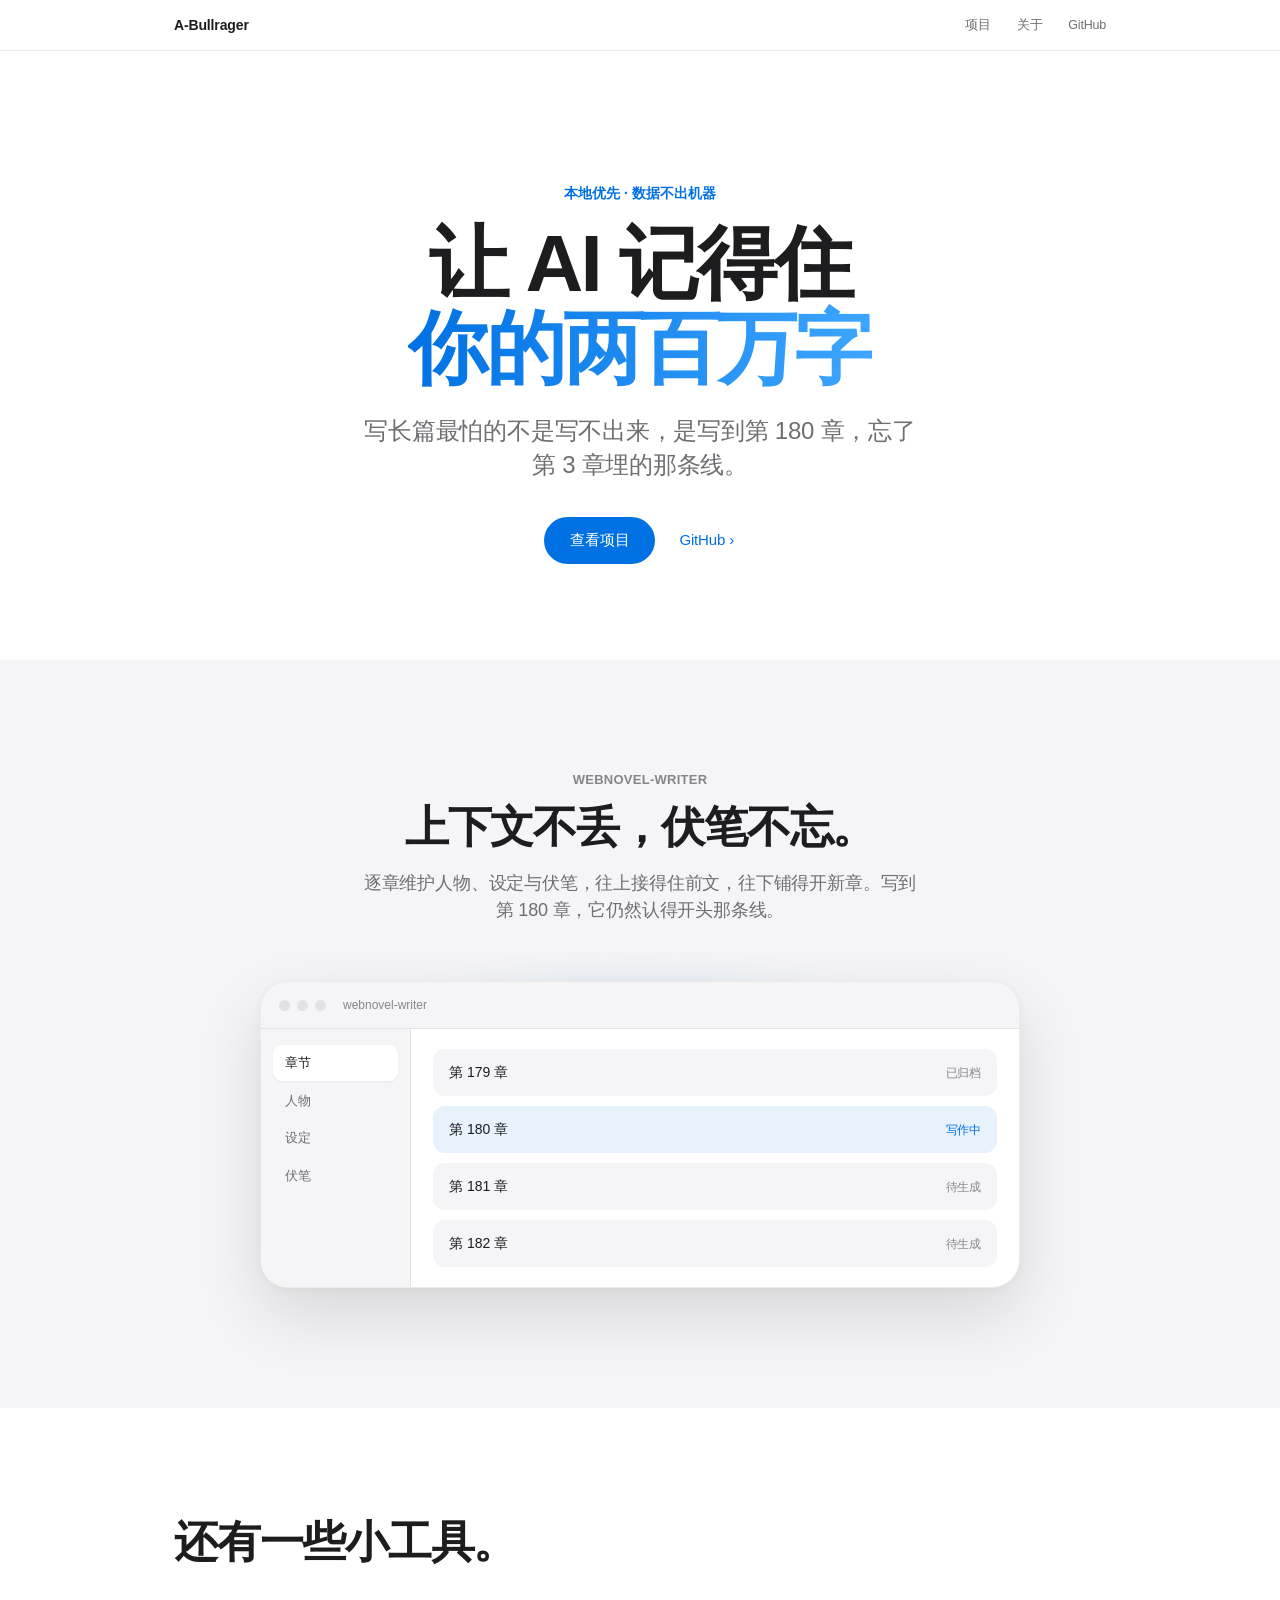
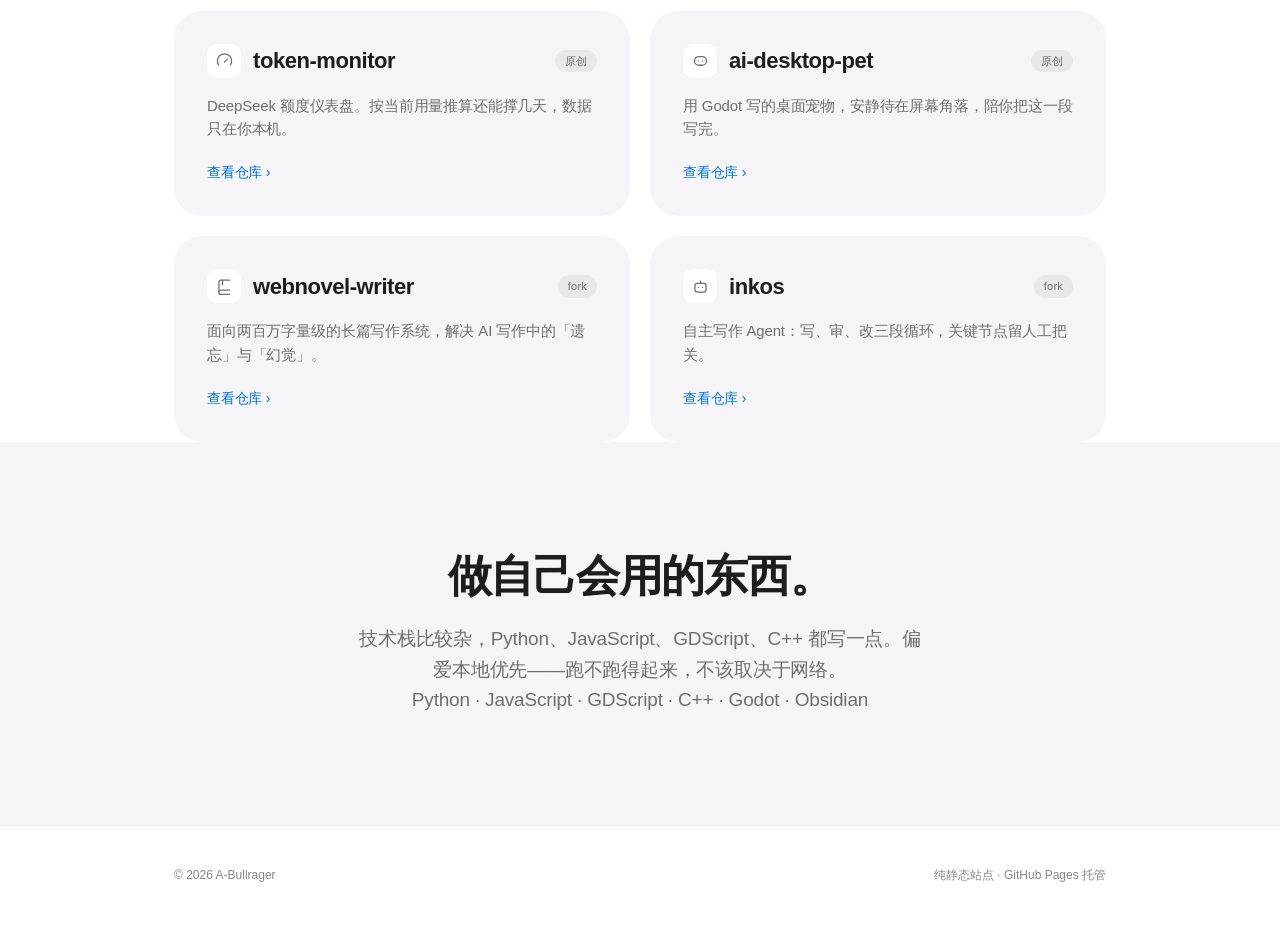
==== index.html @ d109ed98 "feat: og image, custom 404, sitemap, robots, structured data" ====
<!doctype html>
<html lang="zh-CN">
<head>
<meta charset="utf-8">
<meta name="viewport" content="width=device-width, initial-scale=1">
<title>A-Bullrager</title>
<meta name="description" content="A-Bullrager — 本地优先的 AI 写作工具与桌面小工具。">
<link rel="canonical" href="https://a-bullrager.github.io/">
<meta property="og:type" content="website">
<meta property="og:site_name" content="A-Bullrager">
<meta property="og:locale" content="zh_CN">
<meta property="og:url" content="https://a-bullrager.github.io/">
<meta property="og:title" content="A-Bullrager">
<meta property="og:description" content="本地优先的 AI 写作工具与桌面小工具。">
<meta property="og:image" content="https://a-bullrager.github.io/og.png">
<meta property="og:image:width" content="1200">
<meta property="og:image:height" content="630">
<meta property="og:image:alt" content="A-Bullrager — 让 AI 记得住你的两百万字">
<meta name="twitter:card" content="summary_large_image">
<meta name="twitter:title" content="A-Bullrager">
<meta name="twitter:description" content="本地优先的 AI 写作工具与桌面小工具。">
<meta name="twitter:image" content="https://a-bullrager.github.io/og.png">
<meta name="theme-color" content="#ffffff" media="(prefers-color-scheme: light)">
<meta name="theme-color" content="#000000" media="(prefers-color-scheme: dark)">
<link rel="icon" href="data:image/svg+xml,%3Csvg xmlns='http://www.w3.org/2000/svg' viewBox='0 0 32 32'%3E%3Crect width='32' height='32' rx='8' fill='%231d1d1f'/%3E%3Ctext x='16' y='22' font-family='-apple-system,Helvetica,sans-serif' font-size='15' font-weight='600' fill='%23fff' text-anchor='middle'%3EA%3C/text%3E%3C/svg%3E">
<script type="application/ld+json">
{
  "@context": "https://schema.org",
  "@type": "Person",
  "name": "A-Bullrager",
  "url": "https://a-bullrager.github.io/",
  "description": "本地优先的 AI 写作工具与桌面小工具开发者。",
  "sameAs": ["https://github.com/A-Bullrager"],
  "knowsAbout": ["AI 写作工具", "长篇网文创作", "桌面应用", "Godot"]
}
</script>
<script>document.documentElement.classList.add('js')</script>
<style>
:root{
  color-scheme: light;
  --bg:#ffffff;
  --bg-alt:#f5f5f7;
  --surface:#ffffff;
  --surface-2:#f5f5f7;
  --text:#1d1d1f;
  --muted:#6e6e73;
  --muted-2:#86868b;
  --line:rgba(0,0,0,.08);
  --accent:#0071e3;
  --accent-soft:#e8f2fd;
  --grad:linear-gradient(94deg,#0071e3 0%,#3ea6ff 100%);
  --shadow:0 28px 70px rgba(0,0,0,.12),0 2px 8px rgba(0,0,0,.04);
  --r-lg:28px;
  --r-md:18px;
  --ease:cubic-bezier(.22,.61,.36,1);
  --font:-apple-system,BlinkMacSystemFont,"SF Pro Display","SF Pro Text","Segoe UI","PingFang SC","Microsoft YaHei",sans-serif;
}
@media (prefers-color-scheme: dark){
  :root{
    color-scheme: dark;
    --bg:#000000;
    --bg-alt:#0b0b0d;
    --surface:#1d1d1f;
    --surface-2:#151517;
    --text:#f5f5f7;
    --muted:#a1a1a6;
    --muted-2:#86868b;
    --line:rgba(255,255,255,.12);
    --accent:#2997ff;
    --accent-soft:#0b2540;
    --grad:linear-gradient(94deg,#2997ff 0%,#6ee7ff 100%);
    --shadow:0 28px 70px rgba(0,0,0,.6),0 2px 8px rgba(0,0,0,.4);
  }
}
*{box-sizing:border-box}
html{-webkit-text-size-adjust:100%;scroll-behavior:smooth}
body{
  margin:0;
  background:var(--bg);
  color:var(--text);
  font-family:var(--font);
  font-size:17px;
  line-height:1.5;
  letter-spacing:-.012em;
  -webkit-font-smoothing:antialiased;
}
a{color:inherit;text-decoration:none}
::selection{background:var(--accent);color:#fff}
.wrap{max-width:980px;margin:0 auto;padding:0 24px}

/* nav */
.nav{
  position:sticky;top:0;z-index:100;
  background:color-mix(in srgb,var(--bg) 78%,transparent);
  backdrop-filter:saturate(180%) blur(20px);
  -webkit-backdrop-filter:saturate(180%) blur(20px);
  border-bottom:1px solid var(--line);
}
.nav-inner{
  max-width:980px;margin:0 auto;padding:0 24px;
  height:50px;display:flex;align-items:center;justify-content:space-between;gap:16px;
}
.logo{font-size:14px;font-weight:600;letter-spacing:-.01em}
.nav-links{display:flex;gap:26px;font-size:12.5px;color:var(--muted)}
.nav-links a{transition:color .2s var(--ease)}
.nav-links a:hover{color:var(--text)}

/* hero */
.hero{text-align:center;padding-block:132px 96px}
.eyebrow{
  margin:0 0 18px;font-size:14px;font-weight:600;color:var(--accent);
  letter-spacing:0;
}
h1{
  margin:0 auto 22px;max-width:14em;
  font-size:clamp(42px,7vw,80px);
  line-height:1.06;font-weight:600;letter-spacing:-.035em;
  text-wrap:balance;
}
.grad{
  background:var(--grad);
  -webkit-background-clip:text;background-clip:text;color:transparent;
}
.sub{
  margin:0 auto 34px;max-width:24em;
  font-size:clamp(18px,2.2vw,24px);line-height:1.45;
  color:var(--muted);font-weight:400;letter-spacing:-.01em;text-wrap:pretty;
}
.cta{display:flex;justify-content:center;align-items:center;gap:22px;flex-wrap:wrap}
.btn{
  display:inline-flex;align-items:center;gap:6px;
  padding:12px 26px;border-radius:980px;
  font-size:15px;font-weight:500;letter-spacing:-.01em;
  transition:transform .2s var(--ease),background .2s var(--ease),opacity .2s var(--ease);
}
.btn-primary{background:var(--accent);color:#fff}
.btn-primary:hover{opacity:.88;transform:translateY(-1px)}
.btn-link{color:var(--accent);padding:12px 2px}
.btn-link:hover{text-decoration:underline;text-underline-offset:4px}

/* feature */
.feature{background:var(--bg-alt);padding:110px 0 120px}
.feature-head{text-align:center;max-width:640px;margin:0 auto 56px}
.tagline{
  margin:0 0 14px;font-size:13px;font-weight:600;letter-spacing:.02em;color:var(--muted-2);
}
h2{
  margin:0 0 18px;font-size:clamp(30px,3.8vw,44px);
  line-height:1.1;font-weight:600;letter-spacing:-.028em;text-wrap:balance;
}
.feature-head p.body{margin:0;font-size:18px;line-height:1.55;color:var(--muted);letter-spacing:-.01em}

.mock-wrap{position:relative;max-width:760px;margin:0 auto}
.mock-wrap::before{
  content:"";position:absolute;inset:-8% -10% -14%;
  background:radial-gradient(60% 60% at 50% 40%,rgba(0,113,227,.18),transparent 70%);
  filter:blur(6px);pointer-events:none;
}
.mock{
  position:relative;
  background:var(--surface);
  border:1px solid var(--line);
  border-radius:var(--r-lg);
  box-shadow:var(--shadow);
  overflow:hidden;
}
.mock-top{
  display:flex;align-items:center;gap:7px;
  padding:14px 18px;border-bottom:1px solid var(--line);
  background:var(--surface-2);
}
.mock-top i{width:11px;height:11px;border-radius:50%;background:var(--line);display:block}
.mock-title{margin-left:10px;font-size:12px;font-weight:500;color:var(--muted-2);letter-spacing:0}
.mock-main{display:grid;grid-template-columns:150px 1fr;min-height:240px}
.mock-side{
  display:flex;flex-direction:column;gap:2px;
  padding:16px 12px;border-right:1px solid var(--line);
  background:var(--surface-2);
}
.si{
  padding:8px 12px;border-radius:9px;
  font-size:13px;color:var(--muted);
}
.si.on{background:var(--bg);color:var(--text);font-weight:500;box-shadow:0 1px 2px rgba(0,0,0,.06)}
.mock-panel{padding:20px 22px;display:flex;flex-direction:column;gap:10px}
.mi{
  display:flex;align-items:center;justify-content:space-between;gap:12px;
  padding:13px 16px;border-radius:12px;background:var(--surface-2);
  font-size:14px;
}
.mi.now{background:var(--accent-soft)}
.ch{font-weight:500;letter-spacing:0}
.st{font-size:12px;color:var(--muted-2)}
.mi.now .st{color:var(--accent);font-weight:500}

/* projects */
.projects{padding-block:110px 0}
.section-head{margin:0 0 44px;max-width:600px}
.grid{display:grid;grid-template-columns:1fr 1fr;gap:20px}
.card{
  display:flex;flex-direction:column;
  padding:32px;border-radius:var(--r-lg);
  background:var(--bg-alt);border:1px solid transparent;
  transition:transform .3s var(--ease),box-shadow .3s var(--ease);
}
.card:hover{transform:translateY(-6px);box-shadow:var(--shadow)}
.card-top{display:flex;align-items:center;gap:12px;margin-bottom:16px}
.card .icon{
  width:34px;height:34px;flex:none;border-radius:10px;
  display:grid;place-items:center;
  background:var(--bg);color:var(--muted);
  transition:color .25s var(--ease);
}
.card:hover .icon{color:var(--accent)}
.card .icon svg{width:19px;height:19px;display:block}
.card h3{margin:0;font-size:22px;font-weight:600;letter-spacing:-.02em}
.pill{
  margin-left:auto;
  padding:3px 10px;border-radius:980px;
  font-size:11px;font-weight:500;letter-spacing:.02em;
  color:var(--muted);background:color-mix(in srgb,var(--text) 6%,transparent);
}
.card p{margin:0 0 22px;font-size:15px;line-height:1.55;color:var(--muted);letter-spacing:-.01em}
.card .more{margin-top:auto;font-size:14px;font-weight:500;color:var(--accent)}
.card:hover .more{text-decoration:underline;text-underline-offset:4px}

/* about */
.about{background:var(--bg-alt);padding:110px 0}
.about-inner{max-width:660px;margin:0 auto;text-align:center}
.about h2{margin-bottom:24px}
.about p{margin:0 auto;max-width:30em;font-size:19px;line-height:1.6;color:var(--muted);letter-spacing:-.01em}
.stack{
  margin:32px 0 0;font-size:13px;color:var(--muted-2);letter-spacing:.02em;
}

/* footer */
footer{padding:40px 0 56px;border-top:1px solid var(--line);background:var(--bg)}
.foot{
  display:flex;align-items:center;justify-content:space-between;gap:16px;
  font-size:12px;color:var(--muted-2);letter-spacing:0;
}
.foot a:hover{color:var(--text)}

/* reveal */
.js .reveal{opacity:0;transform:translateY(26px);transition:opacity .8s var(--ease),transform .8s var(--ease)}
.js .reveal.in{opacity:1;transform:none}

@media (max-width:720px){
  body{font-size:16px}
  .hero{padding-block:88px 64px}
  .feature{padding:80px 0}
  .projects{padding-block:80px 0}
  .about{padding:80px 0}
  .grid{grid-template-columns:1fr}
  .card{padding:26px}
  .mock-main{grid-template-columns:1fr}
  .mock-side{flex-direction:row;overflow-x:auto;border-right:none;border-bottom:1px solid var(--line);padding:10px}
  .si{white-space:nowrap}
  .foot{flex-direction:column;align-items:flex-start;gap:6px}
}
@media (prefers-reduced-motion: reduce){
  html{scroll-behavior:auto}
  .js .reveal{opacity:1;transform:none;transition:none}
  .card,.btn{transition:none}
  .card:hover{transform:none}
}
</style>
</head>
<body>

<nav class="nav">
  <div class="nav-inner">
    <a class="logo" href="/">A-Bullrager</a>
    <div class="nav-links">
      <a href="#work">项目</a>
      <a href="#about">关于</a>
      <a href="https://github.com/A-Bullrager" target="_blank" rel="noopener">GitHub</a>
    </div>
  </div>
</nav>

<main>

  <section class="hero wrap">
    <p class="eyebrow">本地优先 · 数据不出机器</p>
    <h1>让 AI 记得住<br><span class="grad">你的两百万字</span></h1>
    <p class="sub">写长篇最怕的不是写不出来，是写到第&nbsp;180&nbsp;章，忘了第&nbsp;3&nbsp;章埋的那条线。</p>
    <div class="cta">
      <a class="btn btn-primary" href="#work">查看项目</a>
      <a class="btn btn-link" href="https://github.com/A-Bullrager" target="_blank" rel="noopener">GitHub ›</a>
    </div>
  </section>

  <section class="feature">
    <div class="wrap">
      <div class="feature-head reveal">
        <p class="tagline">WEBNOVEL-WRITER</p>
        <h2>上下文不丢，伏笔不忘。</h2>
        <p class="body">逐章维护人物、设定与伏笔，往上接得住前文，往下铺得开新章。写到第&nbsp;180&nbsp;章，它仍然认得开头那条线。</p>
      </div>

      <div class="mock-wrap reveal">
        <div class="mock">
          <div class="mock-top">
            <i></i><i></i><i></i>
            <span class="mock-title">webnovel-writer</span>
          </div>
          <div class="mock-main">
            <div class="mock-side">
              <span class="si on">章节</span>
              <span class="si">人物</span>
              <span class="si">设定</span>
              <span class="si">伏笔</span>
            </div>
            <div class="mock-panel">
              <div class="mi"><span class="ch">第 179 章</span><span class="st">已归档</span></div>
              <div class="mi now"><span class="ch">第 180 章</span><span class="st">写作中</span></div>
              <div class="mi"><span class="ch">第 181 章</span><span class="st">待生成</span></div>
              <div class="mi"><span class="ch">第 182 章</span><span class="st">待生成</span></div>
            </div>
          </div>
        </div>
      </div>
    </div>
  </section>

  <section class="projects wrap" id="work">
    <div class="section-head reveal">
      <h2>还有一些小工具。</h2>
    </div>
    <div class="grid">

      <a class="card reveal" href="https://github.com/A-Bullrager/token-monitor" target="_blank" rel="noopener">
        <div class="card-top">
          <span class="icon"><svg viewBox="0 0 24 24" fill="none" stroke="currentColor" stroke-width="1.6" stroke-linecap="round" stroke-linejoin="round"><path d="M4.5 17.5a9 9 0 1 1 15 0"/><path d="M12 14l3.6-3.8"/></svg></span>
          <h3>token-monitor</h3>
          <span class="pill">原创</span>
        </div>
        <p>DeepSeek 额度仪表盘。按当前用量推算还能撑几天，数据只在你本机。</p>
        <span class="more">查看仓库 ›</span>
      </a>

      <a class="card reveal" href="https://github.com/A-Bullrager/ai-desktop-pet" target="_blank" rel="noopener">
        <div class="card-top">
          <span class="icon"><svg viewBox="0 0 24 24" fill="none" stroke="currentColor" stroke-width="1.6" stroke-linecap="round" stroke-linejoin="round"><rect x="4.5" y="7" width="15" height="11" rx="5.5"/><path d="M9.5 12.5h.01M14.5 12.5h.01"/></svg></span>
          <h3>ai-desktop-pet</h3>
          <span class="pill">原创</span>
        </div>
        <p>用 Godot 写的桌面宠物，安静待在屏幕角落，陪你把这一段写完。</p>
        <span class="more">查看仓库 ›</span>
      </a>

      <a class="card reveal" href="https://github.com/A-Bullrager/webnovel-writer" target="_blank" rel="noopener">
        <div class="card-top">
          <span class="icon"><svg viewBox="0 0 24 24" fill="none" stroke="currentColor" stroke-width="1.6" stroke-linecap="round" stroke-linejoin="round"><path d="M18.5 4H7.5A2.5 2.5 0 0 0 5 6.5v13A2.5 2.5 0 0 0 7.5 22h11"/><path d="M5 19a2.5 2.5 0 0 1 2.5-2.5h11"/><path d="M9.5 4v6"/></svg></span>
          <h3>webnovel-writer</h3>
          <span class="pill">fork</span>
        </div>
        <p>面向两百万字量级的长篇写作系统，解决 AI 写作中的「遗忘」与「幻觉」。</p>
        <span class="more">查看仓库 ›</span>
      </a>

      <a class="card reveal" href="https://github.com/A-Bullrager/inkos" target="_blank" rel="noopener">
        <div class="card-top">
          <span class="icon"><svg viewBox="0 0 24 24" fill="none" stroke="currentColor" stroke-width="1.6" stroke-linecap="round" stroke-linejoin="round"><rect x="5" y="8" width="14" height="11" rx="3"/><path d="M12 8V5"/><path d="M9.5 13h.01M14.5 13h.01"/></svg></span>
          <h3>inkos</h3>
          <span class="pill">fork</span>
        </div>
        <p>自主写作 Agent：写、审、改三段循环，关键节点留人工把关。</p>
        <span class="more">查看仓库 ›</span>
      </a>

    </div>
  </section>

  <section class="about" id="about">
    <div class="wrap about-inner reveal">
      <h2>做自己会用的东西。</h2>
      <p>技术栈比较杂，Python、JavaScript、GDScript、C++ 都写一点。偏爱本地优先——跑不跑得起来，不该取决于网络。</p>
      <p class="stack">Python · JavaScript · GDScript · C++ · Godot · Obsidian</p>
    </div>
  </section>

</main>

<footer>
  <div class="wrap foot">
    <span>© 2026 A-Bullrager</span>
    <span>纯静态站点 · GitHub Pages 托管</span>
  </div>
</footer>

<script>
(function(){
  var els = document.querySelectorAll('.reveal');
  if(!('IntersectionObserver' in window)){ els.forEach(function(el){ el.classList.add('in'); }); return; }
  var io = new IntersectionObserver(function(entries){
    entries.forEach(function(e){
      if(e.isIntersecting){ e.target.classList.add('in'); io.unobserve(e.target); }
    });
  },{rootMargin:'0px 0px -12% 0px',threshold:0.12});
  els.forEach(function(el){ io.observe(el); });
})();
</script>

</body>
</html>
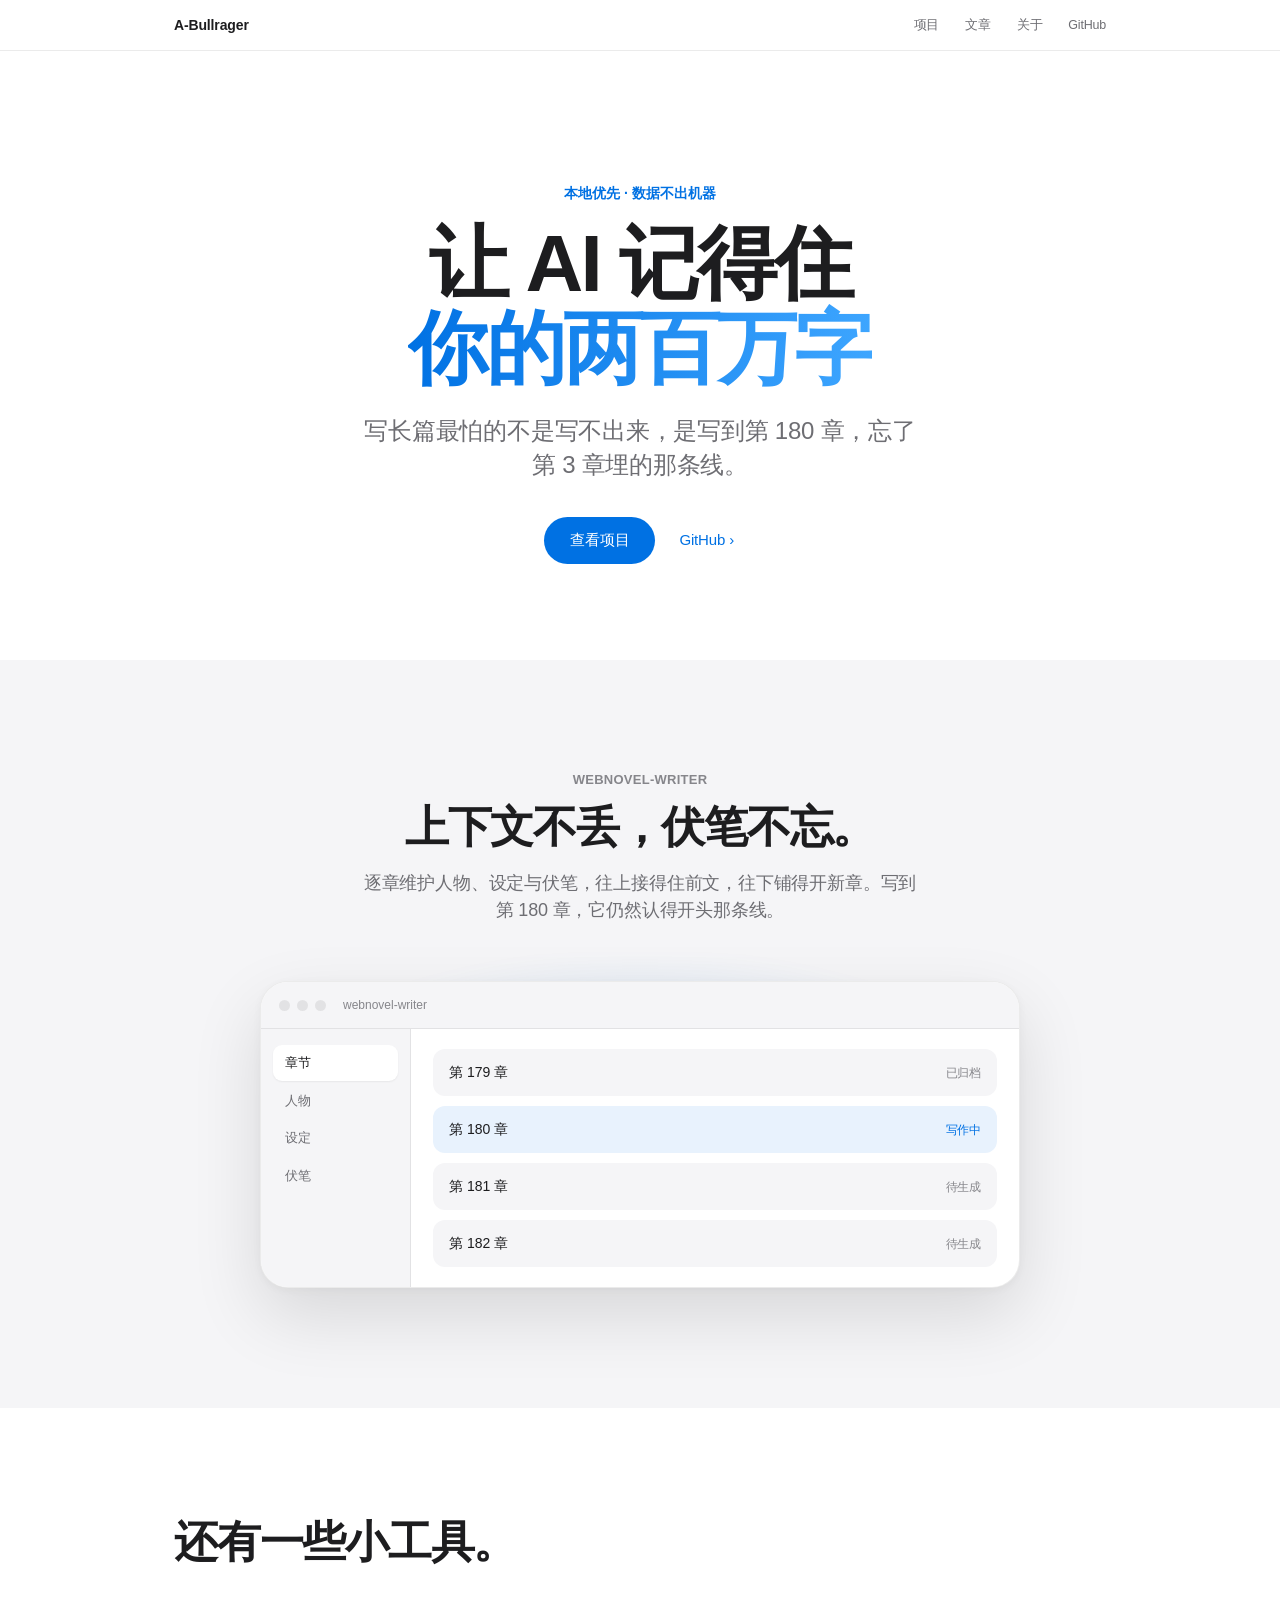
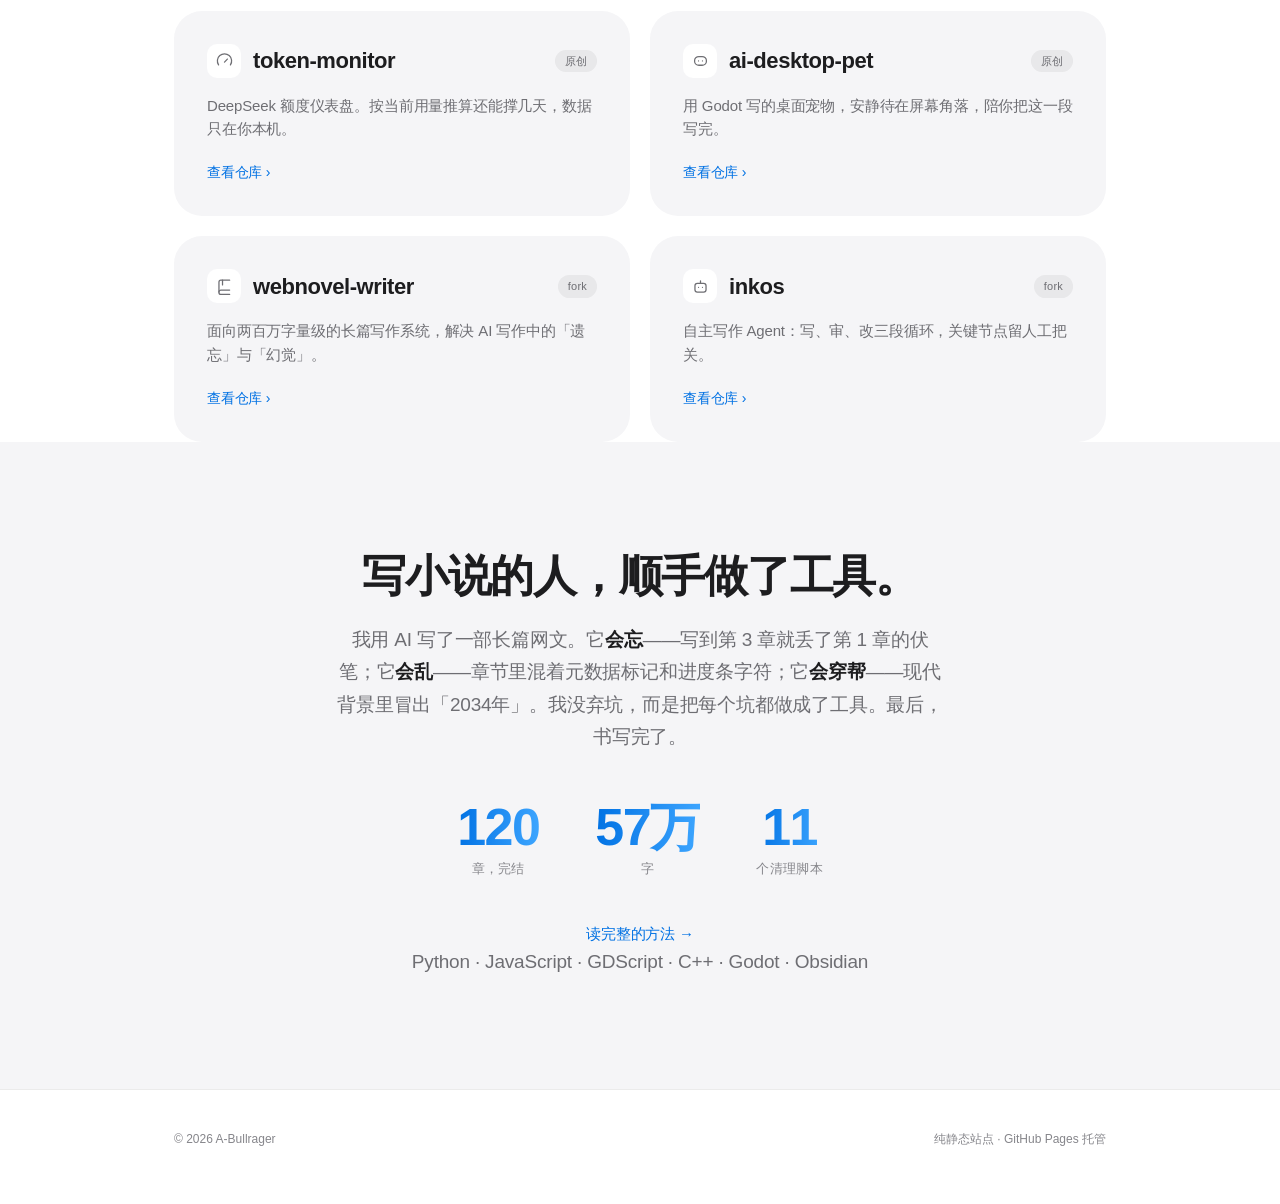
==== commit 52fd45b2: "feat: rewrite about with real numbers, add 120-chapter method article" ====
--- a/index.html
+++ b/index.html
@@ -228,7 +228,23 @@
 .about{background:var(--bg-alt);padding:110px 0}
 .about-inner{max-width:660px;margin:0 auto;text-align:center}
 .about h2{margin-bottom:24px}
-.about p{margin:0 auto;max-width:30em;font-size:19px;line-height:1.6;color:var(--muted);letter-spacing:-.01em}
+.about p{margin:0 auto;max-width:32em;font-size:19px;line-height:1.7;color:var(--muted);letter-spacing:-.01em}
+.about p strong{color:var(--text);font-weight:600}
+.stats{
+  display:flex;justify-content:center;gap:56px;flex-wrap:wrap;
+  margin:48px 0 0;
+}
+.stat{display:flex;flex-direction:column;gap:6px}
+.stat b{
+  font-size:clamp(36px,4.6vw,52px);font-weight:600;line-height:1;letter-spacing:-.03em;
+  background:var(--grad);-webkit-background-clip:text;background-clip:text;color:transparent;
+}
+.stat span{font-size:13px;color:var(--muted-2);letter-spacing:.02em}
+.about-link{
+  display:inline-block;margin-top:44px;
+  font-size:15px;font-weight:500;color:var(--accent);
+}
+.about-link:hover{text-decoration:underline;text-underline-offset:4px}
 .stack{
   margin:32px 0 0;font-size:13px;color:var(--muted-2);letter-spacing:.02em;
 }
@@ -273,6 +289,7 @@
     <a class="logo" href="/">A-Bullrager</a>
     <div class="nav-links">
       <a href="#work">项目</a>
+      <a href="writing/ai-novel-120-chapters.html">文章</a>
       <a href="#about">关于</a>
       <a href="https://github.com/A-Bullrager" target="_blank" rel="noopener">GitHub</a>
     </div>
@@ -375,8 +392,14 @@
 
   <section class="about" id="about">
     <div class="wrap about-inner reveal">
-      <h2>做自己会用的东西。</h2>
-      <p>技术栈比较杂，Python、JavaScript、GDScript、C++ 都写一点。偏爱本地优先——跑不跑得起来，不该取决于网络。</p>
+      <h2>写小说的人，顺手做了工具。</h2>
+      <p>我用 AI 写了一部长篇网文。它<strong>会忘</strong>——写到第 3 章就丢了第 1 章的伏笔；它<strong>会乱</strong>——章节里混着元数据标记和进度条字符；它<strong>会穿帮</strong>——现代背景里冒出「2034年」。我没弃坑，而是把每个坑都做成了工具。最后，书写完了。</p>
+      <div class="stats">
+        <div class="stat"><b>120</b><span>章，完结</span></div>
+        <div class="stat"><b>57万</b><span>字</span></div>
+        <div class="stat"><b>11</b><span>个清理脚本</span></div>
+      </div>
+      <a class="about-link" href="writing/ai-novel-120-chapters.html">读完整的方法 →</a>
       <p class="stack">Python · JavaScript · GDScript · C++ · Godot · Obsidian</p>
     </div>
   </section>
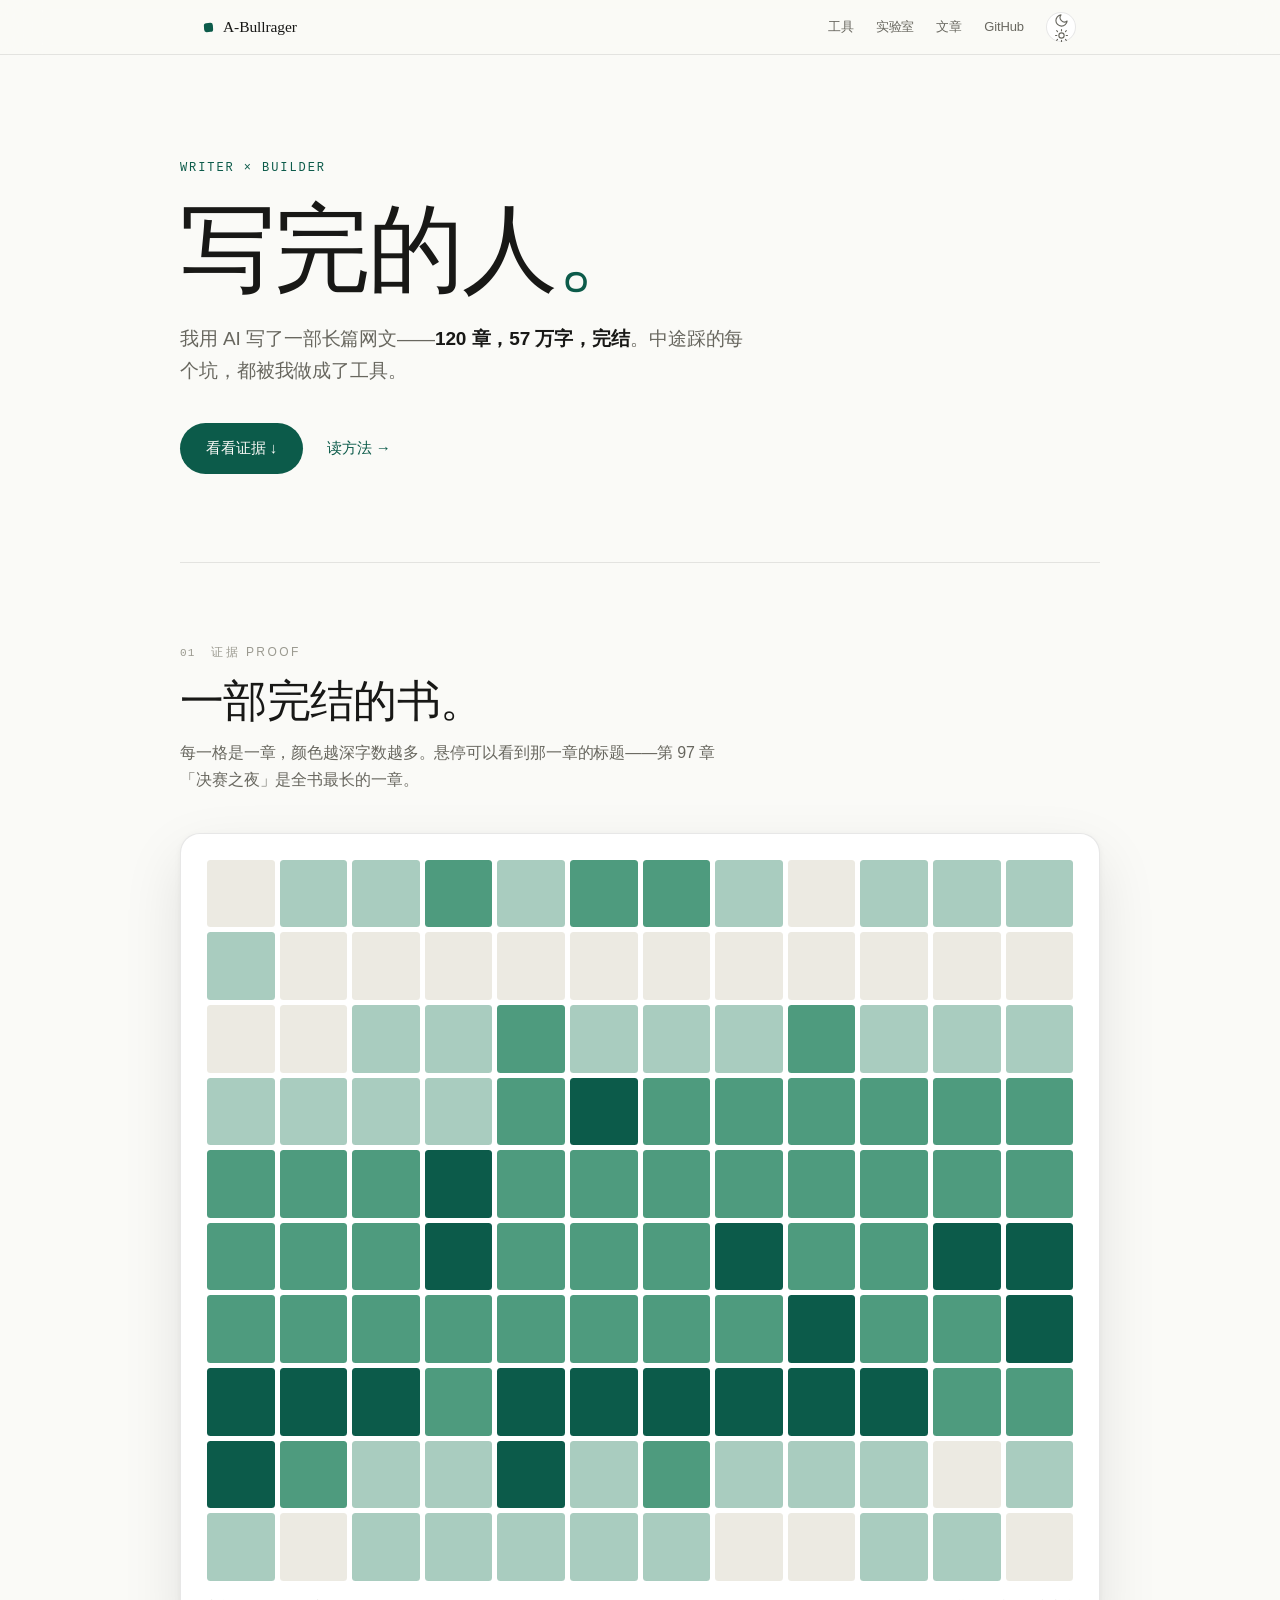
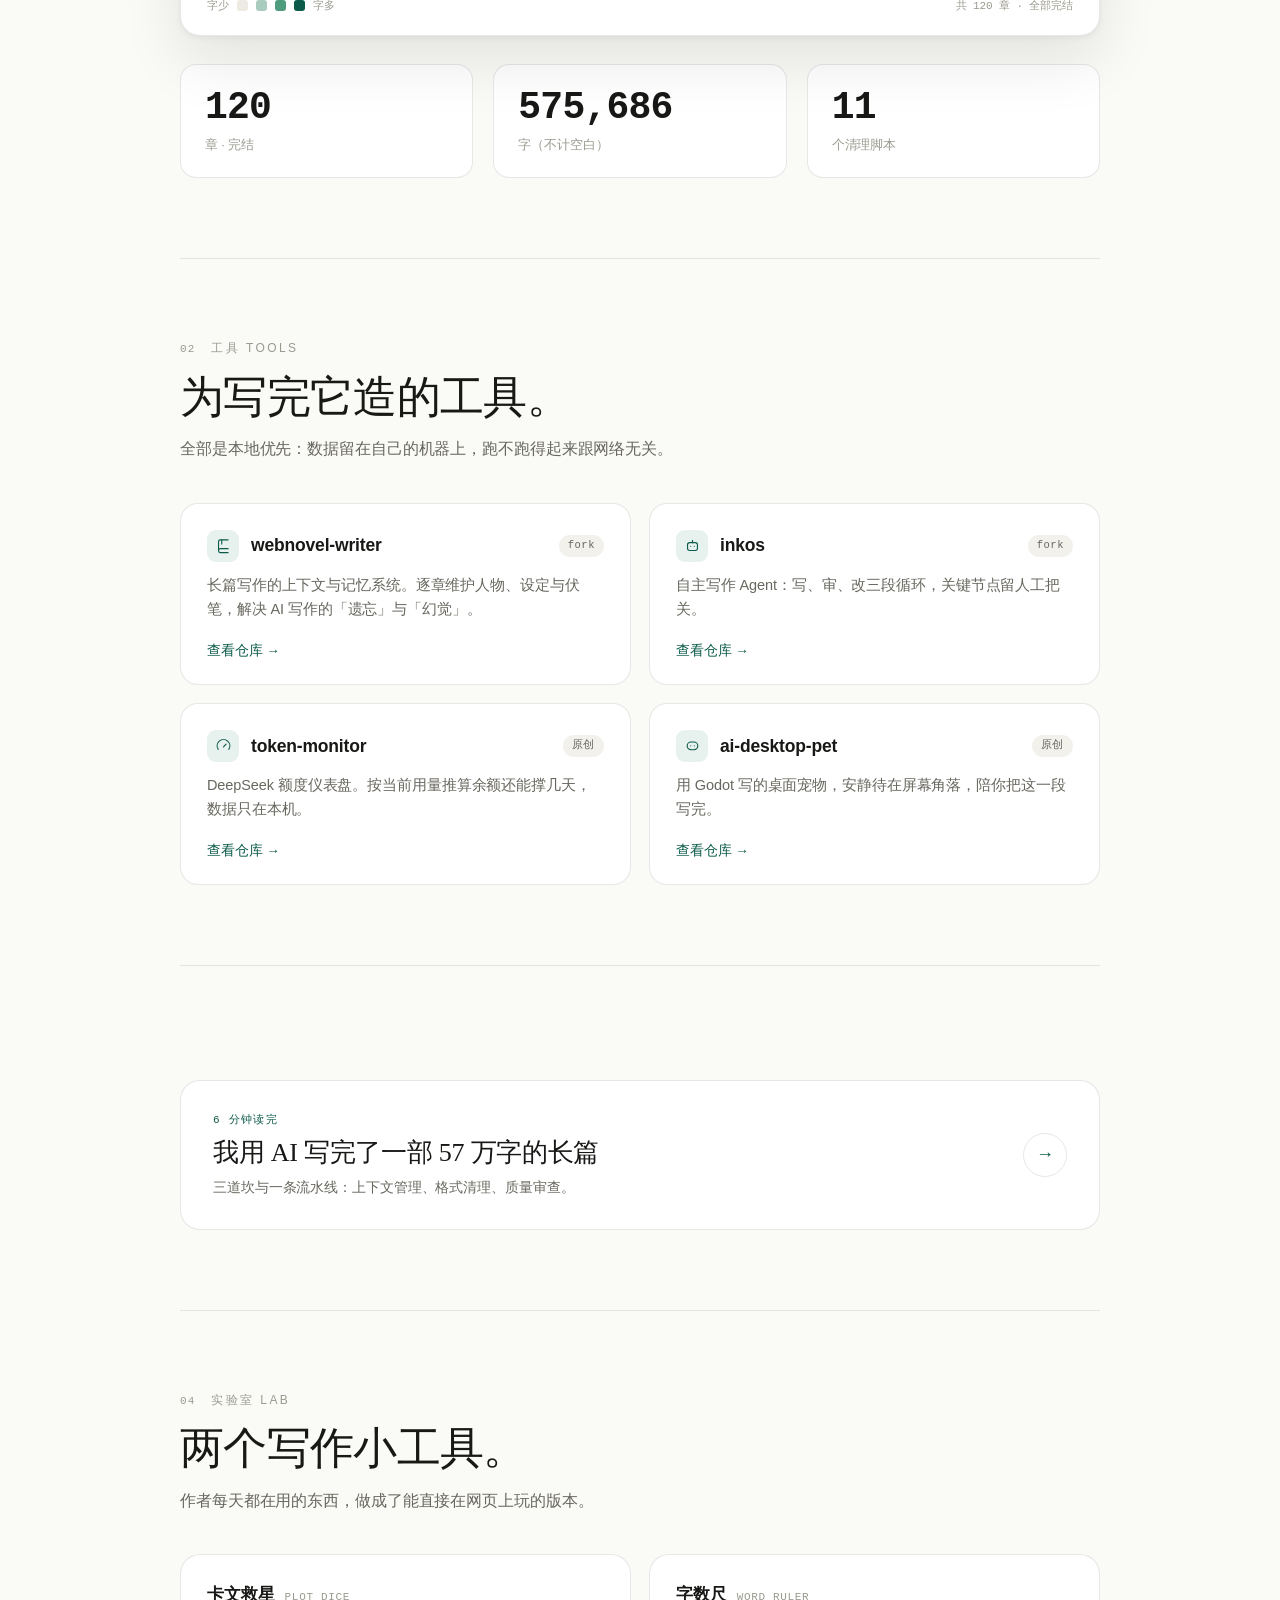
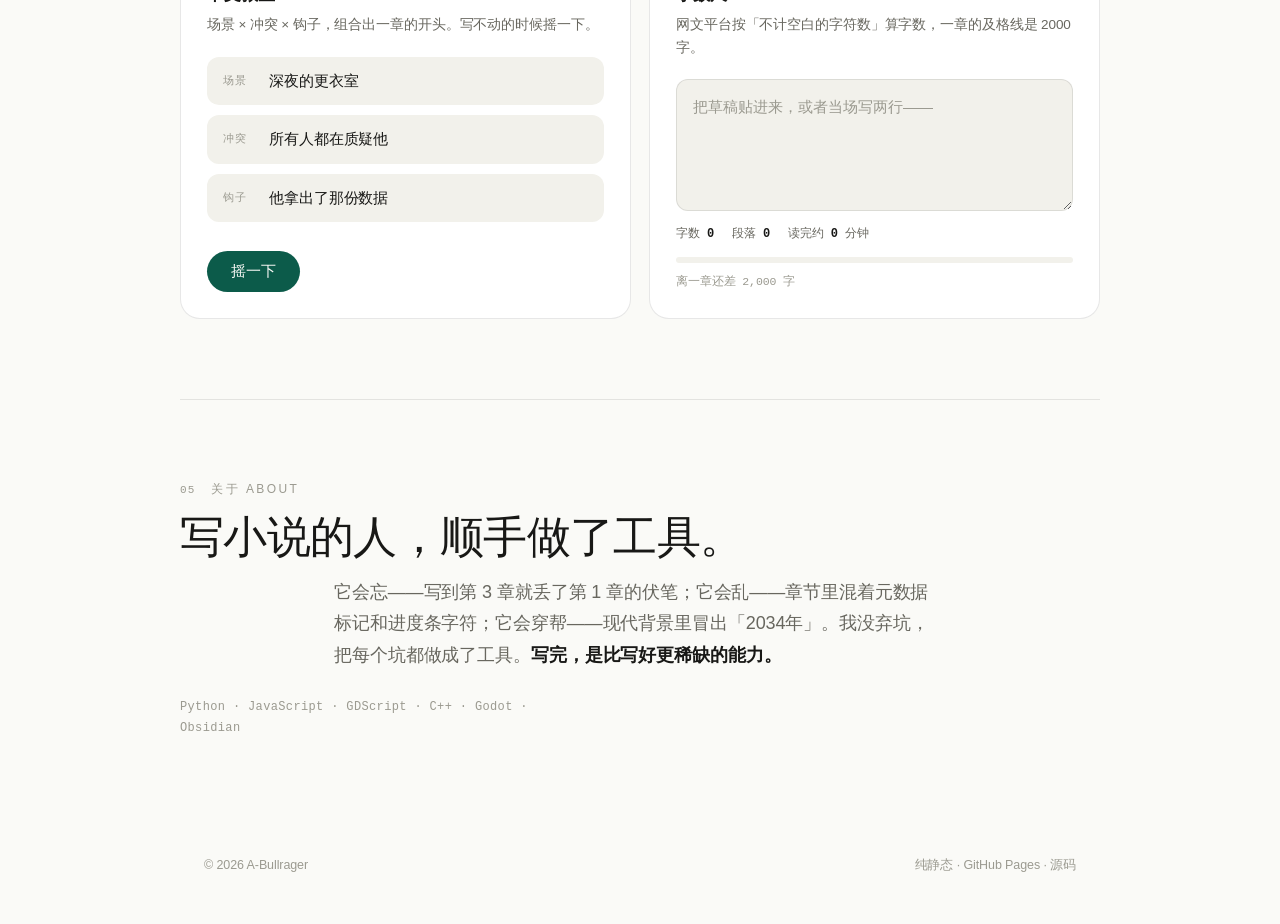
==== commit 72e05932: "redesign: ink-green theme, chapter heatmap, plot dice, word ruler, theme toggle" ====
--- a/index.html
+++ b/index.html
@@ -3,282 +3,354 @@
 <head>
 <meta charset="utf-8">
 <meta name="viewport" content="width=device-width, initial-scale=1">
-<title>A-Bullrager</title>
-<meta name="description" content="A-Bullrager — 本地优先的 AI 写作工具与桌面小工具。">
+<title>A-Bullrager — 写完的人</title>
+<meta name="description" content="我用 AI 写了一部 120 章、57 万字的长篇，写到了完结。中途踩的每个坑，都被做成了工具。">
 <link rel="canonical" href="https://a-bullrager.github.io/">
 <meta property="og:type" content="website">
 <meta property="og:site_name" content="A-Bullrager">
 <meta property="og:locale" content="zh_CN">
 <meta property="og:url" content="https://a-bullrager.github.io/">
-<meta property="og:title" content="A-Bullrager">
-<meta property="og:description" content="本地优先的 AI 写作工具与桌面小工具。">
+<meta property="og:title" content="A-Bullrager — 写完的人">
+<meta property="og:description" content="120 章完结的长篇，和为了写完它而造的工具。">
 <meta property="og:image" content="https://a-bullrager.github.io/og.png">
 <meta property="og:image:width" content="1200">
 <meta property="og:image:height" content="630">
-<meta property="og:image:alt" content="A-Bullrager — 让 AI 记得住你的两百万字">
 <meta name="twitter:card" content="summary_large_image">
-<meta name="twitter:title" content="A-Bullrager">
-<meta name="twitter:description" content="本地优先的 AI 写作工具与桌面小工具。">
+<meta name="twitter:title" content="A-Bullrager — 写完的人">
+<meta name="twitter:description" content="120 章完结的长篇，和为了写完它而造的工具。">
 <meta name="twitter:image" content="https://a-bullrager.github.io/og.png">
-<meta name="theme-color" content="#ffffff" media="(prefers-color-scheme: light)">
-<meta name="theme-color" content="#000000" media="(prefers-color-scheme: dark)">
-<link rel="icon" href="data:image/svg+xml,%3Csvg xmlns='http://www.w3.org/2000/svg' viewBox='0 0 32 32'%3E%3Crect width='32' height='32' rx='8' fill='%231d1d1f'/%3E%3Ctext x='16' y='22' font-family='-apple-system,Helvetica,sans-serif' font-size='15' font-weight='600' fill='%23fff' text-anchor='middle'%3EA%3C/text%3E%3C/svg%3E">
+<meta name="theme-color" content="#FAFAF7" media="(prefers-color-scheme: light)">
+<meta name="theme-color" content="#0F100E" media="(prefers-color-scheme: dark)">
+<link rel="icon" href="data:image/svg+xml,%3Csvg xmlns='http://www.w3.org/2000/svg' viewBox='0 0 32 32'%3E%3Crect width='32' height='32' rx='7' fill='%230C5B4A'/%3E%3Ctext x='16' y='22' font-family='Georgia,serif' font-size='15' fill='%23FAFAF7' text-anchor='middle'%3EA%3C/text%3E%3C/svg%3E">
+<script>
+(function(){
+  var t = null;
+  try { t = localStorage.getItem('theme'); } catch(e){}
+  if (t !== 'light' && t !== 'dark') {
+    t = (window.matchMedia && window.matchMedia('(prefers-color-scheme: dark)').matches) ? 'dark' : 'light';
+  }
+  document.documentElement.setAttribute('data-theme', t);
+  document.documentElement.classList.add('js');
+})();
+</script>
 <script type="application/ld+json">
 {
   "@context": "https://schema.org",
   "@type": "Person",
   "name": "A-Bullrager",
   "url": "https://a-bullrager.github.io/",
-  "description": "本地优先的 AI 写作工具与桌面小工具开发者。",
-  "sameAs": ["https://github.com/A-Bullrager"],
-  "knowsAbout": ["AI 写作工具", "长篇网文创作", "桌面应用", "Godot"]
+  "description": "写完了一部 120 章长篇网文，并把过程中的坑做成了工具。",
+  "sameAs": ["https://github.com/A-Bullrager"]
 }
 </script>
-<script>document.documentElement.classList.add('js')</script>
 <style>
 :root{
-  color-scheme: light;
-  --bg:#ffffff;
-  --bg-alt:#f5f5f7;
-  --surface:#ffffff;
-  --surface-2:#f5f5f7;
-  --text:#1d1d1f;
-  --muted:#6e6e73;
-  --muted-2:#86868b;
-  --line:rgba(0,0,0,.08);
-  --accent:#0071e3;
-  --accent-soft:#e8f2fd;
-  --grad:linear-gradient(94deg,#0071e3 0%,#3ea6ff 100%);
-  --shadow:0 28px 70px rgba(0,0,0,.12),0 2px 8px rgba(0,0,0,.04);
-  --r-lg:28px;
-  --r-md:18px;
+  --bg:#FAFAF7;
+  --surface:#FFFFFF;
+  --surface-2:#F2F1EB;
+  --text:#181816;
+  --muted:#68675F;
+  --muted-2:#9B9A90;
+  --line:rgba(24,24,22,.1);
+  --accent:#0C5B4A;
+  --accent-soft:#E7F1ED;
+  --accent-ink:#0C5B4A;
+  --on-accent:#FAFAF7;
+  --hm-0:#ECEAE2;
+  --hm-1:#A9CCBF;
+  --hm-2:#4E9B7E;
+  --hm-3:#0C5B4A;
+  --shadow:0 24px 60px rgba(24,24,22,.1),0 2px 6px rgba(24,24,22,.05);
+  --serif:Georgia,"Songti SC","Noto Serif SC",SimSun,serif;
+  --sans:-apple-system,BlinkMacSystemFont,"SF Pro Text","Segoe UI","PingFang SC","Microsoft YaHei",sans-serif;
+  --mono:ui-monospace,SFMono-Regular,Menlo,Consolas,"Liberation Mono",monospace;
   --ease:cubic-bezier(.22,.61,.36,1);
-  --font:-apple-system,BlinkMacSystemFont,"SF Pro Display","SF Pro Text","Segoe UI","PingFang SC","Microsoft YaHei",sans-serif;
-}
-@media (prefers-color-scheme: dark){
-  :root{
-    color-scheme: dark;
-    --bg:#000000;
-    --bg-alt:#0b0b0d;
-    --surface:#1d1d1f;
-    --surface-2:#151517;
-    --text:#f5f5f7;
-    --muted:#a1a1a6;
-    --muted-2:#86868b;
-    --line:rgba(255,255,255,.12);
-    --accent:#2997ff;
-    --accent-soft:#0b2540;
-    --grad:linear-gradient(94deg,#2997ff 0%,#6ee7ff 100%);
-    --shadow:0 28px 70px rgba(0,0,0,.6),0 2px 8px rgba(0,0,0,.4);
-  }
+}
+[data-theme="dark"]{
+  --bg:#0F100E;
+  --surface:#191B18;
+  --surface-2:#141613;
+  --text:#EBECE6;
+  --muted:#9C9E95;
+  --muted-2:#6E7068;
+  --line:rgba(235,236,230,.11);
+  --accent:#45D49A;
+  --accent-soft:#122B21;
+  --accent-ink:#45D49A;
+  --on-accent:#0C241B;
+  --hm-0:#22241F;
+  --hm-1:#1C4A3C;
+  --hm-2:#2E8F6C;
+  --hm-3:#45D49A;
+  --shadow:0 24px 60px rgba(0,0,0,.5),0 2px 6px rgba(0,0,0,.35);
 }
 *{box-sizing:border-box}
 html{-webkit-text-size-adjust:100%;scroll-behavior:smooth}
 body{
-  margin:0;
-  background:var(--bg);
-  color:var(--text);
-  font-family:var(--font);
-  font-size:17px;
-  line-height:1.5;
-  letter-spacing:-.012em;
-  -webkit-font-smoothing:antialiased;
+  margin:0;background:var(--bg);color:var(--text);
+  font-family:var(--sans);font-size:16.5px;line-height:1.65;
+  letter-spacing:-.006em;-webkit-font-smoothing:antialiased;
+  transition:background .3s var(--ease),color .3s var(--ease);
 }
 a{color:inherit;text-decoration:none}
-::selection{background:var(--accent);color:#fff}
-.wrap{max-width:980px;margin:0 auto;padding:0 24px}
-
-/* nav */
+::selection{background:var(--accent);color:var(--on-accent)}
+.wrap{max-width:920px;margin:0 auto;padding:0 24px}
+
+/* ===== nav ===== */
 .nav{
   position:sticky;top:0;z-index:100;
-  background:color-mix(in srgb,var(--bg) 78%,transparent);
+  background:color-mix(in srgb,var(--bg) 80%,transparent);
   backdrop-filter:saturate(180%) blur(20px);
   -webkit-backdrop-filter:saturate(180%) blur(20px);
   border-bottom:1px solid var(--line);
 }
 .nav-inner{
-  max-width:980px;margin:0 auto;padding:0 24px;
-  height:50px;display:flex;align-items:center;justify-content:space-between;gap:16px;
-}
-.logo{font-size:14px;font-weight:600;letter-spacing:-.01em}
-.nav-links{display:flex;gap:26px;font-size:12.5px;color:var(--muted)}
-.nav-links a{transition:color .2s var(--ease)}
+  max-width:920px;margin:0 auto;padding:0 24px;height:54px;
+  display:flex;align-items:center;justify-content:space-between;gap:16px;
+}
+.logo{display:flex;align-items:center;gap:10px;font-family:var(--serif);font-size:15.5px}
+.logo i{width:9px;height:9px;border-radius:2.5px;background:var(--accent);display:block;transform:rotate(-4deg)}
+.nav-links{display:flex;align-items:center;gap:22px;font-size:13px;color:var(--muted)}
+.nav-links a{transition:color .18s var(--ease)}
 .nav-links a:hover{color:var(--text)}
-
-/* hero */
-.hero{text-align:center;padding-block:132px 96px}
-.eyebrow{
-  margin:0 0 18px;font-size:14px;font-weight:600;color:var(--accent);
-  letter-spacing:0;
+.theme-btn{
+  width:30px;height:30px;border-radius:50%;border:1px solid var(--line);
+  background:var(--surface);color:var(--muted);cursor:pointer;
+  display:grid;place-items:center;padding:0;
+  transition:color .18s var(--ease),border-color .18s var(--ease),transform .4s var(--ease);
+}
+.theme-btn:hover{color:var(--accent);border-color:var(--accent)}
+.theme-btn:active{transform:rotate(40deg)}
+.theme-btn svg{width:15px;height:15px;display:block}
+.icon-sun{display:none}
+[data-theme="dark"] .icon-sun{display:block}
+[data-theme="dark"] .icon-moon{display:none}
+
+/* ===== hero ===== */
+.hero{padding:104px 0 88px;border-bottom:1px solid var(--line)}
+.kicker{
+  margin:0 0 22px;font-family:var(--mono);font-size:12px;font-weight:500;
+  letter-spacing:.16em;color:var(--accent-ink);
 }
 h1{
-  margin:0 auto 22px;max-width:14em;
-  font-size:clamp(42px,7vw,80px);
-  line-height:1.06;font-weight:600;letter-spacing:-.035em;
-  text-wrap:balance;
-}
-.grad{
-  background:var(--grad);
-  -webkit-background-clip:text;background-clip:text;color:transparent;
-}
-.sub{
-  margin:0 auto 34px;max-width:24em;
-  font-size:clamp(18px,2.2vw,24px);line-height:1.45;
-  color:var(--muted);font-weight:400;letter-spacing:-.01em;text-wrap:pretty;
-}
-.cta{display:flex;justify-content:center;align-items:center;gap:22px;flex-wrap:wrap}
+  margin:0 0 24px;font-family:var(--serif);font-weight:400;
+  font-size:clamp(52px,10vw,96px);line-height:1.02;letter-spacing:-.02em;
+}
+h1 .dot{color:var(--accent)}
+.lede{margin:0 0 36px;max-width:30em;font-size:19px;line-height:1.7;color:var(--muted)}
+.lede strong{color:var(--text);font-weight:600}
+.cta{display:flex;gap:22px;align-items:center;flex-wrap:wrap}
 .btn{
   display:inline-flex;align-items:center;gap:6px;
-  padding:12px 26px;border-radius:980px;
-  font-size:15px;font-weight:500;letter-spacing:-.01em;
-  transition:transform .2s var(--ease),background .2s var(--ease),opacity .2s var(--ease);
-}
-.btn-primary{background:var(--accent);color:#fff}
-.btn-primary:hover{opacity:.88;transform:translateY(-1px)}
-.btn-link{color:var(--accent);padding:12px 2px}
+  padding:13px 26px;border-radius:980px;
+  font-size:15px;font-weight:500;
+  transition:transform .2s var(--ease),opacity .2s var(--ease),background .2s var(--ease);
+}
+.btn-primary{background:var(--accent);color:var(--on-accent)}
+.btn-primary:hover{opacity:.87;transform:translateY(-1px)}
+.btn-link{color:var(--accent-ink);padding:13px 2px}
 .btn-link:hover{text-decoration:underline;text-underline-offset:4px}
 
-/* feature */
-.feature{background:var(--bg-alt);padding:110px 0 120px}
-.feature-head{text-align:center;max-width:640px;margin:0 auto 56px}
-.tagline{
-  margin:0 0 14px;font-size:13px;font-weight:600;letter-spacing:.02em;color:var(--muted-2);
-}
+/* ===== sections ===== */
+.section{padding:80px 0;border-bottom:1px solid var(--line)}
+.sec-head{display:flex;align-items:baseline;gap:16px;margin-bottom:14px}
+.sec-num{font-family:var(--mono);font-size:11px;letter-spacing:.1em;color:var(--muted-2)}
+.sec-tag{font-size:12px;letter-spacing:.2em;color:var(--muted-2)}
 h2{
-  margin:0 0 18px;font-size:clamp(30px,3.8vw,44px);
-  line-height:1.1;font-weight:600;letter-spacing:-.028em;text-wrap:balance;
-}
-.feature-head p.body{margin:0;font-size:18px;line-height:1.55;color:var(--muted);letter-spacing:-.01em}
-
-.mock-wrap{position:relative;max-width:760px;margin:0 auto}
-.mock-wrap::before{
-  content:"";position:absolute;inset:-8% -10% -14%;
-  background:radial-gradient(60% 60% at 50% 40%,rgba(0,113,227,.18),transparent 70%);
-  filter:blur(6px);pointer-events:none;
-}
-.mock{
+  margin:0 0 14px;font-family:var(--serif);font-weight:400;
+  font-size:clamp(30px,4.6vw,44px);line-height:1.12;letter-spacing:-.015em;
+}
+.sec-sub{margin:0 0 40px;max-width:34em;font-size:16px;color:var(--muted)}
+
+/* ===== proof / heatmap ===== */
+.hm-shell{
   position:relative;
-  background:var(--surface);
-  border:1px solid var(--line);
-  border-radius:var(--r-lg);
-  box-shadow:var(--shadow);
-  overflow:hidden;
-}
-.mock-top{
-  display:flex;align-items:center;gap:7px;
-  padding:14px 18px;border-bottom:1px solid var(--line);
-  background:var(--surface-2);
-}
-.mock-top i{width:11px;height:11px;border-radius:50%;background:var(--line);display:block}
-.mock-title{margin-left:10px;font-size:12px;font-weight:500;color:var(--muted-2);letter-spacing:0}
-.mock-main{display:grid;grid-template-columns:150px 1fr;min-height:240px}
-.mock-side{
-  display:flex;flex-direction:column;gap:2px;
-  padding:16px 12px;border-right:1px solid var(--line);
-  background:var(--surface-2);
-}
-.si{
-  padding:8px 12px;border-radius:9px;
-  font-size:13px;color:var(--muted);
-}
-.si.on{background:var(--bg);color:var(--text);font-weight:500;box-shadow:0 1px 2px rgba(0,0,0,.06)}
-.mock-panel{padding:20px 22px;display:flex;flex-direction:column;gap:10px}
-.mi{
-  display:flex;align-items:center;justify-content:space-between;gap:12px;
-  padding:13px 16px;border-radius:12px;background:var(--surface-2);
-  font-size:14px;
-}
-.mi.now{background:var(--accent-soft)}
-.ch{font-weight:500;letter-spacing:0}
-.st{font-size:12px;color:var(--muted-2)}
-.mi.now .st{color:var(--accent);font-weight:500}
-
-/* projects */
-.projects{padding-block:110px 0}
-.section-head{margin:0 0 44px;max-width:600px}
-.grid{display:grid;grid-template-columns:1fr 1fr;gap:20px}
+  background:var(--surface);border:1px solid var(--line);border-radius:20px;
+  padding:26px 26px 20px;box-shadow:var(--shadow);
+}
+.hm-grid{display:grid;grid-template-columns:repeat(12,1fr);gap:5px}
+.hm-cell{
+  aspect-ratio:1;border-radius:3.5px;border:0;padding:0;cursor:pointer;
+  background:var(--hm-0);transition:transform .12s var(--ease),outline-color .12s var(--ease);
+  outline:1.5px solid transparent;outline-offset:1px;
+}
+.hm-cell:hover,.hm-cell:focus-visible{transform:scale(1.25);outline-color:var(--accent)}
+.hm-cell.lv1{background:var(--hm-1)}
+.hm-cell.lv2{background:var(--hm-2)}
+.hm-cell.lv3{background:var(--hm-3)}
+.hm-legend{
+  display:flex;align-items:center;gap:8px;margin-top:16px;
+  font-family:var(--mono);font-size:11px;color:var(--muted-2);
+}
+.hm-legend .sw{width:11px;height:11px;border-radius:3px;display:block}
+.hm-legend .gap{flex:1}
+.hm-tip{
+  position:absolute;z-index:20;pointer-events:none;
+  background:var(--text);color:var(--bg);
+  font-family:var(--mono);font-size:11.5px;line-height:1.5;
+  padding:7px 11px;border-radius:8px;white-space:nowrap;
+  opacity:0;transform:translate(-50%,6px);
+  transition:opacity .15s var(--ease),transform .15s var(--ease);
+}
+.hm-tip.show{opacity:1;transform:translate(-50%,0)}
+.hm-tip b{font-weight:600}
+.hm-tip .w{color:var(--muted-2);opacity:.85}
+[data-theme="dark"] .hm-tip .w{color:#0F100E;opacity:.7}
+.hm-fallback{margin:8px 0 0;font-size:14px;color:var(--muted)}
+
+.numbers{
+  display:grid;grid-template-columns:repeat(3,1fr);gap:20px;
+  margin-top:28px;
+}
+.num{
+  background:var(--surface);border:1px solid var(--line);border-radius:16px;
+  padding:22px 24px;
+}
+.num b{
+  display:block;font-family:var(--mono);font-weight:600;
+  font-size:clamp(28px,3.6vw,38px);line-height:1.1;letter-spacing:-.02em;
+  font-variant-numeric:tabular-nums;
+}
+.num span{display:block;margin-top:6px;font-size:12.5px;color:var(--muted-2)}
+
+/* ===== projects ===== */
+.pgrid{display:grid;grid-template-columns:1fr 1fr;gap:18px}
 .card{
   display:flex;flex-direction:column;
-  padding:32px;border-radius:var(--r-lg);
-  background:var(--bg-alt);border:1px solid transparent;
-  transition:transform .3s var(--ease),box-shadow .3s var(--ease);
-}
-.card:hover{transform:translateY(-6px);box-shadow:var(--shadow)}
-.card-top{display:flex;align-items:center;gap:12px;margin-bottom:16px}
+  padding:26px 26px 22px;border-radius:18px;
+  background:var(--surface);border:1px solid var(--line);
+  transition:transform .25s var(--ease),box-shadow .25s var(--ease),border-color .25s var(--ease);
+}
+.card:hover{transform:translateY(-4px);box-shadow:var(--shadow);border-color:color-mix(in srgb,var(--accent) 40%,var(--line))}
+.card-top{display:flex;align-items:center;gap:12px;margin-bottom:12px}
 .card .icon{
-  width:34px;height:34px;flex:none;border-radius:10px;
+  width:32px;height:32px;flex:none;border-radius:9px;
   display:grid;place-items:center;
-  background:var(--bg);color:var(--muted);
-  transition:color .25s var(--ease);
-}
-.card:hover .icon{color:var(--accent)}
-.card .icon svg{width:19px;height:19px;display:block}
-.card h3{margin:0;font-size:22px;font-weight:600;letter-spacing:-.02em}
+  background:var(--accent-soft);color:var(--accent-ink);
+}
+.card .icon svg{width:17px;height:17px;display:block}
+.card h3{margin:0;font-size:17.5px;font-weight:600;letter-spacing:-.01em}
 .pill{
-  margin-left:auto;
-  padding:3px 10px;border-radius:980px;
-  font-size:11px;font-weight:500;letter-spacing:.02em;
-  color:var(--muted);background:color-mix(in srgb,var(--text) 6%,transparent);
-}
-.card p{margin:0 0 22px;font-size:15px;line-height:1.55;color:var(--muted);letter-spacing:-.01em}
-.card .more{margin-top:auto;font-size:14px;font-weight:500;color:var(--accent)}
+  margin-left:auto;padding:2px 9px;border-radius:980px;
+  font-family:var(--mono);font-size:10.5px;letter-spacing:.05em;
+  color:var(--muted);background:var(--surface-2);
+}
+.card p{margin:0 0 18px;font-size:14.5px;line-height:1.65;color:var(--muted)}
+.card .more{margin-top:auto;font-size:13.5px;font-weight:500;color:var(--accent-ink)}
 .card:hover .more{text-decoration:underline;text-underline-offset:4px}
 
-/* about */
-.about{background:var(--bg-alt);padding:110px 0}
-.about-inner{max-width:660px;margin:0 auto;text-align:center}
-.about h2{margin-bottom:24px}
-.about p{margin:0 auto;max-width:32em;font-size:19px;line-height:1.7;color:var(--muted);letter-spacing:-.01em}
+/* ===== method banner ===== */
+.method{
+  display:flex;align-items:center;gap:24px;
+  padding:30px 32px;border-radius:20px;
+  background:var(--surface);border:1px solid var(--line);
+  transition:transform .25s var(--ease),box-shadow .25s var(--ease);
+}
+.method:hover{transform:translateY(-3px);box-shadow:var(--shadow)}
+.method .txt{flex:1;min-width:0}
+.method .k{font-family:var(--mono);font-size:11px;letter-spacing:.12em;color:var(--accent-ink);margin-bottom:8px}
+.method .t{font-family:var(--serif);font-size:clamp(20px,3vw,26px);line-height:1.25;letter-spacing:-.01em}
+.method .d{margin-top:6px;font-size:14px;color:var(--muted)}
+.method .arr{
+  flex:none;width:44px;height:44px;border-radius:50%;
+  border:1px solid var(--line);display:grid;place-items:center;
+  color:var(--accent-ink);font-size:18px;
+  transition:background .2s var(--ease),color .2s var(--ease),transform .25s var(--ease);
+}
+.method:hover .arr{background:var(--accent);color:var(--on-accent);transform:translateX(4px)}
+
+/* ===== lab ===== */
+.lab-grid{display:grid;grid-template-columns:1fr 1fr;gap:18px;align-items:stretch}
+.lab-card{
+  background:var(--surface);border:1px solid var(--line);border-radius:20px;
+  padding:26px;display:flex;flex-direction:column;
+}
+.lab-title{display:flex;align-items:baseline;gap:10px;margin:0 0 6px;font-size:16.5px;font-weight:600}
+.lab-title .en{font-family:var(--mono);font-size:11px;font-weight:400;color:var(--muted-2);letter-spacing:.06em}
+.lab-desc{margin:0 0 20px;font-size:13.5px;color:var(--muted)}
+
+/* dice */
+.dice-rows{display:flex;flex-direction:column;gap:10px;margin-bottom:20px}
+.dice-row{
+  display:flex;align-items:center;gap:12px;
+  padding:13px 16px;border-radius:12px;background:var(--surface-2);
+  min-height:48px;
+}
+.dice-row .lab{
+  flex:none;width:34px;font-family:var(--mono);font-size:11px;color:var(--muted-2);letter-spacing:.05em;
+}
+.dice-row .val{font-size:15px;line-height:1.5;transition:opacity .1s}
+.dice-row.spin .val{opacity:.45}
+.dice-btn{
+  margin-top:auto;align-self:flex-start;
+  padding:11px 24px;border-radius:980px;border:0;cursor:pointer;
+  background:var(--accent);color:var(--on-accent);
+  font-size:14.5px;font-weight:500;font-family:var(--sans);
+  transition:opacity .2s var(--ease),transform .2s var(--ease);
+}
+.dice-btn:hover{opacity:.87;transform:translateY(-1px)}
+.dice-btn:disabled{opacity:.5;cursor:default;transform:none}
+
+/* counter */
+.wc-area{
+  width:100%;min-height:132px;resize:vertical;
+  padding:14px 16px;border-radius:12px;
+  border:1px solid var(--line);background:var(--surface-2);
+  font-family:var(--sans);font-size:15px;line-height:1.7;color:var(--text);
+  outline:none;transition:border-color .18s var(--ease);
+}
+.wc-area:focus{border-color:var(--accent)}
+.wc-area::placeholder{color:var(--muted-2)}
+.wc-stats{
+  display:flex;gap:18px;flex-wrap:wrap;margin:14px 0 12px;
+  font-family:var(--mono);font-size:12px;color:var(--muted);
+  font-variant-numeric:tabular-nums;
+}
+.wc-stats b{color:var(--text);font-weight:600}
+.wc-bar{height:6px;border-radius:3px;background:var(--surface-2);overflow:hidden}
+.wc-bar i{
+  display:block;height:100%;width:0;border-radius:3px;
+  background:var(--accent);transition:width .3s var(--ease);
+}
+.wc-note{margin-top:10px;font-family:var(--mono);font-size:11.5px;color:var(--muted-2)}
+.wc-note.ok{color:var(--accent-ink);font-weight:600}
+
+/* ===== about ===== */
+.about p{margin:0 auto;max-width:34em;font-size:18px;line-height:1.75;color:var(--muted)}
 .about p strong{color:var(--text);font-weight:600}
-.stats{
-  display:flex;justify-content:center;gap:56px;flex-wrap:wrap;
-  margin:48px 0 0;
-}
-.stat{display:flex;flex-direction:column;gap:6px}
-.stat b{
-  font-size:clamp(36px,4.6vw,52px);font-weight:600;line-height:1;letter-spacing:-.03em;
-  background:var(--grad);-webkit-background-clip:text;background-clip:text;color:transparent;
-}
-.stat span{font-size:13px;color:var(--muted-2);letter-spacing:.02em}
-.about-link{
-  display:inline-block;margin-top:44px;
-  font-size:15px;font-weight:500;color:var(--accent);
-}
-.about-link:hover{text-decoration:underline;text-underline-offset:4px}
-.stack{
-  margin:32px 0 0;font-size:13px;color:var(--muted-2);letter-spacing:.02em;
-}
-
-/* footer */
-footer{padding:40px 0 56px;border-top:1px solid var(--line);background:var(--bg)}
+.about .stack{margin:26px 0 0;font-family:var(--mono);font-size:12px;color:var(--muted-2);letter-spacing:.03em}
+
+/* ===== footer ===== */
+footer{padding:36px 0 48px}
 .foot{
   display:flex;align-items:center;justify-content:space-between;gap:16px;
-  font-size:12px;color:var(--muted-2);letter-spacing:0;
-}
+  font-size:12.5px;color:var(--muted-2);
+}
+.foot a{color:var(--muted-2)}
 .foot a:hover{color:var(--text)}
 
-/* reveal */
-.js .reveal{opacity:0;transform:translateY(26px);transition:opacity .8s var(--ease),transform .8s var(--ease)}
+/* ===== reveal ===== */
+.js .reveal{opacity:0;transform:translateY(24px);transition:opacity .7s var(--ease),transform .7s var(--ease)}
 .js .reveal.in{opacity:1;transform:none}
 
 @media (max-width:720px){
-  body{font-size:16px}
-  .hero{padding-block:88px 64px}
-  .feature{padding:80px 0}
-  .projects{padding-block:80px 0}
-  .about{padding:80px 0}
-  .grid{grid-template-columns:1fr}
-  .card{padding:26px}
-  .mock-main{grid-template-columns:1fr}
-  .mock-side{flex-direction:row;overflow-x:auto;border-right:none;border-bottom:1px solid var(--line);padding:10px}
-  .si{white-space:nowrap}
+  .hero{padding:72px 0 60px}
+  .section{padding:60px 0}
+  .pgrid,.lab-grid{grid-template-columns:1fr}
+  .numbers{grid-template-columns:repeat(3,1fr);gap:10px}
+  .num{padding:16px 14px}
+  .hm-shell{padding:16px 14px 14px}
+  .hm-grid{gap:3.5px}
+  .hm-cell{border-radius:2.5px}
+  .method{padding:24px 22px}
+  .nav-links{gap:15px;font-size:12.5px}
+  .nav-links .nav-gh{display:none}
   .foot{flex-direction:column;align-items:flex-start;gap:6px}
 }
 @media (prefers-reduced-motion: reduce){
   html{scroll-behavior:auto}
   .js .reveal{opacity:1;transform:none;transition:none}
-  .card,.btn{transition:none}
-  .card:hover{transform:none}
+  .card,.method,.btn,.hm-cell{transition:none}
 }
 </style>
 </head>
@@ -286,12 +358,16 @@
 
 <nav class="nav">
   <div class="nav-inner">
-    <a class="logo" href="/">A-Bullrager</a>
+    <a class="logo" href="/"><i></i>A-Bullrager</a>
     <div class="nav-links">
-      <a href="#work">项目</a>
+      <a href="#work">工具</a>
+      <a href="#lab">实验室</a>
       <a href="writing/ai-novel-120-chapters.html">文章</a>
-      <a href="#about">关于</a>
-      <a href="https://github.com/A-Bullrager" target="_blank" rel="noopener">GitHub</a>
+      <a class="nav-gh" href="https://github.com/A-Bullrager" target="_blank" rel="noopener">GitHub</a>
+      <button class="theme-btn" id="themeBtn" aria-label="切换深浅色主题">
+        <svg class="icon-moon" viewBox="0 0 24 24" fill="none" stroke="currentColor" stroke-width="1.8" stroke-linecap="round" stroke-linejoin="round"><path d="M21 12.8A9 9 0 1 1 11.2 3a7 7 0 0 0 9.8 9.8z"/></svg>
+        <svg class="icon-sun" viewBox="0 0 24 24" fill="none" stroke="currentColor" stroke-width="1.8" stroke-linecap="round" stroke-linejoin="round"><circle cx="12" cy="12" r="4.2"/><path d="M12 2.5v2M12 19.5v2M4.3 4.3l1.4 1.4M18.3 18.3l1.4 1.4M2.5 12h2M19.5 12h2M4.3 19.7l1.4-1.4M18.3 5.7l1.4-1.4"/></svg>
+      </button>
     </div>
   </div>
 </nav>
@@ -299,53 +375,70 @@
 <main>
 
   <section class="hero wrap">
-    <p class="eyebrow">本地优先 · 数据不出机器</p>
-    <h1>让 AI 记得住<br><span class="grad">你的两百万字</span></h1>
-    <p class="sub">写长篇最怕的不是写不出来，是写到第&nbsp;180&nbsp;章，忘了第&nbsp;3&nbsp;章埋的那条线。</p>
+    <p class="kicker">WRITER × BUILDER</p>
+    <h1>写完的人<span class="dot">。</span></h1>
+    <p class="lede">我用 AI 写了一部长篇网文——<strong>120 章，57 万字，完结</strong>。中途踩的每个坑，都被我做成了工具。</p>
     <div class="cta">
-      <a class="btn btn-primary" href="#work">查看项目</a>
-      <a class="btn btn-link" href="https://github.com/A-Bullrager" target="_blank" rel="noopener">GitHub ›</a>
+      <a class="btn btn-primary" href="#proof">看看证据 ↓</a>
+      <a class="btn btn-link" href="writing/ai-novel-120-chapters.html">读方法 →</a>
     </div>
   </section>
 
-  <section class="feature">
-    <div class="wrap">
-      <div class="feature-head reveal">
-        <p class="tagline">WEBNOVEL-WRITER</p>
-        <h2>上下文不丢，伏笔不忘。</h2>
-        <p class="body">逐章维护人物、设定与伏笔，往上接得住前文，往下铺得开新章。写到第&nbsp;180&nbsp;章，它仍然认得开头那条线。</p>
+  <section class="section wrap" id="proof">
+    <div class="reveal">
+      <div class="sec-head"><span class="sec-num">01</span><span class="sec-tag">证据 PROOF</span></div>
+      <h2>一部完结的书。</h2>
+      <p class="sec-sub">每一格是一章，颜色越深字数越多。悬停可以看到那一章的标题——第 97 章「决赛之夜」是全书最长的一章。</p>
+    </div>
+    <div class="hm-shell reveal">
+      <div class="hm-grid" id="hmGrid" role="img" aria-label="120 章章节热力图，每格代表一章，颜色深浅对应该章字数"></div>
+      <div class="hm-tip" id="hmTip"></div>
+      <div class="hm-legend">
+        <span>字少</span>
+        <i class="sw" style="background:var(--hm-0)"></i>
+        <i class="sw" style="background:var(--hm-1)"></i>
+        <i class="sw" style="background:var(--hm-2)"></i>
+        <i class="sw" style="background:var(--hm-3)"></i>
+        <span>字多</span>
+        <span class="gap"></span>
+        <span>共 120 章 · 全部完结</span>
       </div>
-
-      <div class="mock-wrap reveal">
-        <div class="mock">
-          <div class="mock-top">
-            <i></i><i></i><i></i>
-            <span class="mock-title">webnovel-writer</span>
-          </div>
-          <div class="mock-main">
-            <div class="mock-side">
-              <span class="si on">章节</span>
-              <span class="si">人物</span>
-              <span class="si">设定</span>
-              <span class="si">伏笔</span>
-            </div>
-            <div class="mock-panel">
-              <div class="mi"><span class="ch">第 179 章</span><span class="st">已归档</span></div>
-              <div class="mi now"><span class="ch">第 180 章</span><span class="st">写作中</span></div>
-              <div class="mi"><span class="ch">第 181 章</span><span class="st">待生成</span></div>
-              <div class="mi"><span class="ch">第 182 章</span><span class="st">待生成</span></div>
-            </div>
-          </div>
+      <noscript><p class="hm-fallback">120 章 · 575,686 字 · 完结（启用 JavaScript 可查看逐章热力图）</p></noscript>
+    </div>
+    <div class="numbers reveal">
+      <div class="num"><b data-count="120">0</b><span>章 · 完结</span></div>
+      <div class="num"><b data-count="575686">0</b><span>字（不计空白）</span></div>
+      <div class="num"><b data-count="11">0</b><span>个清理脚本</span></div>
+    </div>
+  </section>
+
+  <section class="section wrap" id="work">
+    <div class="reveal">
+      <div class="sec-head"><span class="sec-num">02</span><span class="sec-tag">工具 TOOLS</span></div>
+      <h2>为写完它造的工具。</h2>
+      <p class="sec-sub">全部是本地优先：数据留在自己的机器上，跑不跑得起来跟网络无关。</p>
+    </div>
+    <div class="pgrid">
+
+      <a class="card reveal" href="https://github.com/A-Bullrager/webnovel-writer" target="_blank" rel="noopener">
+        <div class="card-top">
+          <span class="icon"><svg viewBox="0 0 24 24" fill="none" stroke="currentColor" stroke-width="1.6" stroke-linecap="round" stroke-linejoin="round"><path d="M18.5 4H7.5A2.5 2.5 0 0 0 5 6.5v13A2.5 2.5 0 0 0 7.5 22h11"/><path d="M5 19a2.5 2.5 0 0 1 2.5-2.5h11"/><path d="M9.5 4v6"/></svg></span>
+          <h3>webnovel-writer</h3>
+          <span class="pill">fork</span>
         </div>
-      </div>
-    </div>
-  </section>
-
-  <section class="projects wrap" id="work">
-    <div class="section-head reveal">
-      <h2>还有一些小工具。</h2>
-    </div>
-    <div class="grid">
+        <p>长篇写作的上下文与记忆系统。逐章维护人物、设定与伏笔，解决 AI 写作的「遗忘」与「幻觉」。</p>
+        <span class="more">查看仓库 →</span>
+      </a>
+
+      <a class="card reveal" href="https://github.com/A-Bullrager/inkos" target="_blank" rel="noopener">
+        <div class="card-top">
+          <span class="icon"><svg viewBox="0 0 24 24" fill="none" stroke="currentColor" stroke-width="1.6" stroke-linecap="round" stroke-linejoin="round"><rect x="5" y="8" width="14" height="11" rx="3"/><path d="M12 8V5"/><path d="M9.5 13h.01M14.5 13h.01"/></svg></span>
+          <h3>inkos</h3>
+          <span class="pill">fork</span>
+        </div>
+        <p>自主写作 Agent：写、审、改三段循环，关键节点留人工把关。</p>
+        <span class="more">查看仓库 →</span>
+      </a>
 
       <a class="card reveal" href="https://github.com/A-Bullrager/token-monitor" target="_blank" rel="noopener">
         <div class="card-top">
@@ -353,8 +446,8 @@
           <h3>token-monitor</h3>
           <span class="pill">原创</span>
         </div>
-        <p>DeepSeek 额度仪表盘。按当前用量推算还能撑几天，数据只在你本机。</p>
-        <span class="more">查看仓库 ›</span>
+        <p>DeepSeek 额度仪表盘。按当前用量推算余额还能撑几天，数据只在本机。</p>
+        <span class="more">查看仓库 →</span>
       </a>
 
       <a class="card reveal" href="https://github.com/A-Bullrager/ai-desktop-pet" target="_blank" rel="noopener">
@@ -364,42 +457,66 @@
           <span class="pill">原创</span>
         </div>
         <p>用 Godot 写的桌面宠物，安静待在屏幕角落，陪你把这一段写完。</p>
-        <span class="more">查看仓库 ›</span>
+        <span class="more">查看仓库 →</span>
       </a>
 
-      <a class="card reveal" href="https://github.com/A-Bullrager/webnovel-writer" target="_blank" rel="noopener">
-        <div class="card-top">
-          <span class="icon"><svg viewBox="0 0 24 24" fill="none" stroke="currentColor" stroke-width="1.6" stroke-linecap="round" stroke-linejoin="round"><path d="M18.5 4H7.5A2.5 2.5 0 0 0 5 6.5v13A2.5 2.5 0 0 0 7.5 22h11"/><path d="M5 19a2.5 2.5 0 0 1 2.5-2.5h11"/><path d="M9.5 4v6"/></svg></span>
-          <h3>webnovel-writer</h3>
-          <span class="pill">fork</span>
+    </div>
+  </section>
+
+  <section class="section wrap" id="method">
+    <div class="reveal">
+      <div class="sec-head"><span class="sec-num">03</span><span class="sec-tag">方法 METHOD</span></div>
+    </div>
+    <a class="method reveal" href="writing/ai-novel-120-chapters.html">
+      <div class="txt">
+        <div class="k">6 分钟读完</div>
+        <div class="t">我用 AI 写完了一部 57 万字的长篇</div>
+        <div class="d">三道坎与一条流水线：上下文管理、格式清理、质量审查。</div>
+      </div>
+      <span class="arr">→</span>
+    </a>
+  </section>
+
+  <section class="section wrap" id="lab">
+    <div class="reveal">
+      <div class="sec-head"><span class="sec-num">04</span><span class="sec-tag">实验室 LAB</span></div>
+      <h2>两个写作小工具。</h2>
+      <p class="sec-sub">作者每天都在用的东西，做成了能直接在网页上玩的版本。</p>
+    </div>
+    <div class="lab-grid">
+
+      <div class="lab-card reveal">
+        <p class="lab-title">卡文救星 <span class="en">PLOT DICE</span></p>
+        <p class="lab-desc">场景 × 冲突 × 钩子，组合出一章的开头。写不动的时候摇一下。</p>
+        <div class="dice-rows">
+          <div class="dice-row" data-row="0"><span class="lab">场景</span><span class="val" id="dv0">深夜的更衣室</span></div>
+          <div class="dice-row" data-row="1"><span class="lab">冲突</span><span class="val" id="dv1">所有人都在质疑他</span></div>
+          <div class="dice-row" data-row="2"><span class="lab">钩子</span><span class="val" id="dv2">他拿出了那份数据</span></div>
         </div>
-        <p>面向两百万字量级的长篇写作系统，解决 AI 写作中的「遗忘」与「幻觉」。</p>
-        <span class="more">查看仓库 ›</span>
-      </a>
-
-      <a class="card reveal" href="https://github.com/A-Bullrager/inkos" target="_blank" rel="noopener">
-        <div class="card-top">
-          <span class="icon"><svg viewBox="0 0 24 24" fill="none" stroke="currentColor" stroke-width="1.6" stroke-linecap="round" stroke-linejoin="round"><rect x="5" y="8" width="14" height="11" rx="3"/><path d="M12 8V5"/><path d="M9.5 13h.01M14.5 13h.01"/></svg></span>
-          <h3>inkos</h3>
-          <span class="pill">fork</span>
+        <button class="dice-btn" id="diceBtn">摇一下</button>
+      </div>
+
+      <div class="lab-card reveal">
+        <p class="lab-title">字数尺 <span class="en">WORD RULER</span></p>
+        <p class="lab-desc">网文平台按「不计空白的字符数」算字数，一章的及格线是 2000 字。</p>
+        <textarea class="wc-area" id="wcArea" placeholder="把草稿贴进来，或者当场写两行——" spellcheck="false"></textarea>
+        <div class="wc-stats">
+          <span>字数 <b id="wcChars">0</b></span>
+          <span>段落 <b id="wcParas">0</b></span>
+          <span>读完约 <b id="wcMin">0</b> 分钟</span>
         </div>
-        <p>自主写作 Agent：写、审、改三段循环，关键节点留人工把关。</p>
-        <span class="more">查看仓库 ›</span>
-      </a>
+        <div class="wc-bar"><i id="wcFill"></i></div>
+        <div class="wc-note" id="wcNote">离一章还差 2000 字</div>
+      </div>
 
     </div>
   </section>
 
-  <section class="about" id="about">
-    <div class="wrap about-inner reveal">
+  <section class="section wrap about" id="about" style="border-bottom:0">
+    <div class="reveal">
+      <div class="sec-head"><span class="sec-num">05</span><span class="sec-tag">关于 ABOUT</span></div>
       <h2>写小说的人，顺手做了工具。</h2>
-      <p>我用 AI 写了一部长篇网文。它<strong>会忘</strong>——写到第 3 章就丢了第 1 章的伏笔；它<strong>会乱</strong>——章节里混着元数据标记和进度条字符；它<strong>会穿帮</strong>——现代背景里冒出「2034年」。我没弃坑，而是把每个坑都做成了工具。最后，书写完了。</p>
-      <div class="stats">
-        <div class="stat"><b>120</b><span>章，完结</span></div>
-        <div class="stat"><b>57万</b><span>字</span></div>
-        <div class="stat"><b>11</b><span>个清理脚本</span></div>
-      </div>
-      <a class="about-link" href="writing/ai-novel-120-chapters.html">读完整的方法 →</a>
+      <p>它会忘——写到第 3 章就丢了第 1 章的伏笔；它会乱——章节里混着元数据标记和进度条字符；它会穿帮——现代背景里冒出「2034年」。我没弃坑，把每个坑都做成了工具。<strong>写完，是比写好更稀缺的能力。</strong></p>
       <p class="stack">Python · JavaScript · GDScript · C++ · Godot · Obsidian</p>
     </div>
   </section>
@@ -409,19 +526,147 @@
 <footer>
   <div class="wrap foot">
     <span>© 2026 A-Bullrager</span>
-    <span>纯静态站点 · GitHub Pages 托管</span>
+    <span>纯静态 · GitHub Pages · <a href="https://github.com/A-Bullrager/A-Bullrager.github.io" target="_blank" rel="noopener">源码</a></span>
   </div>
 </footer>
 
 <script>
+/* ---------- chapter heatmap data ---------- */
+const CHAPTERS=[{n:1,t:"旧梦已逝",w:2079},{n:2,t:"这一次我不逃了",w:3279},{n:3,t:"风之子降临",w:4345},{n:4,t:"你也可以叫我林",w:4784},{n:5,t:"必须的代价",w:3803},{n:6,t:"那个中国小子是谁",w:5003},{n:7,t:"一线队的机会",w:4573},{n:8,t:"首秀",w:3307},{n:9,t:"90分钟的奇迹",w:2355},{n:10,t:"签约",w:3537},{n:11,t:"更衣室的新人",w:2579},{n:12,t:"琐事的日常",w:3054},{n:13,t:"替补席的等待",w:2715},{n:14,t:"15分钟",w:2342},{n:15,t:"第一个助攻",w:1962},{n:16,t:"媒体的质疑",w:1927},{n:17,t:"被低估的心",w:1659},{n:18,t:"第一份合同",w:1958},{n:19,t:"首发",w:2207},{n:20,t:"伤病",w:1592},{n:21,t:"回归",w:772},{n:22,t:"第二份合同",w:2328},{n:23,t:"圣诞礼物",w:1439},{n:24,t:"国家队的召唤",w:2418},{n:25,t:"为国而战",w:2400},{n:26,t:"新的起点",w:1561},{n:27,t:"欧战之梦",w:4320},{n:28,t:"双线作战",w:3457},{n:29,t:"I belong here",w:4729},{n:30,t:"第一阶段结束",w:4049},{n:31,t:"主力位置",w:4210},{n:32,t:"助攻帽子戏法",w:4073},{n:33,t:"Arthur的挑衅",w:4701},{n:34,t:"盘带大师体验卡",w:3891},{n:35,t:"连过三人",w:3755},{n:36,t:"执行人上门",w:3622},{n:37,t:"合同条款",w:3805},{n:38,t:"挑战赛",w:3709},{n:39,t:"完胜",w:3837},{n:40,t:"第一波转会传闻",w:3493},{n:41,t:"一周双赛",w:5408},{n:42,t:"决赛前受伤",w:7344},{n:43,t:"必须用进球回应",w:5377},{n:44,t:"逆风",w:5349},{n:45,t:"帽子戏法",w:5870},{n:46,t:"全场最佳",w:6065},{n:47,t:"各大联赛的头条",w:5618},{n:48,t:"中国媒体的狂喜",w:5172},{n:49,t:"奶奶的电话",w:5696},{n:50,t:"新技能解锁",w:6242},{n:51,t:"术后康复",w:6406},{n:52,t:"回归训练",w:7051},{n:53,t:"欧冠抽签",w:5345},{n:54,t:"欧冠首秀",w:5538},{n:55,t:"双线作战",w:5481},{n:56,t:"国家队的召唤",w:6183},{n:57,t:"两个世界",w:5810},{n:58,t:"欧冠出线",w:6359},{n:59,t:"冬窗",w:5381},{n:60,t:"留守",w:5195},{n:61,t:"梅阿查之夜",w:5467},{n:62,t:"逆转",w:6457},{n:63,t:"八强对手",w:5864},{n:64,t:"世预赛危机",w:7277},{n:65,t:"回国救火",w:5527},{n:66,t:"八强首回合",w:6336},{n:67,t:"内心挣扎",w:5930},{n:68,t:"次回合",w:6636},{n:69,t:"四强对手",w:5386},{n:70,t:"宿敌重逢",w:6011},{n:71,t:"四强次回合",w:8934},{n:72,t:"宿敌和解",w:7027},{n:73,t:"欧冠决赛",w:6284},{n:74,t:"世界之巅",w:5712},{n:75,t:"世预赛决战",w:5768},{n:76,t:"世界杯门票",w:5463},{n:77,t:"奶奶的愿望",w:4709},{n:78,t:"皇马的召唤",w:5774},{n:79,t:"告别布莱顿",w:6220},{n:80,t:"伯纳乌亮相",w:5850},{n:81,t:"世界杯归来",w:6747},{n:82,t:"新的7号",w:5660},{n:83,t:"西甲开局",w:5863},{n:84,t:"国家德比",w:6693},{n:85,t:"欧冠首战",w:7168},{n:86,t:"伤病危机",w:7014},{n:87,t:"国家德比救赎",w:10016},{n:88,t:"年末颁奖典礼",w:6210},{n:89,t:"世界杯倒计时",w:7151},{n:90,t:"国家队集训",w:9398},{n:91,t:"世界杯首战",w:7259},{n:92,t:"生死战",w:6518},{n:93,t:"历史出线",w:7071},{n:94,t:"十六强战",w:11356},{n:95,t:"八强突破",w:5310},{n:96,t:"半决赛",w:5374},{n:97,t:"决赛之夜",w:13749},{n:98,t:"世界之巅",w:5095},{n:99,t:"回归皇马",w:3859},{n:100,t:"新的征程",w:4070},{n:101,t:"世界杯归来",w:8667},{n:102,t:"队长之路",w:3897},{n:103,t:"国家德比",w:4610},{n:104,t:"再战巴黎",w:3871},{n:105,t:"曼彻斯特之夜",w:3756},{n:106,t:"米兰之夜",w:2679},{n:107,t:"金球时刻",w:2063},{n:108,t:"欧冠征程",w:3289},{n:109,t:"欧冠决赛",w:3398},{n:110,t:"皇马传奇",w:2420},{n:111,t:"世界杯征程",w:3303},{n:112,t:"世界杯小组赛",w:3206},{n:113,t:"淘汰赛之路",w:3631},{n:114,t:"世界杯决赛",w:3401},{n:115,t:"球王加冕",w:2785},{n:116,t:"亚洲之王",w:2038},{n:117,t:"皇马传奇",w:1996},{n:118,t:"世界杯三连冠",w:2995},{n:119,t:"退役仪式",w:2600},{n:120,t:"永恒（大结局）",w:2286}];
+
+(function(){
+  var grid = document.getElementById('hmGrid');
+  var tip = document.getElementById('hmTip');
+  var shell = grid.parentElement;
+  function level(w){ return w < 2500 ? 0 : w < 4500 ? 1 : w < 6500 ? 2 : 3; }
+  CHAPTERS.forEach(function(c){
+    var b = document.createElement('button');
+    b.type = 'button';
+    b.className = 'hm-cell lv' + level(c.w);
+    b.setAttribute('aria-label', '第 ' + c.n + ' 章 ' + c.t + '，约 ' + c.w + ' 字');
+    b.addEventListener('mouseenter', function(){ show(b, c); });
+    b.addEventListener('focus', function(){ show(b, c); });
+    b.addEventListener('mouseleave', hide);
+    b.addEventListener('blur', hide);
+    grid.appendChild(b);
+  });
+  function show(el, c){
+    tip.innerHTML = '<b>第 ' + c.n + ' 章 · ' + c.t + '</b> <span class="w">' + c.w.toLocaleString() + ' 字</span>';
+    var sr = shell.getBoundingClientRect();
+    var r = el.getBoundingClientRect();
+    var x = r.left - sr.left + r.width / 2;
+    var y = r.top - sr.top - 8;
+    tip.style.left = Math.max(70, Math.min(sr.width - 70, x)) + 'px';
+    tip.style.top = '0px';
+    tip.style.transform = 'translate(-50%,0)';
+    tip.classList.add('show');
+    requestAnimationFrame(function(){
+      var tr = tip.getBoundingClientRect();
+      tip.style.top = (y - tr.height) + 'px';
+    });
+  }
+  function hide(){ tip.classList.remove('show'); }
+})();
+
+/* ---------- number count-up ---------- */
+(function(){
+  var els = document.querySelectorAll('[data-count]');
+  var reduce = window.matchMedia && window.matchMedia('(prefers-reduced-motion: reduce)').matches;
+  function fill(el){ el.textContent = (+el.dataset.count).toLocaleString(); }
+  if (reduce || !('IntersectionObserver' in window)) { els.forEach(fill); return; }
+  var io = new IntersectionObserver(function(entries){
+    entries.forEach(function(e){
+      if (!e.isIntersecting) return;
+      io.unobserve(e.target);
+      var el = e.target, target = +el.dataset.count, t0 = performance.now(), dur = 900;
+      (function tick(t){
+        var p = Math.min(1, (t - t0) / dur);
+        var eased = 1 - Math.pow(1 - p, 3);
+        el.textContent = Math.round(target * eased).toLocaleString();
+        if (p < 1) requestAnimationFrame(tick);
+      })(t0);
+    });
+  }, {threshold: .4});
+  els.forEach(function(el){ io.observe(el); });
+})();
+
+/* ---------- plot dice ---------- */
+(function(){
+  var POOLS = [
+    ["深夜的更衣室","颁奖礼后台","出租屋的台灯下","发布会现场","医院走廊","训练场边线","雨夜的天台","决赛前的大巴上","直播间弹幕前","签约室门外","凌晨的机场","老房子的厨房"],
+    ["所有人都在质疑他","信任的人隐瞒了真相","合同里埋着陷阱","宿敌当众点名挑衅","伤病报告被泄露","首发名单上没有他","一段录音被曝光","十年前的旧账被翻出来","天价报价单摆在桌上","恩师公开发声反对","比赛只剩 15 分钟","他必须二选一"],
+    ["他拿出了那份数据","电话响了，是国家队","镜头正好切到他","他笑了——等的就是这一刻","门开了，来人出乎意料","他撕掉了那张纸","全场突然安静","手机亮了，一条陌生短信","他转身走向球场","这一次他不打算解释","答案在第 94 分钟","他把机会让给了宿敌的弟子"]
+  ];
+  var btn = document.getElementById('diceBtn');
+  var rows = [0,1,2].map(function(i){ return document.getElementById('dv' + i); });
+  function pick(arr, except){ var v; do { v = arr[Math.floor(Math.random() * arr.length)]; } while (arr.length > 1 && v === except); return v; }
+  btn.addEventListener('click', function(){
+    btn.disabled = true;
+    rows.forEach(function(el){ el.parentElement.classList.add('spin'); });
+    rows.forEach(function(el, i){
+      var pool = POOLS[i], ticks = 7 + i * 2, step = 0;
+      (function spin(){
+        el.textContent = pool[Math.floor(Math.random() * pool.length)];
+        step++;
+        if (step < ticks) setTimeout(spin, 45 + step * 22);
+        else {
+          el.textContent = pick(pool, el.textContent);
+          el.parentElement.classList.remove('spin');
+          if (i === 2) btn.disabled = false;
+        }
+      })();
+    });
+  });
+})();
+
+/* ---------- word ruler ---------- */
+(function(){
+  var area = document.getElementById('wcArea');
+  var charsEl = document.getElementById('wcChars');
+  var parasEl = document.getElementById('wcParas');
+  var minEl = document.getElementById('wcMin');
+  var fill = document.getElementById('wcFill');
+  var note = document.getElementById('wcNote');
+  var GOAL = 2000;
+  function update(){
+    var raw = area.value;
+    var chars = raw.replace(/\s/g, '').length;
+    var paras = raw.split(/\n+/).filter(function(s){ return s.trim().length > 0; }).length;
+    charsEl.textContent = chars.toLocaleString();
+    parasEl.textContent = paras;
+    minEl.textContent = chars ? Math.max(1, Math.round(chars / 400)) : 0;
+    fill.style.width = Math.min(100, chars / GOAL * 100) + '%';
+    if (chars >= GOAL) {
+      note.textContent = '够发一章了 ✓';
+      note.classList.add('ok');
+    } else {
+      note.textContent = '离一章还差 ' + (GOAL - chars).toLocaleString() + ' 字';
+      note.classList.remove('ok');
+    }
+  }
+  area.addEventListener('input', update);
+  update();
+})();
+
+/* ---------- theme toggle ---------- */
+(function(){
+  var btn = document.getElementById('themeBtn');
+  btn.addEventListener('click', function(){
+    var next = document.documentElement.getAttribute('data-theme') === 'dark' ? 'light' : 'dark';
+    document.documentElement.setAttribute('data-theme', next);
+    try { localStorage.setItem('theme', next); } catch(e){}
+  });
+})();
+
+/* ---------- reveal on scroll ---------- */
 (function(){
   var els = document.querySelectorAll('.reveal');
-  if(!('IntersectionObserver' in window)){ els.forEach(function(el){ el.classList.add('in'); }); return; }
+  if (!('IntersectionObserver' in window)) { els.forEach(function(el){ el.classList.add('in'); }); return; }
   var io = new IntersectionObserver(function(entries){
     entries.forEach(function(e){
-      if(e.isIntersecting){ e.target.classList.add('in'); io.unobserve(e.target); }
+      if (e.isIntersecting) { e.target.classList.add('in'); io.unobserve(e.target); }
     });
-  },{rootMargin:'0px 0px -12% 0px',threshold:0.12});
+  }, {rootMargin: '0px 0px -10% 0px', threshold: .1});
   els.forEach(function(el){ io.observe(el); });
 })();
 </script>
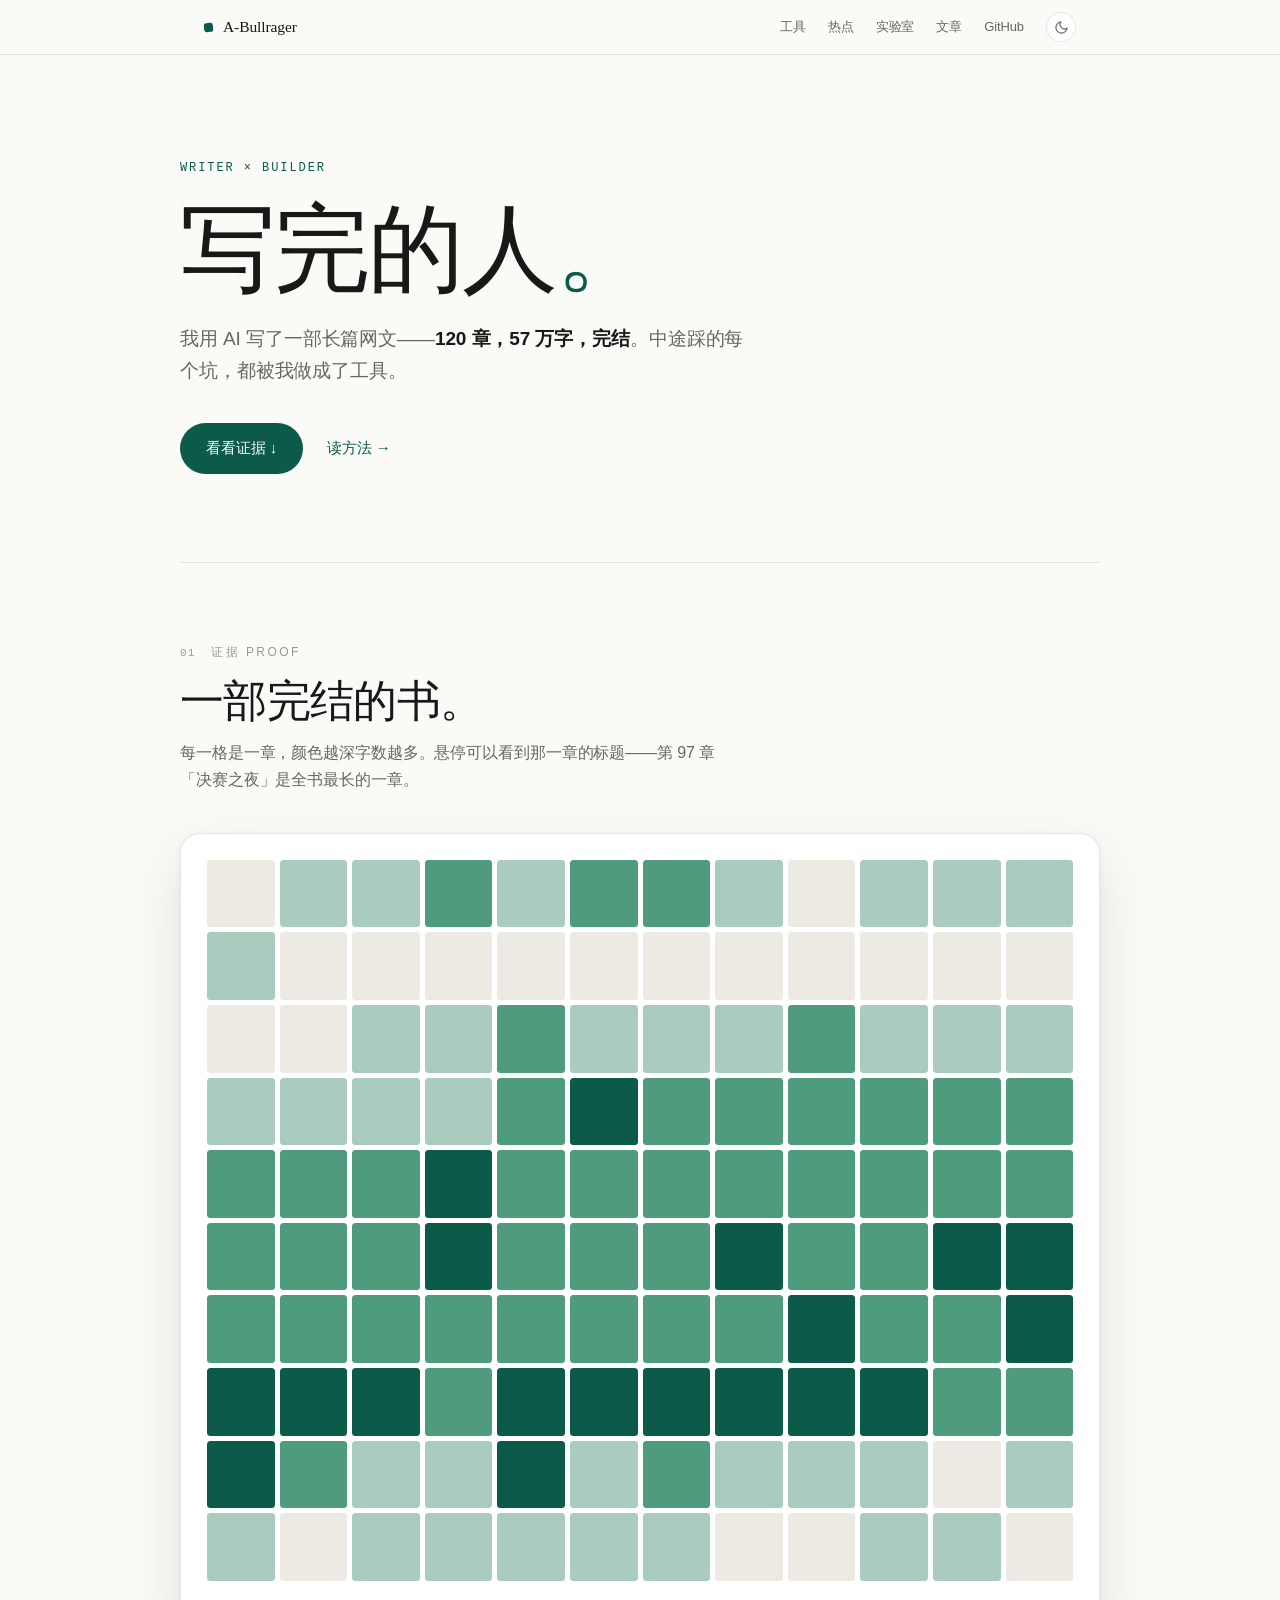
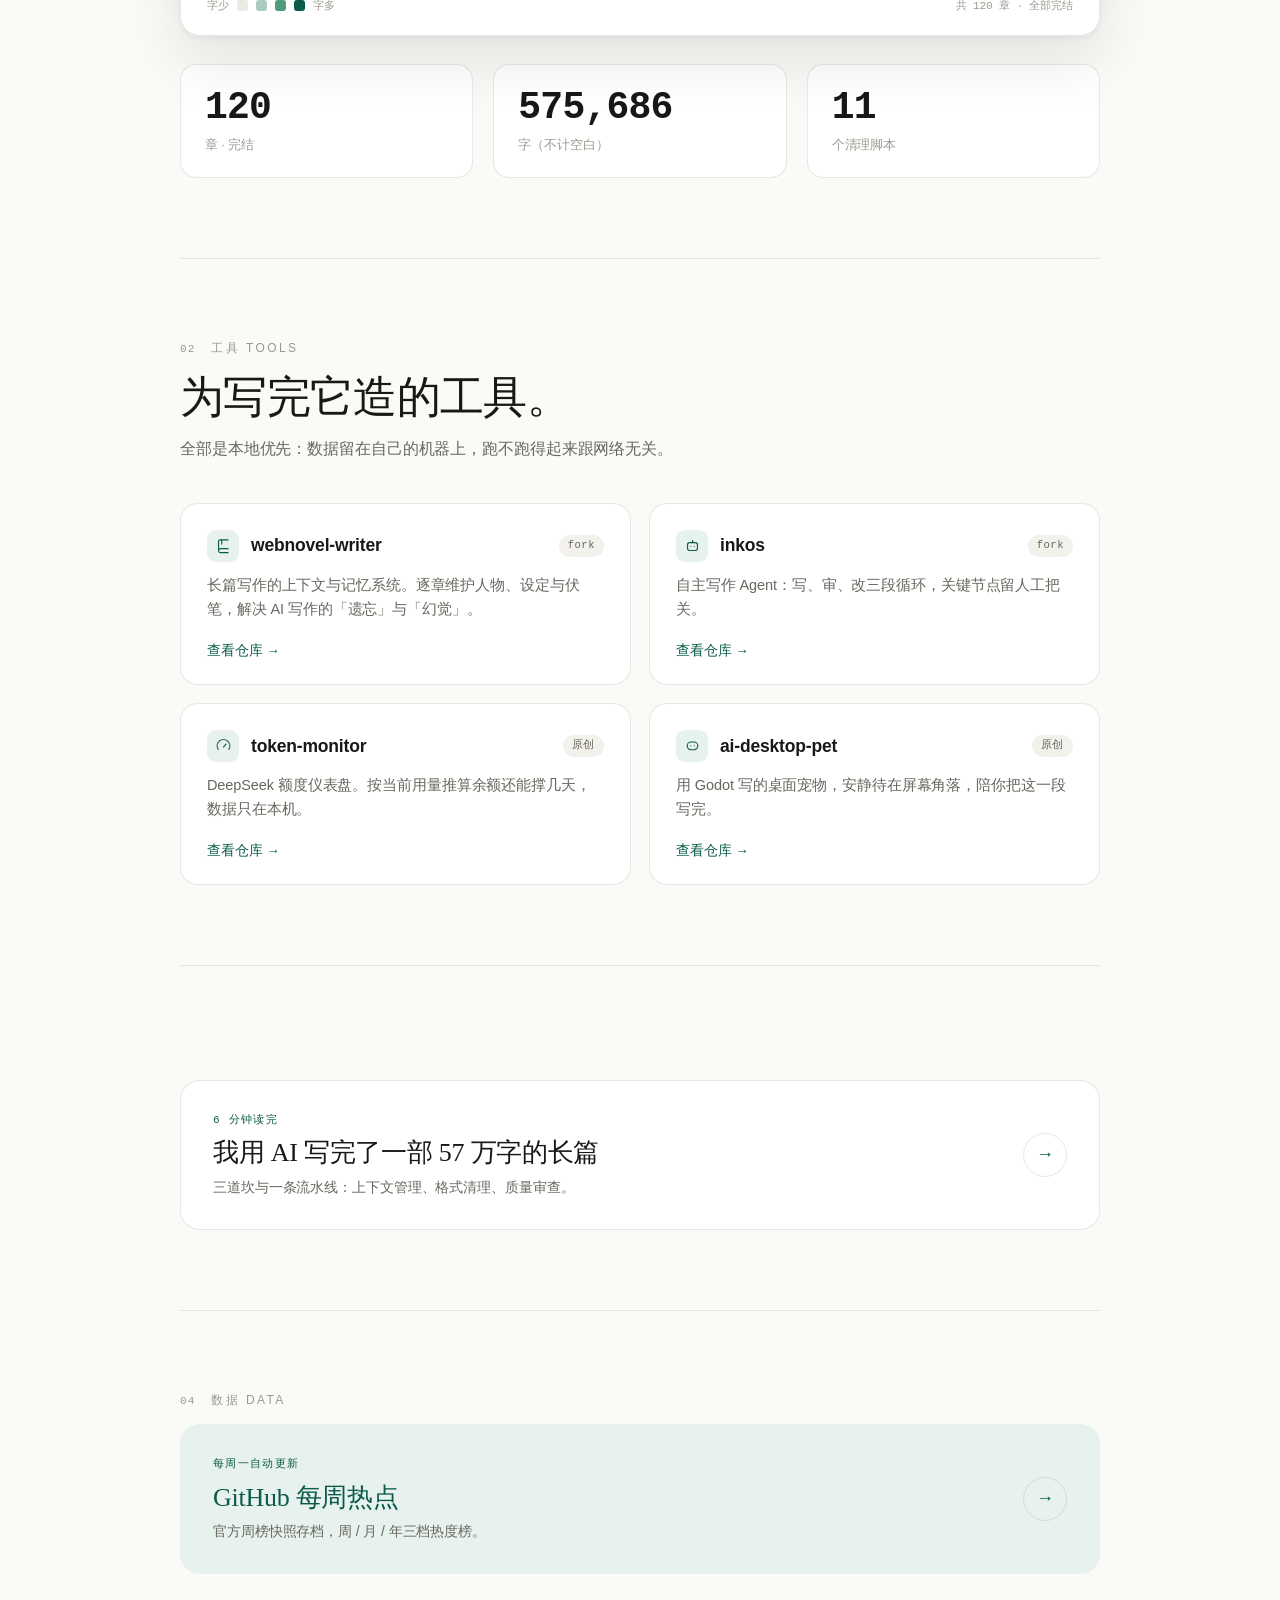
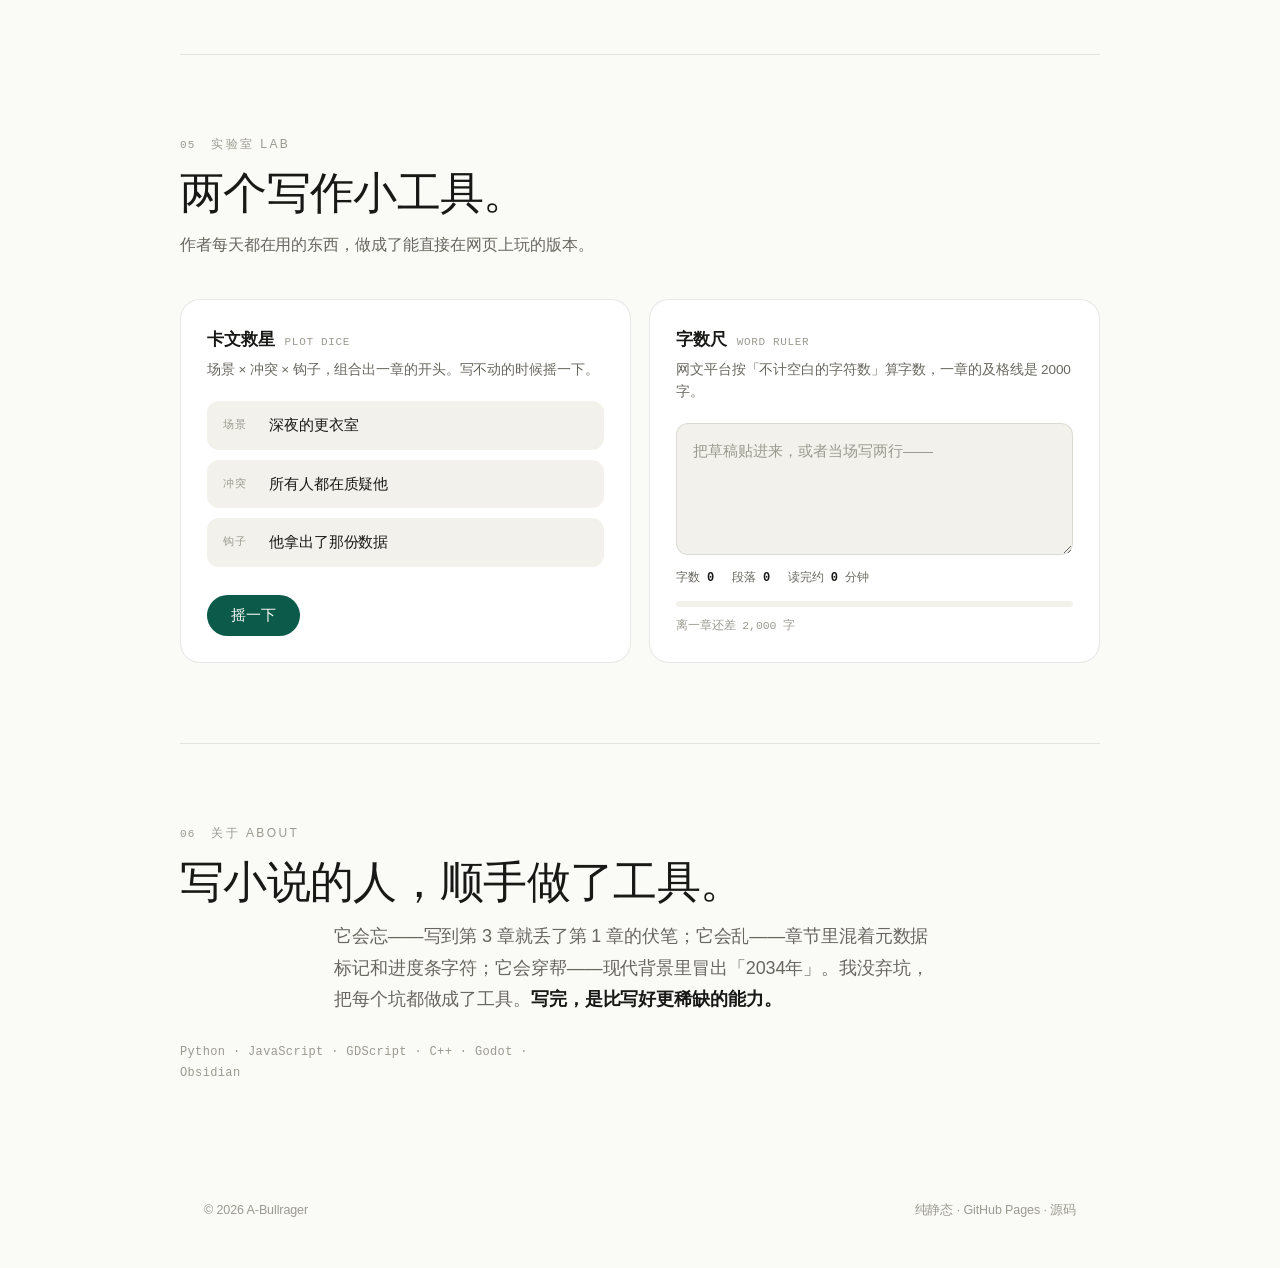
==== commit e8d7f53f: "feat: add GitHub trending page with weekly snapshot pipeline" ====
--- a/index.html
+++ b/index.html
@@ -122,9 +122,9 @@
 .theme-btn:hover{color:var(--accent);border-color:var(--accent)}
 .theme-btn:active{transform:rotate(40deg)}
 .theme-btn svg{width:15px;height:15px;display:block}
-.icon-sun{display:none}
-[data-theme="dark"] .icon-sun{display:block}
-[data-theme="dark"] .icon-moon{display:none}
+.theme-btn .icon-sun{display:none}
+[data-theme="dark"] .theme-btn .icon-sun{display:block}
+[data-theme="dark"] .theme-btn .icon-moon{display:none}
 
 /* ===== hero ===== */
 .hero{padding:104px 0 88px;border-bottom:1px solid var(--line)}
@@ -258,6 +258,8 @@
   transition:background .2s var(--ease),color .2s var(--ease),transform .25s var(--ease);
 }
 .method:hover .arr{background:var(--accent);color:var(--on-accent);transform:translateX(4px)}
+.method--alt{background:var(--accent-soft);border-color:transparent}
+.method--alt .t{color:var(--accent-ink)}
 
 /* ===== lab ===== */
 .lab-grid{display:grid;grid-template-columns:1fr 1fr;gap:18px;align-items:stretch}
@@ -361,6 +363,7 @@
     <a class="logo" href="/"><i></i>A-Bullrager</a>
     <div class="nav-links">
       <a href="#work">工具</a>
+      <a href="trending/">热点</a>
       <a href="#lab">实验室</a>
       <a href="writing/ai-novel-120-chapters.html">文章</a>
       <a class="nav-gh" href="https://github.com/A-Bullrager" target="_blank" rel="noopener">GitHub</a>
@@ -477,9 +480,23 @@
     </a>
   </section>
 
+  <section class="section wrap" id="data">
+    <div class="reveal">
+      <div class="sec-head"><span class="sec-num">04</span><span class="sec-tag">数据 DATA</span></div>
+    </div>
+    <a class="method method--alt reveal" href="trending/">
+      <div class="txt">
+        <div class="k">每周一自动更新</div>
+        <div class="t">GitHub 每周热点</div>
+        <div class="d">官方周榜快照存档，周 / 月 / 年三档热度榜。</div>
+      </div>
+      <span class="arr">→</span>
+    </a>
+  </section>
+
   <section class="section wrap" id="lab">
     <div class="reveal">
-      <div class="sec-head"><span class="sec-num">04</span><span class="sec-tag">实验室 LAB</span></div>
+      <div class="sec-head"><span class="sec-num">05</span><span class="sec-tag">实验室 LAB</span></div>
       <h2>两个写作小工具。</h2>
       <p class="sec-sub">作者每天都在用的东西，做成了能直接在网页上玩的版本。</p>
     </div>
@@ -514,7 +531,7 @@
 
   <section class="section wrap about" id="about" style="border-bottom:0">
     <div class="reveal">
-      <div class="sec-head"><span class="sec-num">05</span><span class="sec-tag">关于 ABOUT</span></div>
+      <div class="sec-head"><span class="sec-num">06</span><span class="sec-tag">关于 ABOUT</span></div>
       <h2>写小说的人，顺手做了工具。</h2>
       <p>它会忘——写到第 3 章就丢了第 1 章的伏笔；它会乱——章节里混着元数据标记和进度条字符；它会穿帮——现代背景里冒出「2034年」。我没弃坑，把每个坑都做成了工具。<strong>写完，是比写好更稀缺的能力。</strong></p>
       <p class="stack">Python · JavaScript · GDScript · C++ · Godot · Obsidian</p>
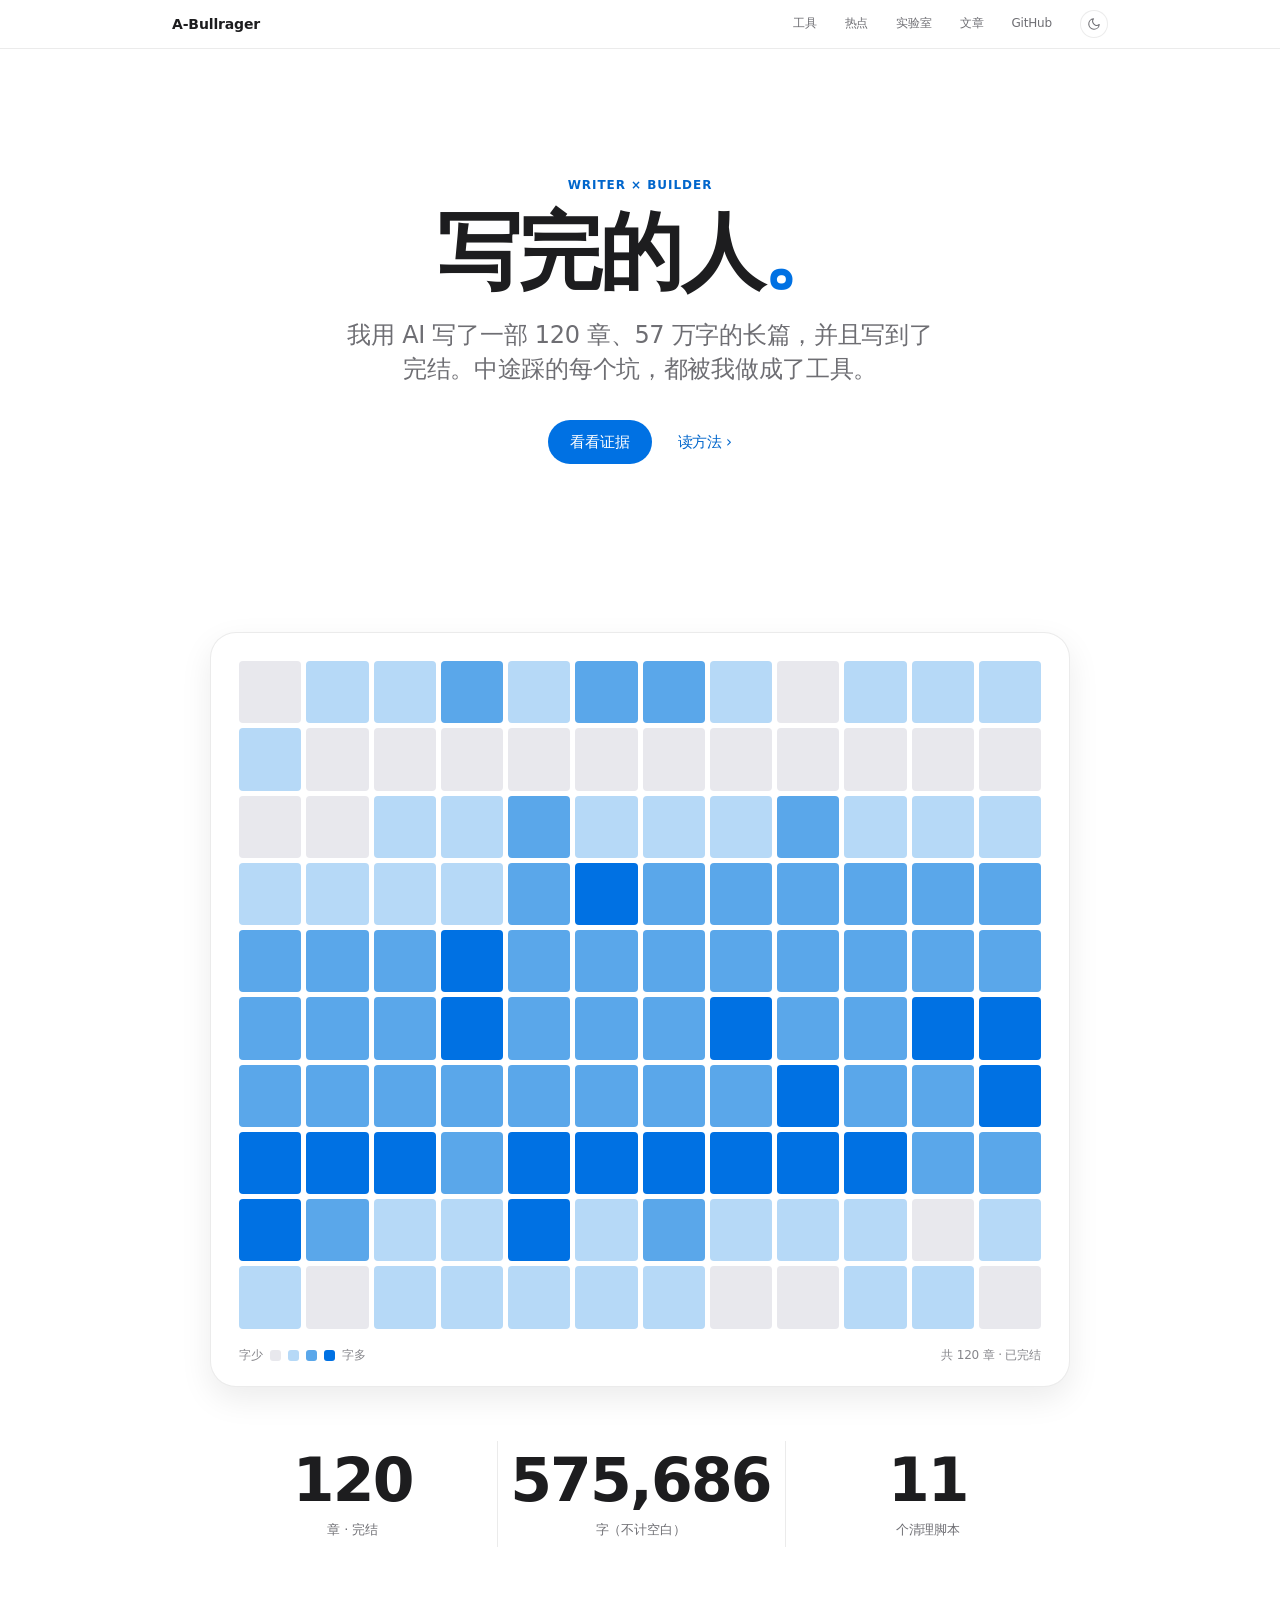
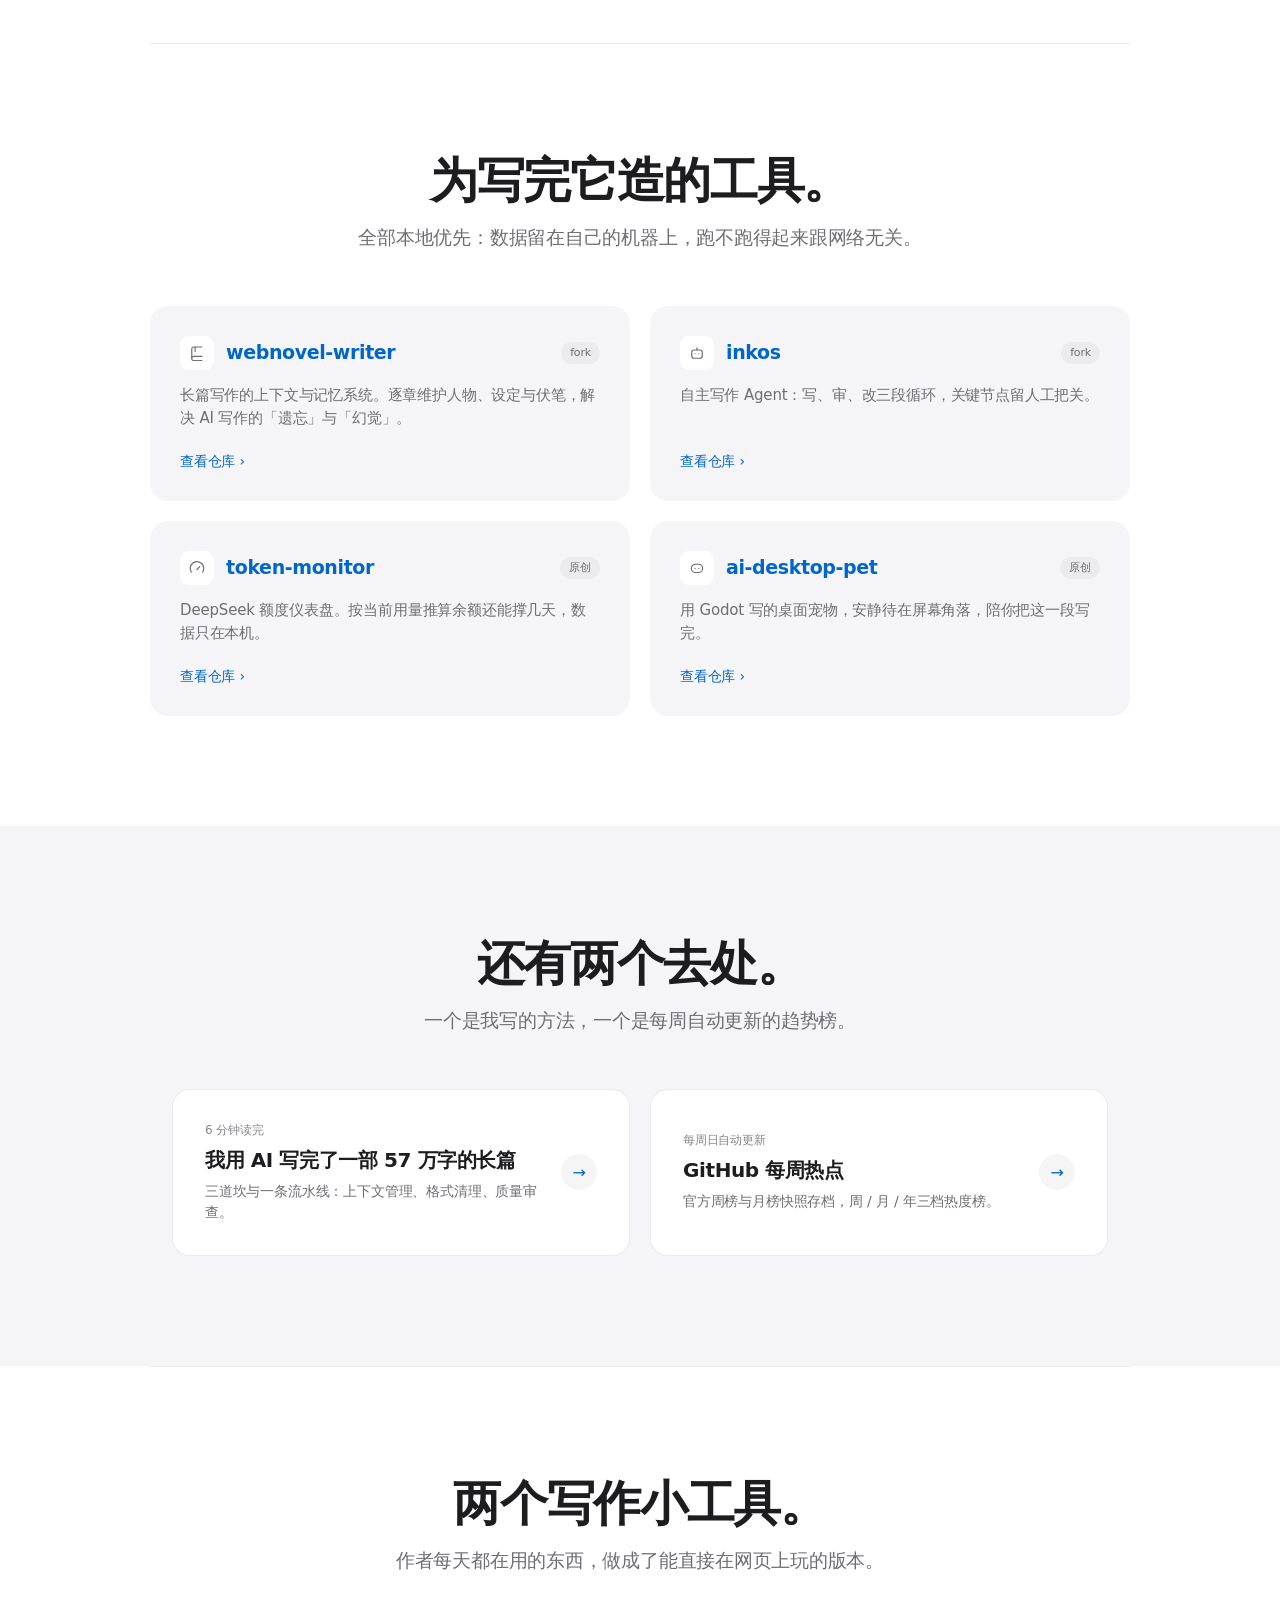
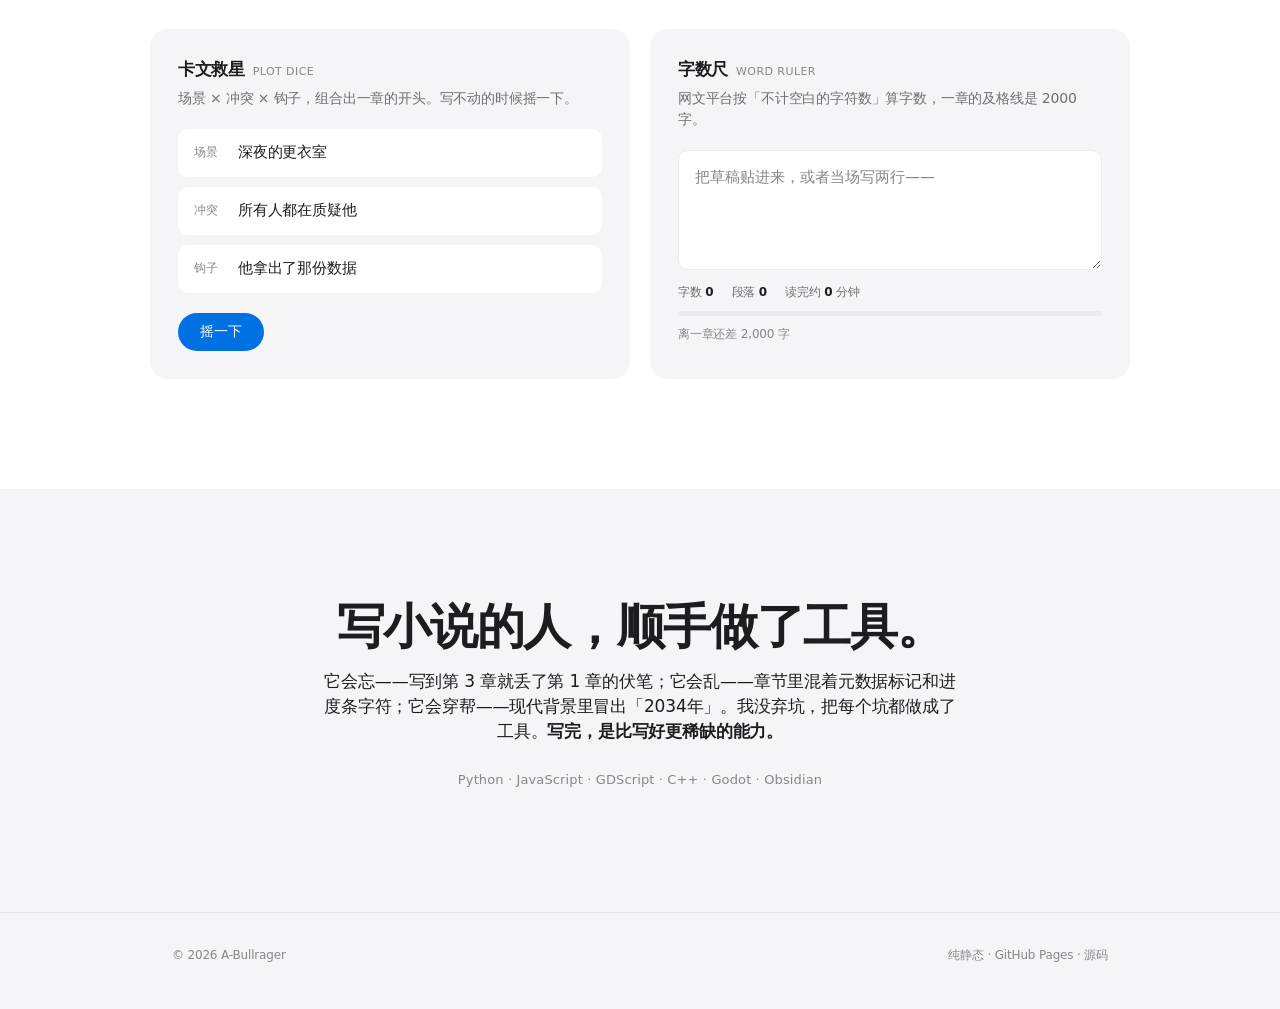
==== commit 58c1b64b: "design: rebuild all pages on a shared Apple-style design system" ====
--- a/index.html
+++ b/index.html
@@ -19,9 +19,9 @@
 <meta name="twitter:title" content="A-Bullrager — 写完的人">
 <meta name="twitter:description" content="120 章完结的长篇，和为了写完它而造的工具。">
 <meta name="twitter:image" content="https://a-bullrager.github.io/og.png">
-<meta name="theme-color" content="#FAFAF7" media="(prefers-color-scheme: light)">
-<meta name="theme-color" content="#0F100E" media="(prefers-color-scheme: dark)">
-<link rel="icon" href="data:image/svg+xml,%3Csvg xmlns='http://www.w3.org/2000/svg' viewBox='0 0 32 32'%3E%3Crect width='32' height='32' rx='7' fill='%230C5B4A'/%3E%3Ctext x='16' y='22' font-family='Georgia,serif' font-size='15' fill='%23FAFAF7' text-anchor='middle'%3EA%3C/text%3E%3C/svg%3E">
+<meta name="theme-color" content="#ffffff" media="(prefers-color-scheme: light)">
+<meta name="theme-color" content="#000000" media="(prefers-color-scheme: dark)">
+<link rel="icon" href="data:image/svg+xml,%3Csvg xmlns='http://www.w3.org/2000/svg' viewBox='0 0 32 32'%3E%3Crect width='32' height='32' rx='7' fill='%231d1d1f'/%3E%3Ctext x='16' y='22' font-family='-apple-system,Helvetica,sans-serif' font-size='15' font-weight='600' fill='%23fff' text-anchor='middle'%3EA%3C/text%3E%3C/svg%3E">
 <script>
 (function(){
   var t = null;
@@ -43,316 +43,371 @@
   "sameAs": ["https://github.com/A-Bullrager"]
 }
 </script>
+<link rel="stylesheet" href="/assets/base.css">
 <style>
-:root{
-  --bg:#FAFAF7;
-  --surface:#FFFFFF;
-  --surface-2:#F2F1EB;
-  --text:#181816;
-  --muted:#68675F;
-  --muted-2:#9B9A90;
-  --line:rgba(24,24,22,.1);
-  --accent:#0C5B4A;
-  --accent-soft:#E7F1ED;
-  --accent-ink:#0C5B4A;
-  --on-accent:#FAFAF7;
-  --hm-0:#ECEAE2;
-  --hm-1:#A9CCBF;
-  --hm-2:#4E9B7E;
-  --hm-3:#0C5B4A;
-  --shadow:0 24px 60px rgba(24,24,22,.1),0 2px 6px rgba(24,24,22,.05);
-  --serif:Georgia,"Songti SC","Noto Serif SC",SimSun,serif;
-  --sans:-apple-system,BlinkMacSystemFont,"SF Pro Text","Segoe UI","PingFang SC","Microsoft YaHei",sans-serif;
-  --mono:ui-monospace,SFMono-Regular,Menlo,Consolas,"Liberation Mono",monospace;
-  --ease:cubic-bezier(.22,.61,.36,1);
-}
-[data-theme="dark"]{
-  --bg:#0F100E;
-  --surface:#191B18;
-  --surface-2:#141613;
-  --text:#EBECE6;
-  --muted:#9C9E95;
-  --muted-2:#6E7068;
-  --line:rgba(235,236,230,.11);
-  --accent:#45D49A;
-  --accent-soft:#122B21;
-  --accent-ink:#45D49A;
-  --on-accent:#0C241B;
-  --hm-0:#22241F;
-  --hm-1:#1C4A3C;
-  --hm-2:#2E8F6C;
-  --hm-3:#45D49A;
-  --shadow:0 24px 60px rgba(0,0,0,.5),0 2px 6px rgba(0,0,0,.35);
-}
-*{box-sizing:border-box}
-html{-webkit-text-size-adjust:100%;scroll-behavior:smooth}
-body{
-  margin:0;background:var(--bg);color:var(--text);
-  font-family:var(--sans);font-size:16.5px;line-height:1.65;
-  letter-spacing:-.006em;-webkit-font-smoothing:antialiased;
-  transition:background .3s var(--ease),color .3s var(--ease);
-}
-a{color:inherit;text-decoration:none}
-::selection{background:var(--accent);color:var(--on-accent)}
-.wrap{max-width:920px;margin:0 auto;padding:0 24px}
-
-/* ===== nav ===== */
-.nav{
-  position:sticky;top:0;z-index:100;
-  background:color-mix(in srgb,var(--bg) 80%,transparent);
-  backdrop-filter:saturate(180%) blur(20px);
-  -webkit-backdrop-filter:saturate(180%) blur(20px);
-  border-bottom:1px solid var(--line);
-}
-.nav-inner{
-  max-width:920px;margin:0 auto;padding:0 24px;height:54px;
-  display:flex;align-items:center;justify-content:space-between;gap:16px;
-}
-.logo{display:flex;align-items:center;gap:10px;font-family:var(--serif);font-size:15.5px}
-.logo i{width:9px;height:9px;border-radius:2.5px;background:var(--accent);display:block;transform:rotate(-4deg)}
-.nav-links{display:flex;align-items:center;gap:22px;font-size:13px;color:var(--muted)}
-.nav-links a{transition:color .18s var(--ease)}
-.nav-links a:hover{color:var(--text)}
-.theme-btn{
-  width:30px;height:30px;border-radius:50%;border:1px solid var(--line);
-  background:var(--surface);color:var(--muted);cursor:pointer;
-  display:grid;place-items:center;padding:0;
-  transition:color .18s var(--ease),border-color .18s var(--ease),transform .4s var(--ease);
-}
-.theme-btn:hover{color:var(--accent);border-color:var(--accent)}
-.theme-btn:active{transform:rotate(40deg)}
-.theme-btn svg{width:15px;height:15px;display:block}
-.theme-btn .icon-sun{display:none}
-[data-theme="dark"] .theme-btn .icon-sun{display:block}
-[data-theme="dark"] .theme-btn .icon-moon{display:none}
-
-/* ===== hero ===== */
-.hero{padding:104px 0 88px;border-bottom:1px solid var(--line)}
-.kicker{
-  margin:0 0 22px;font-family:var(--mono);font-size:12px;font-weight:500;
-  letter-spacing:.16em;color:var(--accent-ink);
-}
-h1{
-  margin:0 0 24px;font-family:var(--serif);font-weight:400;
-  font-size:clamp(52px,10vw,96px);line-height:1.02;letter-spacing:-.02em;
-}
-h1 .dot{color:var(--accent)}
-.lede{margin:0 0 36px;max-width:30em;font-size:19px;line-height:1.7;color:var(--muted)}
-.lede strong{color:var(--text);font-weight:600}
-.cta{display:flex;gap:22px;align-items:center;flex-wrap:wrap}
-.btn{
-  display:inline-flex;align-items:center;gap:6px;
-  padding:13px 26px;border-radius:980px;
-  font-size:15px;font-weight:500;
-  transition:transform .2s var(--ease),opacity .2s var(--ease),background .2s var(--ease);
-}
-.btn-primary{background:var(--accent);color:var(--on-accent)}
-.btn-primary:hover{opacity:.87;transform:translateY(-1px)}
-.btn-link{color:var(--accent-ink);padding:13px 2px}
-.btn-link:hover{text-decoration:underline;text-underline-offset:4px}
-
-/* ===== sections ===== */
-.section{padding:80px 0;border-bottom:1px solid var(--line)}
-.sec-head{display:flex;align-items:baseline;gap:16px;margin-bottom:14px}
-.sec-num{font-family:var(--mono);font-size:11px;letter-spacing:.1em;color:var(--muted-2)}
-.sec-tag{font-size:12px;letter-spacing:.2em;color:var(--muted-2)}
-h2{
-  margin:0 0 14px;font-family:var(--serif);font-weight:400;
-  font-size:clamp(30px,4.6vw,44px);line-height:1.12;letter-spacing:-.015em;
-}
-.sec-sub{margin:0 0 40px;max-width:34em;font-size:16px;color:var(--muted)}
-
-/* ===== proof / heatmap ===== */
-.hm-shell{
-  position:relative;
-  background:var(--surface);border:1px solid var(--line);border-radius:20px;
-  padding:26px 26px 20px;box-shadow:var(--shadow);
-}
-.hm-grid{display:grid;grid-template-columns:repeat(12,1fr);gap:5px}
+/* ---------- 首屏 ---------- */
+.hero{
+  padding: 128px 0 72px;
+  text-align: center;
+}
+.hero h1{ margin: 0 0 22px; }
+.hero h1 .dot{ color: var(--accent); }
+.hero .lede{ max-width: 26em; margin: 0 auto 34px; }
+.hero-cta{
+  display: flex;
+  align-items: center;
+  justify-content: center;
+  gap: 26px;
+  flex-wrap: wrap;
+}
+
+/* ---------- 证据 ---------- */
+.proof{ padding: 96px 0 0; }
+.hm-card{
+  max-width: 860px;
+  margin: 0 auto;
+  background: var(--surface);
+  border: 1px solid var(--line);
+  border-radius: var(--r-lg);
+  padding: 28px 28px 22px;
+  box-shadow: var(--shadow-md);
+}
+.hm-grid{
+  display: grid;
+  grid-template-columns: repeat(12, 1fr);
+  gap: 5px;
+}
 .hm-cell{
-  aspect-ratio:1;border-radius:3.5px;border:0;padding:0;cursor:pointer;
-  background:var(--hm-0);transition:transform .12s var(--ease),outline-color .12s var(--ease);
-  outline:1.5px solid transparent;outline-offset:1px;
-}
-.hm-cell:hover,.hm-cell:focus-visible{transform:scale(1.25);outline-color:var(--accent)}
-.hm-cell.lv1{background:var(--hm-1)}
-.hm-cell.lv2{background:var(--hm-2)}
-.hm-cell.lv3{background:var(--hm-3)}
+  aspect-ratio: 1;
+  border: 0;
+  padding: 0;
+  border-radius: 4px;
+  background: var(--hm-0);
+  cursor: pointer;
+  outline: 2px solid transparent;
+  outline-offset: 1px;
+  transition: transform 0.14s var(--ease), outline-color 0.14s var(--ease);
+}
+.hm-cell:hover, .hm-cell:focus-visible{
+  transform: scale(1.22);
+  outline-color: var(--accent);
+}
+.hm-cell.lv1{ background: var(--hm-1); }
+.hm-cell.lv2{ background: var(--hm-2); }
+.hm-cell.lv3{ background: var(--hm-3); }
+
 .hm-legend{
-  display:flex;align-items:center;gap:8px;margin-top:16px;
-  font-family:var(--mono);font-size:11px;color:var(--muted-2);
-}
-.hm-legend .sw{width:11px;height:11px;border-radius:3px;display:block}
-.hm-legend .gap{flex:1}
+  display: flex;
+  align-items: center;
+  gap: 7px;
+  margin-top: 18px;
+  font-size: 12px;
+  color: var(--text-3);
+}
+.hm-legend .sw{ width: 11px; height: 11px; border-radius: 3px; display: block; }
+.hm-legend .gap{ flex: 1; }
+
 .hm-tip{
-  position:absolute;z-index:20;pointer-events:none;
-  background:var(--text);color:var(--bg);
-  font-family:var(--mono);font-size:11.5px;line-height:1.5;
-  padding:7px 11px;border-radius:8px;white-space:nowrap;
-  opacity:0;transform:translate(-50%,6px);
-  transition:opacity .15s var(--ease),transform .15s var(--ease);
-}
-.hm-tip.show{opacity:1;transform:translate(-50%,0)}
-.hm-tip b{font-weight:600}
-.hm-tip .w{color:var(--muted-2);opacity:.85}
-[data-theme="dark"] .hm-tip .w{color:#0F100E;opacity:.7}
-.hm-fallback{margin:8px 0 0;font-size:14px;color:var(--muted)}
-
+  position: absolute;
+  z-index: 20;
+  pointer-events: none;
+  background: var(--text);
+  color: var(--bg);
+  font-size: 12px;
+  line-height: 1.5;
+  padding: 7px 11px;
+  border-radius: 8px;
+  white-space: nowrap;
+  opacity: 0;
+  transition: opacity 0.15s var(--ease);
+}
+.hm-tip.show{ opacity: 1; }
+.hm-tip b{ font-weight: 600; }
+.hm-tip .w{ opacity: 0.7; }
+.hm-fallback{ margin: 10px 0 0; font-size: 14px; color: var(--text-2); }
+
+/* 数字 */
 .numbers{
-  display:grid;grid-template-columns:repeat(3,1fr);gap:20px;
-  margin-top:28px;
+  display: grid;
+  grid-template-columns: repeat(3, 1fr);
+  gap: 2px;
+  max-width: 860px;
+  margin: 54px auto 0;
+  padding-bottom: 96px;
 }
 .num{
-  background:var(--surface);border:1px solid var(--line);border-radius:16px;
-  padding:22px 24px;
-}
+  text-align: center;
+  padding: 8px 10px;
+  border-left: 1px solid var(--line);
+}
+.num:first-child{ border-left: 0; }
 .num b{
-  display:block;font-family:var(--mono);font-weight:600;
-  font-size:clamp(28px,3.6vw,38px);line-height:1.1;letter-spacing:-.02em;
-  font-variant-numeric:tabular-nums;
-}
-.num span{display:block;margin-top:6px;font-size:12.5px;color:var(--muted-2)}
-
-/* ===== projects ===== */
-.pgrid{display:grid;grid-template-columns:1fr 1fr;gap:18px}
+  display: block;
+  font-size: clamp(38px, 5.4vw, 60px);
+  font-weight: 600;
+  line-height: 1.05;
+  letter-spacing: -0.03em;
+  font-variant-numeric: tabular-nums;
+}
+.num span{
+  display: block;
+  margin-top: 8px;
+  font-size: 13px;
+  color: var(--text-2);
+}
+
+/* ---------- 项目 ---------- */
+.grid{
+  display: grid;
+  grid-template-columns: 1fr 1fr;
+  gap: 20px;
+}
 .card{
-  display:flex;flex-direction:column;
-  padding:26px 26px 22px;border-radius:18px;
-  background:var(--surface);border:1px solid var(--line);
-  transition:transform .25s var(--ease),box-shadow .25s var(--ease),border-color .25s var(--ease);
-}
-.card:hover{transform:translateY(-4px);box-shadow:var(--shadow);border-color:color-mix(in srgb,var(--accent) 40%,var(--line))}
-.card-top{display:flex;align-items:center;gap:12px;margin-bottom:12px}
+  display: flex;
+  flex-direction: column;
+  padding: 30px;
+  border-radius: var(--r);
+  background: var(--bg-alt);
+  transition: transform 0.3s var(--ease), box-shadow 0.3s var(--ease);
+}
+.card:hover{
+  transform: translateY(-4px);
+  box-shadow: var(--shadow-md);
+}
+.card-top{
+  display: flex;
+  align-items: center;
+  gap: 12px;
+  margin-bottom: 14px;
+}
 .card .icon{
-  width:32px;height:32px;flex:none;border-radius:9px;
-  display:grid;place-items:center;
-  background:var(--accent-soft);color:var(--accent-ink);
-}
-.card .icon svg{width:17px;height:17px;display:block}
-.card h3{margin:0;font-size:17.5px;font-weight:600;letter-spacing:-.01em}
+  width: 34px;
+  height: 34px;
+  flex: none;
+  border-radius: 9px;
+  display: grid;
+  place-items: center;
+  background: var(--surface);
+  color: var(--text-2);
+  transition: color 0.25s var(--ease);
+}
+.card:hover .icon{ color: var(--accent); }
+.card .icon svg{ width: 18px; height: 18px; display: block; }
+.card h3{ font-size: 19px; }
 .pill{
-  margin-left:auto;padding:2px 9px;border-radius:980px;
-  font-family:var(--mono);font-size:10.5px;letter-spacing:.05em;
-  color:var(--muted);background:var(--surface-2);
-}
-.card p{margin:0 0 18px;font-size:14.5px;line-height:1.65;color:var(--muted)}
-.card .more{margin-top:auto;font-size:13.5px;font-weight:500;color:var(--accent-ink)}
-.card:hover .more{text-decoration:underline;text-underline-offset:4px}
-
-/* ===== method banner ===== */
-.method{
-  display:flex;align-items:center;gap:24px;
-  padding:30px 32px;border-radius:20px;
-  background:var(--surface);border:1px solid var(--line);
-  transition:transform .25s var(--ease),box-shadow .25s var(--ease);
-}
-.method:hover{transform:translateY(-3px);box-shadow:var(--shadow)}
-.method .txt{flex:1;min-width:0}
-.method .k{font-family:var(--mono);font-size:11px;letter-spacing:.12em;color:var(--accent-ink);margin-bottom:8px}
-.method .t{font-family:var(--serif);font-size:clamp(20px,3vw,26px);line-height:1.25;letter-spacing:-.01em}
-.method .d{margin-top:6px;font-size:14px;color:var(--muted)}
-.method .arr{
-  flex:none;width:44px;height:44px;border-radius:50%;
-  border:1px solid var(--line);display:grid;place-items:center;
-  color:var(--accent-ink);font-size:18px;
-  transition:background .2s var(--ease),color .2s var(--ease),transform .25s var(--ease);
-}
-.method:hover .arr{background:var(--accent);color:var(--on-accent);transform:translateX(4px)}
-.method--alt{background:var(--accent-soft);border-color:transparent}
-.method--alt .t{color:var(--accent-ink)}
-
-/* ===== lab ===== */
-.lab-grid{display:grid;grid-template-columns:1fr 1fr;gap:18px;align-items:stretch}
+  margin-left: auto;
+  padding: 3px 9px;
+  border-radius: var(--r-pill);
+  font-size: 11px;
+  color: var(--text-2);
+  background: var(--fill);
+}
+.card p{
+  margin: 0 0 20px;
+  font-size: 15px;
+  line-height: 1.55;
+  color: var(--text-2);
+}
+.card .more{
+  margin-top: auto;
+  font-size: 14px;
+  color: var(--accent-text);
+}
+.card:hover .more{ text-decoration: underline; text-underline-offset: 3px; }
+
+/* ---------- 入口卡 ---------- */
+.entries{
+  display: grid;
+  grid-template-columns: 1fr 1fr;
+  gap: 20px;
+}
+.entry{
+  display: flex;
+  align-items: center;
+  gap: 22px;
+  padding: 32px;
+  border-radius: var(--r);
+  background: var(--surface);
+  border: 1px solid var(--line);
+  transition: transform 0.3s var(--ease), box-shadow 0.3s var(--ease);
+}
+.entry:hover{
+  transform: translateY(-4px);
+  box-shadow: var(--shadow-md);
+}
+.entry .txt{ flex: 1; min-width: 0; }
+.entry .k{
+  font-size: 12px;
+  color: var(--text-3);
+  margin-bottom: 6px;
+}
+.entry .t{
+  font-size: 20px;
+  font-weight: 600;
+  letter-spacing: -0.02em;
+  color: var(--text);
+  margin-bottom: 6px;
+}
+.entry .d{
+  font-size: 14px;
+  line-height: 1.5;
+  color: var(--text-2);
+}
+.entry .arr{
+  flex: none;
+  width: 36px;
+  height: 36px;
+  border-radius: 50%;
+  background: var(--fill);
+  color: var(--accent-text);
+  display: grid;
+  place-items: center;
+  font-size: 16px;
+  transition: background 0.2s var(--ease), color 0.2s var(--ease);
+}
+.entry:hover .arr{ background: var(--accent); color: #fff; }
+
+/* ---------- 实验室 ---------- */
+.lab{
+  display: grid;
+  grid-template-columns: 1fr 1fr;
+  gap: 20px;
+  align-items: stretch;
+}
 .lab-card{
-  background:var(--surface);border:1px solid var(--line);border-radius:20px;
-  padding:26px;display:flex;flex-direction:column;
-}
-.lab-title{display:flex;align-items:baseline;gap:10px;margin:0 0 6px;font-size:16.5px;font-weight:600}
-.lab-title .en{font-family:var(--mono);font-size:11px;font-weight:400;color:var(--muted-2);letter-spacing:.06em}
-.lab-desc{margin:0 0 20px;font-size:13.5px;color:var(--muted)}
-
-/* dice */
-.dice-rows{display:flex;flex-direction:column;gap:10px;margin-bottom:20px}
+  display: flex;
+  flex-direction: column;
+  padding: 28px;
+  border-radius: var(--r);
+  background: var(--bg-alt);
+}
+.lab-title{
+  display: flex;
+  align-items: baseline;
+  gap: 8px;
+  margin: 0 0 6px;
+  font-size: 17px;
+  font-weight: 600;
+  letter-spacing: -0.02em;
+}
+.lab-title .en{
+  font-size: 11px;
+  font-weight: 400;
+  color: var(--text-3);
+  letter-spacing: 0.04em;
+}
+.lab-desc{
+  margin: 0 0 20px;
+  font-size: 14px;
+  line-height: 1.5;
+  color: var(--text-2);
+}
+
+.dice-rows{ display: flex; flex-direction: column; gap: 10px; margin-bottom: 20px; }
 .dice-row{
-  display:flex;align-items:center;gap:12px;
-  padding:13px 16px;border-radius:12px;background:var(--surface-2);
-  min-height:48px;
-}
-.dice-row .lab{
-  flex:none;width:34px;font-family:var(--mono);font-size:11px;color:var(--muted-2);letter-spacing:.05em;
-}
-.dice-row .val{font-size:15px;line-height:1.5;transition:opacity .1s}
-.dice-row.spin .val{opacity:.45}
+  display: flex;
+  align-items: center;
+  gap: 12px;
+  min-height: 48px;
+  padding: 12px 16px;
+  border-radius: var(--r-sm);
+  background: var(--surface);
+}
+.dice-row .lab-k{
+  flex: none;
+  width: 32px;
+  font-size: 12px;
+  color: var(--text-3);
+}
+.dice-row .val{ font-size: 15px; line-height: 1.45; transition: opacity 0.1s; }
+.dice-row.spin .val{ opacity: 0.4; }
 .dice-btn{
-  margin-top:auto;align-self:flex-start;
-  padding:11px 24px;border-radius:980px;border:0;cursor:pointer;
-  background:var(--accent);color:var(--on-accent);
-  font-size:14.5px;font-weight:500;font-family:var(--sans);
-  transition:opacity .2s var(--ease),transform .2s var(--ease);
-}
-.dice-btn:hover{opacity:.87;transform:translateY(-1px)}
-.dice-btn:disabled{opacity:.5;cursor:default;transform:none}
-
-/* counter */
+  margin-top: auto;
+  align-self: flex-start;
+  padding: 10px 22px;
+  border: 0;
+  border-radius: var(--r-pill);
+  background: var(--accent);
+  color: #fff;
+  font-family: var(--font);
+  font-size: 14px;
+  font-weight: 500;
+  cursor: pointer;
+  transition: background 0.2s var(--ease), opacity 0.2s var(--ease);
+}
+.dice-btn:hover{ background: var(--accent-hover); }
+.dice-btn:disabled{ opacity: 0.45; cursor: default; }
+
 .wc-area{
-  width:100%;min-height:132px;resize:vertical;
-  padding:14px 16px;border-radius:12px;
-  border:1px solid var(--line);background:var(--surface-2);
-  font-family:var(--sans);font-size:15px;line-height:1.7;color:var(--text);
-  outline:none;transition:border-color .18s var(--ease);
-}
-.wc-area:focus{border-color:var(--accent)}
-.wc-area::placeholder{color:var(--muted-2)}
+  width: 100%;
+  min-height: 120px;
+  resize: vertical;
+  padding: 14px 16px;
+  border: 1px solid var(--line);
+  border-radius: var(--r-sm);
+  background: var(--surface);
+  color: var(--text);
+  font-family: var(--font);
+  font-size: 15px;
+  line-height: 1.6;
+  outline: none;
+  transition: border-color 0.2s var(--ease);
+}
+.wc-area:focus{ border-color: var(--accent); }
+.wc-area::placeholder{ color: var(--text-3); }
 .wc-stats{
-  display:flex;gap:18px;flex-wrap:wrap;margin:14px 0 12px;
-  font-family:var(--mono);font-size:12px;color:var(--muted);
-  font-variant-numeric:tabular-nums;
-}
-.wc-stats b{color:var(--text);font-weight:600}
-.wc-bar{height:6px;border-radius:3px;background:var(--surface-2);overflow:hidden}
+  display: flex;
+  gap: 18px;
+  flex-wrap: wrap;
+  margin: 14px 0 10px;
+  font-size: 12px;
+  color: var(--text-2);
+  font-variant-numeric: tabular-nums;
+}
+.wc-stats b{ color: var(--text); font-weight: 600; }
+.wc-bar{ height: 5px; border-radius: 3px; background: var(--fill); overflow: hidden; }
 .wc-bar i{
-  display:block;height:100%;width:0;border-radius:3px;
-  background:var(--accent);transition:width .3s var(--ease);
-}
-.wc-note{margin-top:10px;font-family:var(--mono);font-size:11.5px;color:var(--muted-2)}
-.wc-note.ok{color:var(--accent-ink);font-weight:600}
-
-/* ===== about ===== */
-.about p{margin:0 auto;max-width:34em;font-size:18px;line-height:1.75;color:var(--muted)}
-.about p strong{color:var(--text);font-weight:600}
-.about .stack{margin:26px 0 0;font-family:var(--mono);font-size:12px;color:var(--muted-2);letter-spacing:.03em}
-
-/* ===== footer ===== */
-footer{padding:36px 0 48px}
-.foot{
-  display:flex;align-items:center;justify-content:space-between;gap:16px;
-  font-size:12.5px;color:var(--muted-2);
-}
-.foot a{color:var(--muted-2)}
-.foot a:hover{color:var(--text)}
-
-/* ===== reveal ===== */
-.js .reveal{opacity:0;transform:translateY(24px);transition:opacity .7s var(--ease),transform .7s var(--ease)}
-.js .reveal.in{opacity:1;transform:none}
-
-@media (max-width:720px){
-  .hero{padding:72px 0 60px}
-  .section{padding:60px 0}
-  .pgrid,.lab-grid{grid-template-columns:1fr}
-  .numbers{grid-template-columns:repeat(3,1fr);gap:10px}
-  .num{padding:16px 14px}
-  .hm-shell{padding:16px 14px 14px}
-  .hm-grid{gap:3.5px}
-  .hm-cell{border-radius:2.5px}
-  .method{padding:24px 22px}
-  .nav-links{gap:15px;font-size:12.5px}
-  .nav-links .nav-gh{display:none}
-  .foot{flex-direction:column;align-items:flex-start;gap:6px}
-}
-@media (prefers-reduced-motion: reduce){
-  html{scroll-behavior:auto}
-  .js .reveal{opacity:1;transform:none;transition:none}
-  .card,.method,.btn,.hm-cell{transition:none}
+  display: block;
+  height: 100%;
+  width: 0;
+  border-radius: 3px;
+  background: var(--accent);
+  transition: width 0.3s var(--ease);
+}
+.wc-note{ margin-top: 10px; font-size: 12px; color: var(--text-3); }
+.wc-note.ok{ color: var(--accent-text); font-weight: 600; }
+
+/* ---------- 关于 ---------- */
+.about-inner{ max-width: 680px; margin: 0 auto; text-align: center; }
+.about p{
+  margin: 20px 0 0;
+  font-size: 19px;
+  line-height: 1.6;
+  color: var(--text-2);
+  letter-spacing: -0.012em;
+}
+.about p strong{ color: var(--text); font-weight: 600; }
+.stack{
+  margin-top: 26px;
+  font-size: 13px;
+  color: var(--text-3);
+  letter-spacing: 0.01em;
+}
+
+@media (max-width: 720px){
+  .hero{ padding: 84px 0 56px; }
+  .proof{ padding: 64px 0 0; }
+  .hm-card{ padding: 16px 14px 14px; border-radius: 20px; }
+  .hm-grid{ gap: 3.5px; }
+  .hm-cell{ border-radius: 2.5px; }
+  .numbers{ margin-top: 36px; padding-bottom: 64px; }
+  .num{ padding: 6px 4px; }
+  .num span{ font-size: 11.5px; }
+  .grid, .entries, .lab{ grid-template-columns: 1fr; }
+  .card{ padding: 24px; }
+  .entry{ padding: 24px; gap: 16px; }
+  .lab-card{ padding: 22px; }
+  .about p{ font-size: 17px; }
 }
 </style>
 </head>
@@ -360,7 +415,7 @@
 
 <nav class="nav">
   <div class="nav-inner">
-    <a class="logo" href="/"><i></i>A-Bullrager</a>
+    <a class="brand" href="/">A-Bullrager</a>
     <div class="nav-links">
       <a href="#work">工具</a>
       <a href="trending/">热点</a>
@@ -378,22 +433,17 @@
 <main>
 
   <section class="hero wrap">
-    <p class="kicker">WRITER × BUILDER</p>
+    <p class="kicker">Writer × Builder</p>
     <h1>写完的人<span class="dot">。</span></h1>
-    <p class="lede">我用 AI 写了一部长篇网文——<strong>120 章，57 万字，完结</strong>。中途踩的每个坑，都被我做成了工具。</p>
-    <div class="cta">
-      <a class="btn btn-primary" href="#proof">看看证据 ↓</a>
-      <a class="btn btn-link" href="writing/ai-novel-120-chapters.html">读方法 →</a>
+    <p class="lede">我用 AI 写了一部 120 章、57 万字的长篇，并且写到了<span style="white-space:nowrap">完结</span>。中途踩的每个坑，都被我做成了工具。</p>
+    <div class="hero-cta">
+      <a class="btn btn-primary" href="#proof">看看证据</a>
+      <a class="link-arrow" href="writing/ai-novel-120-chapters.html">读方法 <i>›</i></a>
     </div>
   </section>
 
-  <section class="section wrap" id="proof">
-    <div class="reveal">
-      <div class="sec-head"><span class="sec-num">01</span><span class="sec-tag">证据 PROOF</span></div>
-      <h2>一部完结的书。</h2>
-      <p class="sec-sub">每一格是一章，颜色越深字数越多。悬停可以看到那一章的标题——第 97 章「决赛之夜」是全书最长的一章。</p>
-    </div>
-    <div class="hm-shell reveal">
+  <section class="proof wrap" id="proof">
+    <div class="hm-card reveal">
       <div class="hm-grid" id="hmGrid" role="img" aria-label="120 章章节热力图，每格代表一章，颜色深浅对应该章字数"></div>
       <div class="hm-tip" id="hmTip"></div>
       <div class="hm-legend">
@@ -404,10 +454,11 @@
         <i class="sw" style="background:var(--hm-3)"></i>
         <span>字多</span>
         <span class="gap"></span>
-        <span>共 120 章 · 全部完结</span>
+        <span>共 120 章 · 已完结</span>
       </div>
       <noscript><p class="hm-fallback">120 章 · 575,686 字 · 完结（启用 JavaScript 可查看逐章热力图）</p></noscript>
     </div>
+
     <div class="numbers reveal">
       <div class="num"><b data-count="120">0</b><span>章 · 完结</span></div>
       <div class="num"><b data-count="575686">0</b><span>字（不计空白）</span></div>
@@ -416,12 +467,11 @@
   </section>
 
   <section class="section wrap" id="work">
-    <div class="reveal">
-      <div class="sec-head"><span class="sec-num">02</span><span class="sec-tag">工具 TOOLS</span></div>
+    <div class="section-head reveal">
       <h2>为写完它造的工具。</h2>
-      <p class="sec-sub">全部是本地优先：数据留在自己的机器上，跑不跑得起来跟网络无关。</p>
-    </div>
-    <div class="pgrid">
+      <p>全部本地优先：数据留在自己的机器上，跑不跑得起来跟网络无关。</p>
+    </div>
+    <div class="grid">
 
       <a class="card reveal" href="https://github.com/A-Bullrager/webnovel-writer" target="_blank" rel="noopener">
         <div class="card-top">
@@ -430,7 +480,7 @@
           <span class="pill">fork</span>
         </div>
         <p>长篇写作的上下文与记忆系统。逐章维护人物、设定与伏笔，解决 AI 写作的「遗忘」与「幻觉」。</p>
-        <span class="more">查看仓库 →</span>
+        <span class="more">查看仓库 ›</span>
       </a>
 
       <a class="card reveal" href="https://github.com/A-Bullrager/inkos" target="_blank" rel="noopener">
@@ -440,7 +490,7 @@
           <span class="pill">fork</span>
         </div>
         <p>自主写作 Agent：写、审、改三段循环，关键节点留人工把关。</p>
-        <span class="more">查看仓库 →</span>
+        <span class="more">查看仓库 ›</span>
       </a>
 
       <a class="card reveal" href="https://github.com/A-Bullrager/token-monitor" target="_blank" rel="noopener">
@@ -450,7 +500,7 @@
           <span class="pill">原创</span>
         </div>
         <p>DeepSeek 额度仪表盘。按当前用量推算余额还能撑几天，数据只在本机。</p>
-        <span class="more">查看仓库 →</span>
+        <span class="more">查看仓库 ›</span>
       </a>
 
       <a class="card reveal" href="https://github.com/A-Bullrager/ai-desktop-pet" target="_blank" rel="noopener">
@@ -460,55 +510,56 @@
           <span class="pill">原创</span>
         </div>
         <p>用 Godot 写的桌面宠物，安静待在屏幕角落，陪你把这一段写完。</p>
-        <span class="more">查看仓库 →</span>
+        <span class="more">查看仓库 ›</span>
       </a>
 
     </div>
   </section>
 
-  <section class="section wrap" id="method">
-    <div class="reveal">
-      <div class="sec-head"><span class="sec-num">03</span><span class="sec-tag">方法 METHOD</span></div>
-    </div>
-    <a class="method reveal" href="writing/ai-novel-120-chapters.html">
-      <div class="txt">
-        <div class="k">6 分钟读完</div>
-        <div class="t">我用 AI 写完了一部 57 万字的长篇</div>
-        <div class="d">三道坎与一条流水线：上下文管理、格式清理、质量审查。</div>
+  <section class="section section--alt">
+    <div class="wrap">
+      <div class="section-head reveal">
+        <h2>还有两个去处。</h2>
+        <p>一个是我写的方法，一个是每周自动更新的趋势榜。</p>
       </div>
-      <span class="arr">→</span>
-    </a>
+      <div class="entries">
+
+        <a class="entry reveal" href="writing/ai-novel-120-chapters.html">
+          <div class="txt">
+            <div class="k">6 分钟读完</div>
+            <div class="t">我用 AI 写完了一部 57 万字的长篇</div>
+            <div class="d">三道坎与一条流水线：上下文管理、格式清理、质量审查。</div>
+          </div>
+          <span class="arr">→</span>
+        </a>
+
+        <a class="entry reveal" href="trending/">
+          <div class="txt">
+            <div class="k">每周日自动更新</div>
+            <div class="t">GitHub 每周热点</div>
+            <div class="d">官方周榜与月榜快照存档，周 / 月 / 年三档热度榜。</div>
+          </div>
+          <span class="arr">→</span>
+        </a>
+
+      </div>
+    </div>
   </section>
 
-  <section class="section wrap" id="data">
-    <div class="reveal">
-      <div class="sec-head"><span class="sec-num">04</span><span class="sec-tag">数据 DATA</span></div>
-    </div>
-    <a class="method method--alt reveal" href="trending/">
-      <div class="txt">
-        <div class="k">每周一自动更新</div>
-        <div class="t">GitHub 每周热点</div>
-        <div class="d">官方周榜快照存档，周 / 月 / 年三档热度榜。</div>
-      </div>
-      <span class="arr">→</span>
-    </a>
-  </section>
-
   <section class="section wrap" id="lab">
-    <div class="reveal">
-      <div class="sec-head"><span class="sec-num">05</span><span class="sec-tag">实验室 LAB</span></div>
+    <div class="section-head reveal">
       <h2>两个写作小工具。</h2>
-      <p class="sec-sub">作者每天都在用的东西，做成了能直接在网页上玩的版本。</p>
-    </div>
-    <div class="lab-grid">
+      <p>作者每天都在用的东西，做成了能直接在网页上玩的版本。</p>
+    </div>
+    <div class="lab">
 
       <div class="lab-card reveal">
         <p class="lab-title">卡文救星 <span class="en">PLOT DICE</span></p>
         <p class="lab-desc">场景 × 冲突 × 钩子，组合出一章的开头。写不动的时候摇一下。</p>
         <div class="dice-rows">
-          <div class="dice-row" data-row="0"><span class="lab">场景</span><span class="val" id="dv0">深夜的更衣室</span></div>
-          <div class="dice-row" data-row="1"><span class="lab">冲突</span><span class="val" id="dv1">所有人都在质疑他</span></div>
-          <div class="dice-row" data-row="2"><span class="lab">钩子</span><span class="val" id="dv2">他拿出了那份数据</span></div>
+          <div class="dice-row"><span class="lab-k">场景</span><span class="val" id="dv0">深夜的更衣室</span></div>
+          <div class="dice-row"><span class="lab-k">冲突</span><span class="val" id="dv1">所有人都在质疑他</span></div>
+          <div class="dice-row"><span class="lab-k">钩子</span><span class="val" id="dv2">他拿出了那份数据</span></div>
         </div>
         <button class="dice-btn" id="diceBtn">摇一下</button>
       </div>
@@ -529,9 +580,8 @@
     </div>
   </section>
 
-  <section class="section wrap about" id="about" style="border-bottom:0">
-    <div class="reveal">
-      <div class="sec-head"><span class="sec-num">06</span><span class="sec-tag">关于 ABOUT</span></div>
+  <section class="section section--alt" id="about">
+    <div class="wrap about-inner reveal">
       <h2>写小说的人，顺手做了工具。</h2>
       <p>它会忘——写到第 3 章就丢了第 1 章的伏笔；它会乱——章节里混着元数据标记和进度条字符；它会穿帮——现代背景里冒出「2034年」。我没弃坑，把每个坑都做成了工具。<strong>写完，是比写好更稀缺的能力。</strong></p>
       <p class="stack">Python · JavaScript · GDScript · C++ · Godot · Obsidian</p>
@@ -540,17 +590,18 @@
 
 </main>
 
-<footer>
-  <div class="wrap foot">
+<footer class="footer">
+  <div class="wrap footer-inner">
     <span>© 2026 A-Bullrager</span>
     <span>纯静态 · GitHub Pages · <a href="https://github.com/A-Bullrager/A-Bullrager.github.io" target="_blank" rel="noopener">源码</a></span>
   </div>
 </footer>
 
 <script>
-/* ---------- chapter heatmap data ---------- */
+/* ---------- 章节数据 ---------- */
 const CHAPTERS=[{n:1,t:"旧梦已逝",w:2079},{n:2,t:"这一次我不逃了",w:3279},{n:3,t:"风之子降临",w:4345},{n:4,t:"你也可以叫我林",w:4784},{n:5,t:"必须的代价",w:3803},{n:6,t:"那个中国小子是谁",w:5003},{n:7,t:"一线队的机会",w:4573},{n:8,t:"首秀",w:3307},{n:9,t:"90分钟的奇迹",w:2355},{n:10,t:"签约",w:3537},{n:11,t:"更衣室的新人",w:2579},{n:12,t:"琐事的日常",w:3054},{n:13,t:"替补席的等待",w:2715},{n:14,t:"15分钟",w:2342},{n:15,t:"第一个助攻",w:1962},{n:16,t:"媒体的质疑",w:1927},{n:17,t:"被低估的心",w:1659},{n:18,t:"第一份合同",w:1958},{n:19,t:"首发",w:2207},{n:20,t:"伤病",w:1592},{n:21,t:"回归",w:772},{n:22,t:"第二份合同",w:2328},{n:23,t:"圣诞礼物",w:1439},{n:24,t:"国家队的召唤",w:2418},{n:25,t:"为国而战",w:2400},{n:26,t:"新的起点",w:1561},{n:27,t:"欧战之梦",w:4320},{n:28,t:"双线作战",w:3457},{n:29,t:"I belong here",w:4729},{n:30,t:"第一阶段结束",w:4049},{n:31,t:"主力位置",w:4210},{n:32,t:"助攻帽子戏法",w:4073},{n:33,t:"Arthur的挑衅",w:4701},{n:34,t:"盘带大师体验卡",w:3891},{n:35,t:"连过三人",w:3755},{n:36,t:"执行人上门",w:3622},{n:37,t:"合同条款",w:3805},{n:38,t:"挑战赛",w:3709},{n:39,t:"完胜",w:3837},{n:40,t:"第一波转会传闻",w:3493},{n:41,t:"一周双赛",w:5408},{n:42,t:"决赛前受伤",w:7344},{n:43,t:"必须用进球回应",w:5377},{n:44,t:"逆风",w:5349},{n:45,t:"帽子戏法",w:5870},{n:46,t:"全场最佳",w:6065},{n:47,t:"各大联赛的头条",w:5618},{n:48,t:"中国媒体的狂喜",w:5172},{n:49,t:"奶奶的电话",w:5696},{n:50,t:"新技能解锁",w:6242},{n:51,t:"术后康复",w:6406},{n:52,t:"回归训练",w:7051},{n:53,t:"欧冠抽签",w:5345},{n:54,t:"欧冠首秀",w:5538},{n:55,t:"双线作战",w:5481},{n:56,t:"国家队的召唤",w:6183},{n:57,t:"两个世界",w:5810},{n:58,t:"欧冠出线",w:6359},{n:59,t:"冬窗",w:5381},{n:60,t:"留守",w:5195},{n:61,t:"梅阿查之夜",w:5467},{n:62,t:"逆转",w:6457},{n:63,t:"八强对手",w:5864},{n:64,t:"世预赛危机",w:7277},{n:65,t:"回国救火",w:5527},{n:66,t:"八强首回合",w:6336},{n:67,t:"内心挣扎",w:5930},{n:68,t:"次回合",w:6636},{n:69,t:"四强对手",w:5386},{n:70,t:"宿敌重逢",w:6011},{n:71,t:"四强次回合",w:8934},{n:72,t:"宿敌和解",w:7027},{n:73,t:"欧冠决赛",w:6284},{n:74,t:"世界之巅",w:5712},{n:75,t:"世预赛决战",w:5768},{n:76,t:"世界杯门票",w:5463},{n:77,t:"奶奶的愿望",w:4709},{n:78,t:"皇马的召唤",w:5774},{n:79,t:"告别布莱顿",w:6220},{n:80,t:"伯纳乌亮相",w:5850},{n:81,t:"世界杯归来",w:6747},{n:82,t:"新的7号",w:5660},{n:83,t:"西甲开局",w:5863},{n:84,t:"国家德比",w:6693},{n:85,t:"欧冠首战",w:7168},{n:86,t:"伤病危机",w:7014},{n:87,t:"国家德比救赎",w:10016},{n:88,t:"年末颁奖典礼",w:6210},{n:89,t:"世界杯倒计时",w:7151},{n:90,t:"国家队集训",w:9398},{n:91,t:"世界杯首战",w:7259},{n:92,t:"生死战",w:6518},{n:93,t:"历史出线",w:7071},{n:94,t:"十六强战",w:11356},{n:95,t:"八强突破",w:5310},{n:96,t:"半决赛",w:5374},{n:97,t:"决赛之夜",w:13749},{n:98,t:"世界之巅",w:5095},{n:99,t:"回归皇马",w:3859},{n:100,t:"新的征程",w:4070},{n:101,t:"世界杯归来",w:8667},{n:102,t:"队长之路",w:3897},{n:103,t:"国家德比",w:4610},{n:104,t:"再战巴黎",w:3871},{n:105,t:"曼彻斯特之夜",w:3756},{n:106,t:"米兰之夜",w:2679},{n:107,t:"金球时刻",w:2063},{n:108,t:"欧冠征程",w:3289},{n:109,t:"欧冠决赛",w:3398},{n:110,t:"皇马传奇",w:2420},{n:111,t:"世界杯征程",w:3303},{n:112,t:"世界杯小组赛",w:3206},{n:113,t:"淘汰赛之路",w:3631},{n:114,t:"世界杯决赛",w:3401},{n:115,t:"球王加冕",w:2785},{n:116,t:"亚洲之王",w:2038},{n:117,t:"皇马传奇",w:1996},{n:118,t:"世界杯三连冠",w:2995},{n:119,t:"退役仪式",w:2600},{n:120,t:"永恒（大结局）",w:2286}];
 
+/* ---------- 热力图 ---------- */
 (function(){
   var grid = document.getElementById('hmGrid');
   var tip = document.getElementById('hmTip');
@@ -573,9 +624,8 @@
     var r = el.getBoundingClientRect();
     var x = r.left - sr.left + r.width / 2;
     var y = r.top - sr.top - 8;
-    tip.style.left = Math.max(70, Math.min(sr.width - 70, x)) + 'px';
+    tip.style.left = Math.max(80, Math.min(sr.width - 80, x)) + 'px';
     tip.style.top = '0px';
-    tip.style.transform = 'translate(-50%,0)';
     tip.classList.add('show');
     requestAnimationFrame(function(){
       var tr = tip.getBoundingClientRect();
@@ -585,7 +635,7 @@
   function hide(){ tip.classList.remove('show'); }
 })();
 
-/* ---------- number count-up ---------- */
+/* ---------- 数字滚动 ---------- */
 (function(){
   var els = document.querySelectorAll('[data-count]');
   var reduce = window.matchMedia && window.matchMedia('(prefers-reduced-motion: reduce)').matches;
@@ -607,7 +657,7 @@
   els.forEach(function(el){ io.observe(el); });
 })();
 
-/* ---------- plot dice ---------- */
+/* ---------- 卡文骰子 ---------- */
 (function(){
   var POOLS = [
     ["深夜的更衣室","颁奖礼后台","出租屋的台灯下","发布会现场","医院走廊","训练场边线","雨夜的天台","决赛前的大巴上","直播间弹幕前","签约室门外","凌晨的机场","老房子的厨房"],
@@ -636,7 +686,7 @@
   });
 })();
 
-/* ---------- word ruler ---------- */
+/* ---------- 字数尺 ---------- */
 (function(){
   var area = document.getElementById('wcArea');
   var charsEl = document.getElementById('wcChars');
@@ -653,19 +703,14 @@
     parasEl.textContent = paras;
     minEl.textContent = chars ? Math.max(1, Math.round(chars / 400)) : 0;
     fill.style.width = Math.min(100, chars / GOAL * 100) + '%';
-    if (chars >= GOAL) {
-      note.textContent = '够发一章了 ✓';
-      note.classList.add('ok');
-    } else {
-      note.textContent = '离一章还差 ' + (GOAL - chars).toLocaleString() + ' 字';
-      note.classList.remove('ok');
-    }
+    if (chars >= GOAL) { note.textContent = '够发一章了 ✓'; note.classList.add('ok'); }
+    else { note.textContent = '离一章还差 ' + (GOAL - chars).toLocaleString() + ' 字'; note.classList.remove('ok'); }
   }
   area.addEventListener('input', update);
   update();
 })();
 
-/* ---------- theme toggle ---------- */
+/* ---------- 主题 ---------- */
 (function(){
   var btn = document.getElementById('themeBtn');
   btn.addEventListener('click', function(){
@@ -675,7 +720,7 @@
   });
 })();
 
-/* ---------- reveal on scroll ---------- */
+/* ---------- 滚动淡入 ---------- */
 (function(){
   var els = document.querySelectorAll('.reveal');
   if (!('IntersectionObserver' in window)) { els.forEach(function(el){ el.classList.add('in'); }); return; }
--- a/assets/base.css
+++ b/assets/base.css
@@ -0,0 +1,330 @@
+/* ============================================================
+   A-Bullrager · 设计系统
+   参考 Apple 视觉语言：SF 字体栈、中性灰阶、单一蓝色强调、
+   大字号紧字距标题、克制的圆角与阴影。
+   ============================================================ */
+
+:root{
+  color-scheme: light;
+
+  /* 中性色阶 */
+  --bg: #ffffff;
+  --bg-alt: #f5f5f7;
+  --surface: #ffffff;
+  --surface-2: #f5f5f7;
+  --fill: rgba(0, 0, 0, 0.04);
+  --text: #1d1d1f;
+  --text-2: #6e6e73;
+  --text-3: #86868b;
+  --line: rgba(0, 0, 0, 0.08);
+  --line-strong: rgba(0, 0, 0, 0.14);
+
+  /* 强调色 */
+  --accent: #0071e3;
+  --accent-hover: #0077ed;
+  --accent-text: #0066cc;
+  --on-accent: #ffffff;
+  --accent-soft: rgba(0, 113, 227, 0.08);
+  --grad: linear-gradient(94deg, #0071e3 0%, #3ea6ff 100%);
+
+  /* 热力图色阶 */
+  --hm-0: #e8e8ed;
+  --hm-1: #b6d9f7;
+  --hm-2: #5aa7ea;
+  --hm-3: #0071e3;
+
+  --shadow-sm: 0 1px 3px rgba(0, 0, 0, 0.06);
+  --shadow-md: 0 12px 32px rgba(0, 0, 0, 0.08);
+  --shadow-lg: 0 30px 70px rgba(0, 0, 0, 0.12);
+
+  --r-sm: 10px;
+  --r: 18px;
+  --r-lg: 26px;
+  --r-pill: 980px;
+
+  --ease: cubic-bezier(0.22, 0.61, 0.36, 1);
+  --font: -apple-system, BlinkMacSystemFont, "SF Pro Display", "SF Pro Text",
+    "Helvetica Neue", "PingFang SC", "Hiragino Sans GB", "Microsoft YaHei",
+    system-ui, sans-serif;
+  --mono: "SF Mono", ui-monospace, SFMono-Regular, Menlo, Consolas, monospace;
+}
+
+[data-theme="dark"]{
+  color-scheme: dark;
+
+  --bg: #000000;
+  --bg-alt: #0a0a0b;
+  --surface: #1d1d1f;
+  --surface-2: #1d1d1f;
+  --fill: rgba(255, 255, 255, 0.07);
+  --text: #f5f5f7;
+  --text-2: #a1a1a6;
+  --text-3: #86868b;
+  --line: rgba(255, 255, 255, 0.1);
+  --line-strong: rgba(255, 255, 255, 0.18);
+
+  --accent: #2997ff;
+  --accent-hover: #47a8ff;
+  --accent-text: #2997ff;
+  --on-accent: #ffffff;
+  --accent-soft: rgba(41, 151, 255, 0.14);
+  --grad: linear-gradient(94deg, #2997ff 0%, #6ee7ff 100%);
+
+  --hm-0: #2c2c2e;
+  --hm-1: #12405e;
+  --hm-2: #1f74b8;
+  --hm-3: #2997ff;
+
+  --shadow-sm: 0 1px 3px rgba(0, 0, 0, 0.5);
+  --shadow-md: 0 12px 32px rgba(0, 0, 0, 0.55);
+  --shadow-lg: 0 30px 70px rgba(0, 0, 0, 0.7);
+}
+
+*{ box-sizing: border-box; }
+
+html{
+  -webkit-text-size-adjust: 100%;
+  scroll-behavior: smooth;
+}
+
+body{
+  margin: 0;
+  background: var(--bg);
+  color: var(--text);
+  font-family: var(--font);
+  font-size: 17px;
+  line-height: 1.47;
+  letter-spacing: -0.01em;
+  -webkit-font-smoothing: antialiased;
+  -moz-osx-font-smoothing: grayscale;
+  text-rendering: optimizeLegibility;
+  transition: background 0.3s var(--ease), color 0.3s var(--ease);
+}
+
+a{ color: var(--accent-text); text-decoration: none; }
+::selection{ background: var(--accent); color: #fff; }
+
+img{ max-width: 100%; }
+
+:focus-visible{
+  outline: 2px solid var(--accent);
+  outline-offset: 3px;
+  border-radius: 4px;
+}
+
+.wrap{
+  max-width: 980px;
+  margin: 0 auto;
+  padding: 0 22px;
+}
+
+/* ---------- 导航 ---------- */
+.nav{
+  position: sticky;
+  top: 0;
+  z-index: 100;
+  background: color-mix(in srgb, var(--bg) 72%, transparent);
+  backdrop-filter: saturate(180%) blur(20px);
+  -webkit-backdrop-filter: saturate(180%) blur(20px);
+  border-bottom: 1px solid var(--line);
+}
+
+.nav-inner{
+  max-width: 980px;
+  margin: 0 auto;
+  padding: 0 22px;
+  height: 48px;
+  display: flex;
+  align-items: center;
+  justify-content: space-between;
+  gap: 16px;
+}
+
+.brand{
+  font-size: 14px;
+  font-weight: 600;
+  color: var(--text);
+  letter-spacing: -0.01em;
+}
+
+.nav-links{
+  display: flex;
+  align-items: center;
+  gap: 28px;
+  font-size: 12px;
+  color: var(--text-2);
+}
+
+.nav-links a{ color: inherit; transition: color 0.2s var(--ease); }
+.nav-links a:hover{ color: var(--text); }
+
+/* 主题切换 */
+.theme-btn{
+  width: 28px;
+  height: 28px;
+  padding: 0;
+  border: 1px solid var(--line);
+  border-radius: 50%;
+  background: var(--surface);
+  color: var(--text-2);
+  display: grid;
+  place-items: center;
+  cursor: pointer;
+  transition: color 0.2s var(--ease), border-color 0.2s var(--ease);
+}
+.theme-btn:hover{ color: var(--accent); border-color: var(--accent); }
+.theme-btn svg{ width: 14px; height: 14px; display: block; }
+.theme-btn .icon-sun{ display: none; }
+[data-theme="dark"] .theme-btn .icon-sun{ display: block; }
+[data-theme="dark"] .theme-btn .icon-moon{ display: none; }
+
+/* ---------- 按钮 ---------- */
+.btn{
+  display: inline-flex;
+  align-items: center;
+  gap: 6px;
+  padding: 11px 22px;
+  border-radius: var(--r-pill);
+  font-size: 15px;
+  font-weight: 500;
+  letter-spacing: -0.01em;
+  transition: background 0.2s var(--ease), opacity 0.2s var(--ease),
+    transform 0.2s var(--ease);
+}
+
+.btn-primary{
+  background: var(--accent);
+  color: #fff;
+}
+.btn-primary:hover{
+  background: var(--accent-hover);
+  transform: translateY(-1px);
+}
+
+.btn-quiet{
+  background: var(--fill);
+  color: var(--text);
+}
+.btn-quiet:hover{ background: var(--line-strong); }
+
+.link-arrow{
+  display: inline-flex;
+  align-items: center;
+  gap: 4px;
+  font-size: 15px;
+  color: var(--accent-text);
+}
+.link-arrow:hover{ text-decoration: underline; text-underline-offset: 3px; }
+.link-arrow i{ font-style: normal; transition: transform 0.2s var(--ease); }
+.link-arrow:hover i{ transform: translateX(2px); }
+
+/* ---------- 排版 ---------- */
+h1, h2, h3{
+  margin: 0;
+  font-weight: 600;
+  letter-spacing: -0.025em;
+}
+
+h1{
+  font-size: clamp(42px, 7.4vw, 84px);
+  line-height: 1.04;
+  letter-spacing: -0.035em;
+  text-wrap: balance;
+}
+
+h2{
+  font-size: clamp(28px, 4.4vw, 48px);
+  line-height: 1.1;
+  letter-spacing: -0.028em;
+  text-wrap: balance;
+}
+
+h3{
+  font-size: 21px;
+  line-height: 1.25;
+  letter-spacing: -0.02em;
+}
+
+.kicker{
+  margin: 0 0 14px;
+  font-size: 12px;
+  font-weight: 600;
+  letter-spacing: 0.08em;
+  text-transform: uppercase;
+  color: var(--accent-text);
+}
+
+.lede{
+  font-size: clamp(19px, 2.4vw, 24px);
+  line-height: 1.42;
+  color: var(--text-2);
+  letter-spacing: -0.012em;
+  text-wrap: pretty;
+}
+
+.muted{ color: var(--text-2); }
+
+/* ---------- 分区 ---------- */
+.section{
+  padding: 110px 0;
+  border-top: 1px solid var(--line);
+}
+.section--plain{ border-top: 0; }
+.section--alt{ background: var(--bg-alt); border-top-color: transparent; }
+
+.section-head{
+  max-width: 660px;
+  margin: 0 auto 54px;
+  text-align: center;
+}
+.section-head.left{ margin-left: 0; text-align: left; }
+.section-head p{
+  margin: 16px 0 0;
+  font-size: 19px;
+  line-height: 1.52;
+  color: var(--text-2);
+  letter-spacing: -0.012em;
+}
+
+/* ---------- 页脚 ---------- */
+.footer{
+  border-top: 1px solid var(--line);
+  background: var(--bg-alt);
+  padding: 34px 0 44px;
+}
+.footer-inner{
+  display: flex;
+  align-items: center;
+  justify-content: space-between;
+  gap: 16px;
+  font-size: 12px;
+  color: var(--text-3);
+}
+.footer-inner a{ color: inherit; }
+.footer-inner a:hover{ color: var(--text); }
+
+/* ---------- 滚动淡入 ---------- */
+.js .reveal{
+  opacity: 0;
+  transform: translateY(22px);
+  transition: opacity 0.8s var(--ease), transform 0.8s var(--ease);
+}
+.js .reveal.in{ opacity: 1; transform: none; }
+
+@media (max-width: 720px){
+  body{ font-size: 16px; }
+  .wrap{ padding: 0 18px; }
+  .nav-inner{ padding: 0 18px; height: 46px; }
+  .nav-links{ gap: 18px; }
+  .nav-links .nav-gh{ display: none; }
+  .section{ padding: 76px 0; }
+  .section-head{ margin-bottom: 38px; }
+  .section-head p{ font-size: 17px; }
+  .footer-inner{ flex-direction: column; align-items: flex-start; gap: 6px; }
+}
+
+@media (prefers-reduced-motion: reduce){
+  html{ scroll-behavior: auto; }
+  .js .reveal{ opacity: 1; transform: none; transition: none; }
+  .btn, .theme-btn, .link-arrow i{ transition: none; }
+}
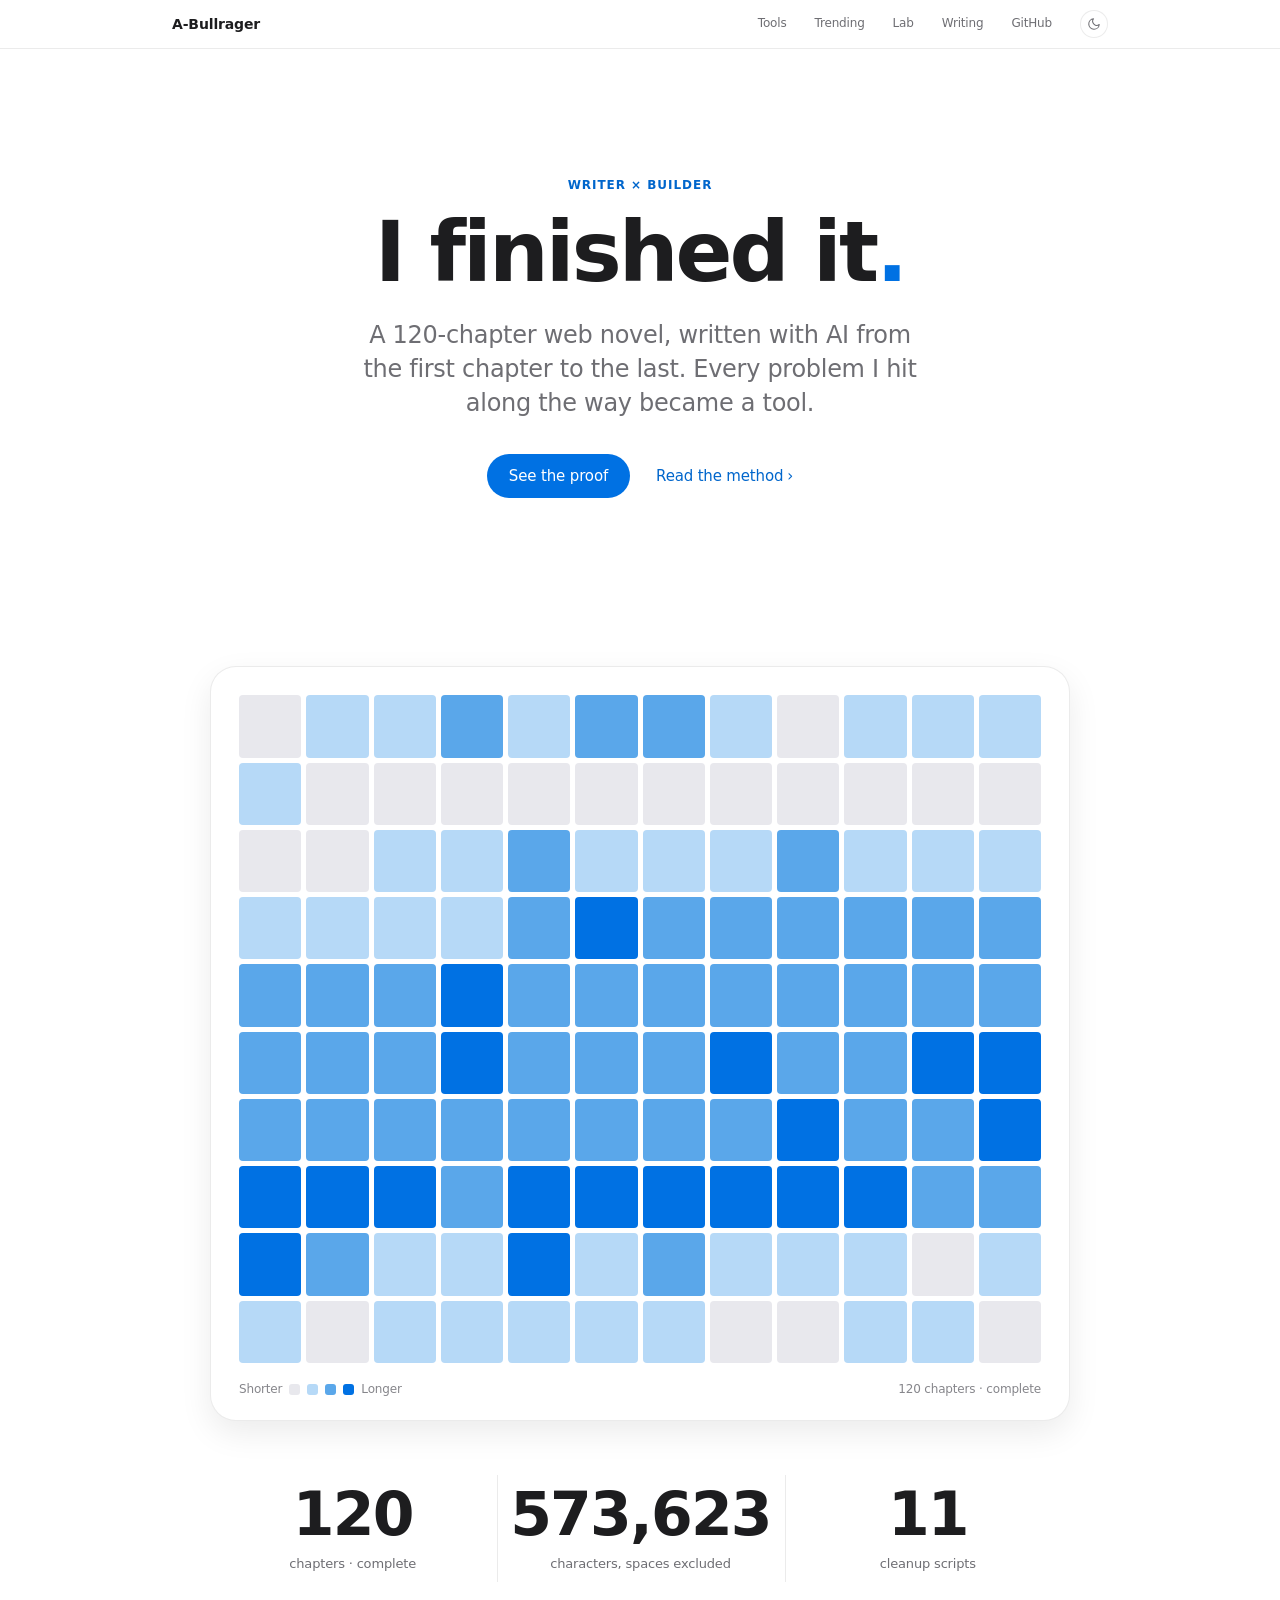
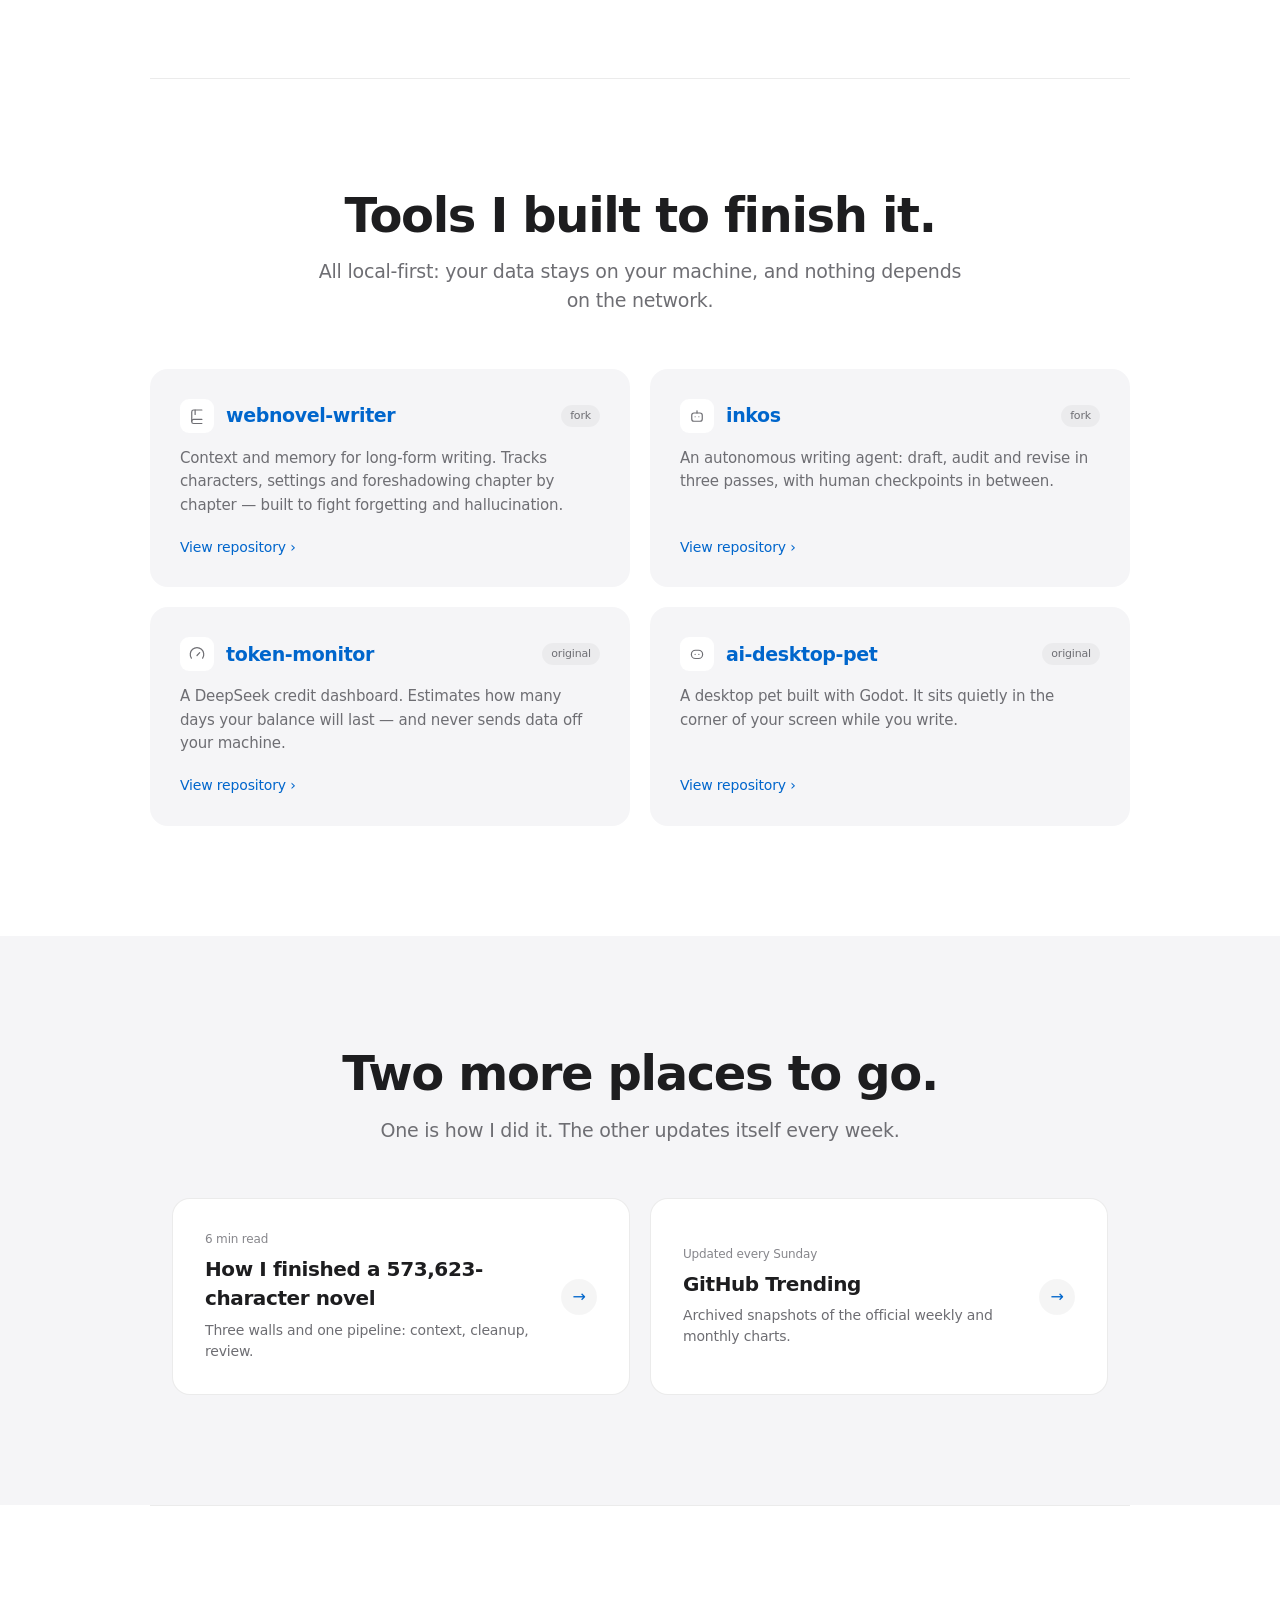
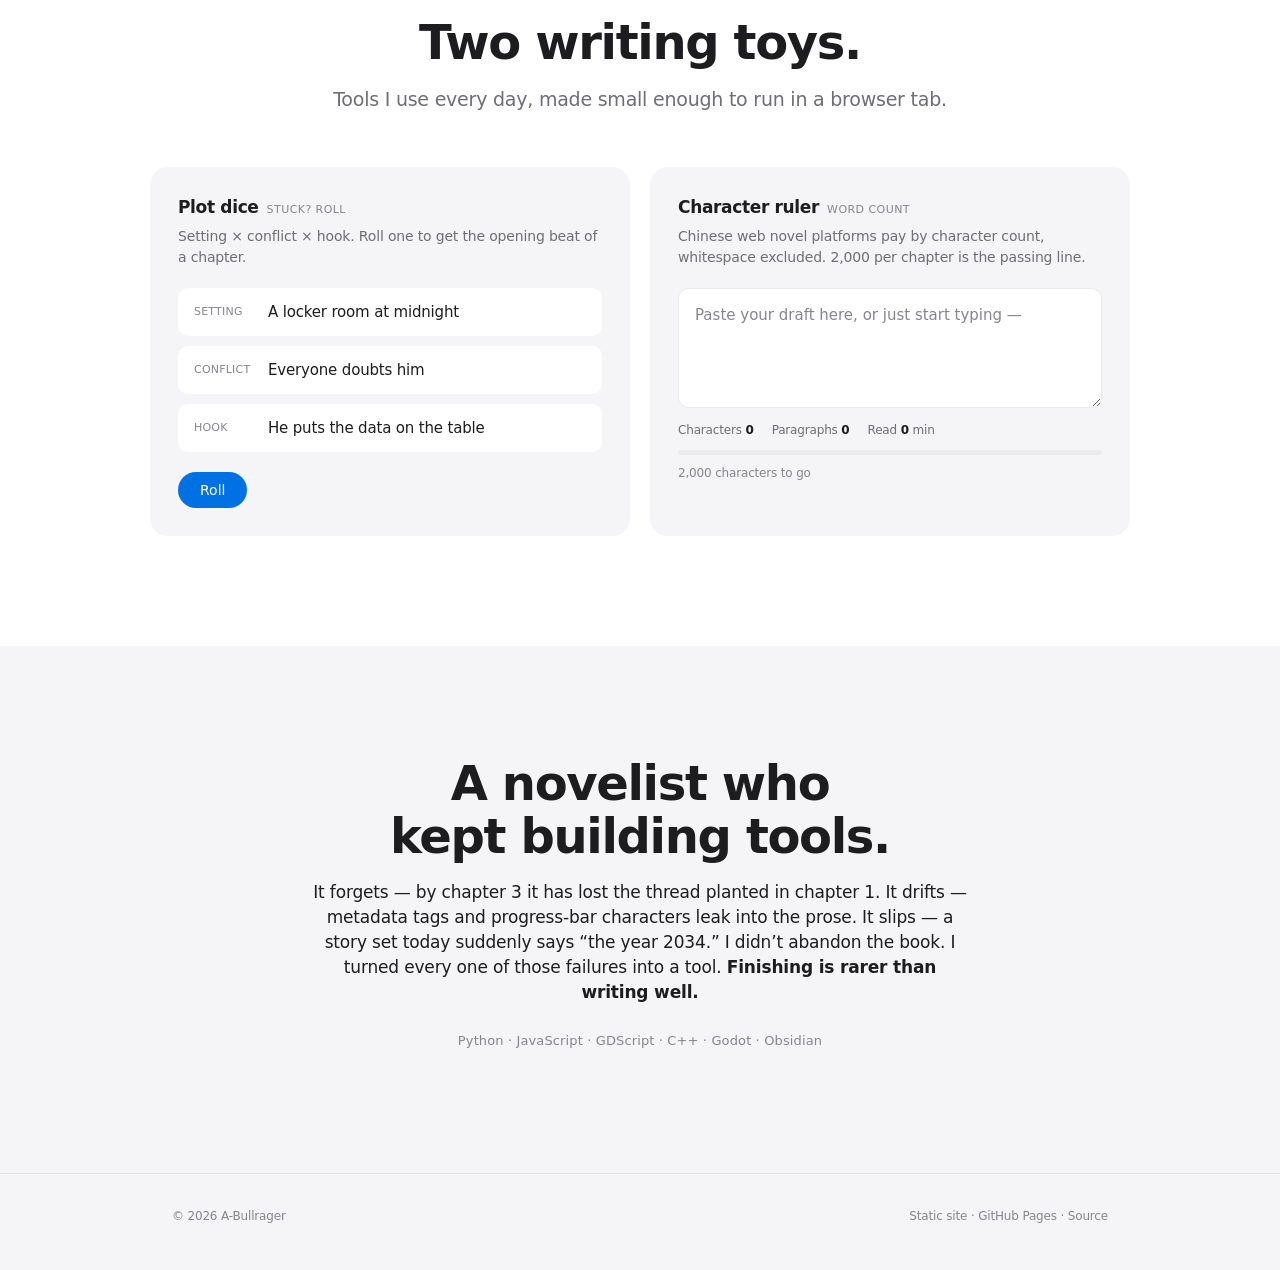
==== commit 37b73b99: "content: translate the whole site to English and fix character total" ====
--- a/index.html
+++ b/index.html
@@ -1,23 +1,23 @@
 <!doctype html>
-<html lang="zh-CN">
+<html lang="en">
 <head>
 <meta charset="utf-8">
 <meta name="viewport" content="width=device-width, initial-scale=1">
-<title>A-Bullrager — 写完的人</title>
-<meta name="description" content="我用 AI 写了一部 120 章、57 万字的长篇，写到了完结。中途踩的每个坑，都被做成了工具。">
+<title>A-Bullrager — The one who finished</title>
+<meta name="description" content="I wrote a 120-chapter, 573,623-character web novel with AI — and finished it. Every problem I hit along the way became a tool.">
 <link rel="canonical" href="https://a-bullrager.github.io/">
 <meta property="og:type" content="website">
 <meta property="og:site_name" content="A-Bullrager">
-<meta property="og:locale" content="zh_CN">
+<meta property="og:locale" content="en_US">
 <meta property="og:url" content="https://a-bullrager.github.io/">
-<meta property="og:title" content="A-Bullrager — 写完的人">
-<meta property="og:description" content="120 章完结的长篇，和为了写完它而造的工具。">
+<meta property="og:title" content="A-Bullrager — The one who finished">
+<meta property="og:description" content="A finished 120-chapter novel, and the tools built to finish it.">
 <meta property="og:image" content="https://a-bullrager.github.io/og.png">
 <meta property="og:image:width" content="1200">
 <meta property="og:image:height" content="630">
 <meta name="twitter:card" content="summary_large_image">
-<meta name="twitter:title" content="A-Bullrager — 写完的人">
-<meta name="twitter:description" content="120 章完结的长篇，和为了写完它而造的工具。">
+<meta name="twitter:title" content="A-Bullrager — The one who finished">
+<meta name="twitter:description" content="A finished 120-chapter novel, and the tools built to finish it.">
 <meta name="twitter:image" content="https://a-bullrager.github.io/og.png">
 <meta name="theme-color" content="#ffffff" media="(prefers-color-scheme: light)">
 <meta name="theme-color" content="#000000" media="(prefers-color-scheme: dark)">
@@ -39,20 +39,20 @@
   "@type": "Person",
   "name": "A-Bullrager",
   "url": "https://a-bullrager.github.io/",
-  "description": "写完了一部 120 章长篇网文，并把过程中的坑做成了工具。",
+  "description": "Wrote a 120-chapter web novel to completion, and turned every problem along the way into a tool.",
   "sameAs": ["https://github.com/A-Bullrager"]
 }
 </script>
 <link rel="stylesheet" href="/assets/base.css">
 <style>
-/* ---------- 首屏 ---------- */
+/* ---------- hero ---------- */
 .hero{
   padding: 128px 0 72px;
   text-align: center;
 }
 .hero h1{ margin: 0 0 22px; }
 .hero h1 .dot{ color: var(--accent); }
-.hero .lede{ max-width: 26em; margin: 0 auto 34px; }
+.hero .lede{ max-width: 24em; margin: 0 auto 34px; }
 .hero-cta{
   display: flex;
   align-items: center;
@@ -61,9 +61,10 @@
   flex-wrap: wrap;
 }
 
-/* ---------- 证据 ---------- */
+/* ---------- proof ---------- */
 .proof{ padding: 96px 0 0; }
 .hm-card{
+  position: relative;
   max-width: 860px;
   margin: 0 auto;
   background: var(--surface);
@@ -113,10 +114,10 @@
   pointer-events: none;
   background: var(--text);
   color: var(--bg);
-  font-size: 12px;
-  line-height: 1.5;
-  padding: 7px 11px;
-  border-radius: 8px;
+  font-size: 11px;
+  line-height: 1.3;
+  padding: 4px 9px;
+  border-radius: 6px;
   white-space: nowrap;
   opacity: 0;
   transition: opacity 0.15s var(--ease);
@@ -126,7 +127,7 @@
 .hm-tip .w{ opacity: 0.7; }
 .hm-fallback{ margin: 10px 0 0; font-size: 14px; color: var(--text-2); }
 
-/* 数字 */
+/* numbers */
 .numbers{
   display: grid;
   grid-template-columns: repeat(3, 1fr);
@@ -156,7 +157,7 @@
   color: var(--text-2);
 }
 
-/* ---------- 项目 ---------- */
+/* ---------- projects ---------- */
 .grid{
   display: grid;
   grid-template-columns: 1fr 1fr;
@@ -215,7 +216,7 @@
 }
 .card:hover .more{ text-decoration: underline; text-underline-offset: 3px; }
 
-/* ---------- 入口卡 ---------- */
+/* ---------- entry cards ---------- */
 .entries{
   display: grid;
   grid-template-columns: 1fr 1fr;
@@ -267,7 +268,7 @@
 }
 .entry:hover .arr{ background: var(--accent); color: #fff; }
 
-/* ---------- 实验室 ---------- */
+/* ---------- lab ---------- */
 .lab{
   display: grid;
   grid-template-columns: 1fr 1fr;
@@ -315,8 +316,10 @@
 }
 .dice-row .lab-k{
   flex: none;
-  width: 32px;
-  font-size: 12px;
+  width: 62px;
+  font-size: 11px;
+  letter-spacing: 0.02em;
+  text-transform: uppercase;
   color: var(--text-3);
 }
 .dice-row .val{ font-size: 15px; line-height: 1.45; transition: opacity 0.1s; }
@@ -377,8 +380,8 @@
 .wc-note{ margin-top: 10px; font-size: 12px; color: var(--text-3); }
 .wc-note.ok{ color: var(--accent-text); font-weight: 600; }
 
-/* ---------- 关于 ---------- */
-.about-inner{ max-width: 680px; margin: 0 auto; text-align: center; }
+/* ---------- about ---------- */
+.about-inner{ max-width: 700px; margin: 0 auto; text-align: center; }
 .about p{
   margin: 20px 0 0;
   font-size: 19px;
@@ -417,12 +420,12 @@
   <div class="nav-inner">
     <a class="brand" href="/">A-Bullrager</a>
     <div class="nav-links">
-      <a href="#work">工具</a>
-      <a href="trending/">热点</a>
-      <a href="#lab">实验室</a>
-      <a href="writing/ai-novel-120-chapters.html">文章</a>
+      <a href="#work">Tools</a>
+      <a href="trending/">Trending</a>
+      <a href="#lab">Lab</a>
+      <a href="writing/ai-novel-120-chapters.html">Writing</a>
       <a class="nav-gh" href="https://github.com/A-Bullrager" target="_blank" rel="noopener">GitHub</a>
-      <button class="theme-btn" id="themeBtn" aria-label="切换深浅色主题">
+      <button class="theme-btn" id="themeBtn" aria-label="Toggle light and dark theme">
         <svg class="icon-moon" viewBox="0 0 24 24" fill="none" stroke="currentColor" stroke-width="1.8" stroke-linecap="round" stroke-linejoin="round"><path d="M21 12.8A9 9 0 1 1 11.2 3a7 7 0 0 0 9.8 9.8z"/></svg>
         <svg class="icon-sun" viewBox="0 0 24 24" fill="none" stroke="currentColor" stroke-width="1.8" stroke-linecap="round" stroke-linejoin="round"><circle cx="12" cy="12" r="4.2"/><path d="M12 2.5v2M12 19.5v2M4.3 4.3l1.4 1.4M18.3 18.3l1.4 1.4M2.5 12h2M19.5 12h2M4.3 19.7l1.4-1.4M18.3 5.7l1.4-1.4"/></svg>
       </button>
@@ -434,42 +437,42 @@
 
   <section class="hero wrap">
     <p class="kicker">Writer × Builder</p>
-    <h1>写完的人<span class="dot">。</span></h1>
-    <p class="lede">我用 AI 写了一部 120 章、57 万字的长篇，并且写到了<span style="white-space:nowrap">完结</span>。中途踩的每个坑，都被我做成了工具。</p>
+    <h1>I finished it<span class="dot">.</span></h1>
+    <p class="lede">A 120-chapter web novel, written with AI from the first chapter to the last. Every problem I hit along the way became a tool.</p>
     <div class="hero-cta">
-      <a class="btn btn-primary" href="#proof">看看证据</a>
-      <a class="link-arrow" href="writing/ai-novel-120-chapters.html">读方法 <i>›</i></a>
+      <a class="btn btn-primary" href="#proof">See the proof</a>
+      <a class="link-arrow" href="writing/ai-novel-120-chapters.html">Read the method <i>›</i></a>
     </div>
   </section>
 
   <section class="proof wrap" id="proof">
     <div class="hm-card reveal">
-      <div class="hm-grid" id="hmGrid" role="img" aria-label="120 章章节热力图，每格代表一章，颜色深浅对应该章字数"></div>
+      <div class="hm-grid" id="hmGrid" role="img" aria-label="Heatmap of 120 chapters, one cell per chapter, darker cells are longer chapters"></div>
       <div class="hm-tip" id="hmTip"></div>
       <div class="hm-legend">
-        <span>字少</span>
+        <span>Shorter</span>
         <i class="sw" style="background:var(--hm-0)"></i>
         <i class="sw" style="background:var(--hm-1)"></i>
         <i class="sw" style="background:var(--hm-2)"></i>
         <i class="sw" style="background:var(--hm-3)"></i>
-        <span>字多</span>
+        <span>Longer</span>
         <span class="gap"></span>
-        <span>共 120 章 · 已完结</span>
+        <span>120 chapters · complete</span>
       </div>
-      <noscript><p class="hm-fallback">120 章 · 575,686 字 · 完结（启用 JavaScript 可查看逐章热力图）</p></noscript>
+      <noscript><p class="hm-fallback">120 chapters · 573,623 characters · complete (enable JavaScript to see the per-chapter heatmap)</p></noscript>
     </div>
 
     <div class="numbers reveal">
-      <div class="num"><b data-count="120">0</b><span>章 · 完结</span></div>
-      <div class="num"><b data-count="575686">0</b><span>字（不计空白）</span></div>
-      <div class="num"><b data-count="11">0</b><span>个清理脚本</span></div>
+      <div class="num"><b data-count="120">0</b><span>chapters · complete</span></div>
+      <div class="num"><b data-count="573623">0</b><span>characters, spaces excluded</span></div>
+      <div class="num"><b data-count="11">0</b><span>cleanup scripts</span></div>
     </div>
   </section>
 
   <section class="section wrap" id="work">
     <div class="section-head reveal">
-      <h2>为写完它造的工具。</h2>
-      <p>全部本地优先：数据留在自己的机器上，跑不跑得起来跟网络无关。</p>
+      <h2>Tools I built to finish it.</h2>
+      <p>All local-first: your data stays on your machine, and nothing depends on the network.</p>
     </div>
     <div class="grid">
 
@@ -479,8 +482,8 @@
           <h3>webnovel-writer</h3>
           <span class="pill">fork</span>
         </div>
-        <p>长篇写作的上下文与记忆系统。逐章维护人物、设定与伏笔，解决 AI 写作的「遗忘」与「幻觉」。</p>
-        <span class="more">查看仓库 ›</span>
+        <p>Context and memory for long-form writing. Tracks characters, settings and foreshadowing chapter by chapter — built to fight forgetting and hallucination.</p>
+        <span class="more">View repository ›</span>
       </a>
 
       <a class="card reveal" href="https://github.com/A-Bullrager/inkos" target="_blank" rel="noopener">
@@ -489,28 +492,28 @@
           <h3>inkos</h3>
           <span class="pill">fork</span>
         </div>
-        <p>自主写作 Agent：写、审、改三段循环，关键节点留人工把关。</p>
-        <span class="more">查看仓库 ›</span>
+        <p>An autonomous writing agent: draft, audit and revise in three passes, with human checkpoints in between.</p>
+        <span class="more">View repository ›</span>
       </a>
 
       <a class="card reveal" href="https://github.com/A-Bullrager/token-monitor" target="_blank" rel="noopener">
         <div class="card-top">
           <span class="icon"><svg viewBox="0 0 24 24" fill="none" stroke="currentColor" stroke-width="1.6" stroke-linecap="round" stroke-linejoin="round"><path d="M4.5 17.5a9 9 0 1 1 15 0"/><path d="M12 14l3.6-3.8"/></svg></span>
           <h3>token-monitor</h3>
-          <span class="pill">原创</span>
+          <span class="pill">original</span>
         </div>
-        <p>DeepSeek 额度仪表盘。按当前用量推算余额还能撑几天，数据只在本机。</p>
-        <span class="more">查看仓库 ›</span>
+        <p>A DeepSeek credit dashboard. Estimates how many days your balance will last — and never sends data off your machine.</p>
+        <span class="more">View repository ›</span>
       </a>
 
       <a class="card reveal" href="https://github.com/A-Bullrager/ai-desktop-pet" target="_blank" rel="noopener">
         <div class="card-top">
           <span class="icon"><svg viewBox="0 0 24 24" fill="none" stroke="currentColor" stroke-width="1.6" stroke-linecap="round" stroke-linejoin="round"><rect x="4.5" y="7" width="15" height="11" rx="5.5"/><path d="M9.5 12.5h.01M14.5 12.5h.01"/></svg></span>
           <h3>ai-desktop-pet</h3>
-          <span class="pill">原创</span>
+          <span class="pill">original</span>
         </div>
-        <p>用 Godot 写的桌面宠物，安静待在屏幕角落，陪你把这一段写完。</p>
-        <span class="more">查看仓库 ›</span>
+        <p>A desktop pet built with Godot. It sits quietly in the corner of your screen while you write.</p>
+        <span class="more">View repository ›</span>
       </a>
 
     </div>
@@ -519,25 +522,25 @@
   <section class="section section--alt">
     <div class="wrap">
       <div class="section-head reveal">
-        <h2>还有两个去处。</h2>
-        <p>一个是我写的方法，一个是每周自动更新的趋势榜。</p>
+        <h2>Two more places to go.</h2>
+        <p>One is how I did it. The other updates itself every week.</p>
       </div>
       <div class="entries">
 
         <a class="entry reveal" href="writing/ai-novel-120-chapters.html">
           <div class="txt">
-            <div class="k">6 分钟读完</div>
-            <div class="t">我用 AI 写完了一部 57 万字的长篇</div>
-            <div class="d">三道坎与一条流水线：上下文管理、格式清理、质量审查。</div>
+            <div class="k">6 min read</div>
+            <div class="t">How I finished a 573,623-character novel</div>
+            <div class="d">Three walls and one pipeline: context, cleanup, review.</div>
           </div>
           <span class="arr">→</span>
         </a>
 
         <a class="entry reveal" href="trending/">
           <div class="txt">
-            <div class="k">每周日自动更新</div>
-            <div class="t">GitHub 每周热点</div>
-            <div class="d">官方周榜与月榜快照存档，周 / 月 / 年三档热度榜。</div>
+            <div class="k">Updated every Sunday</div>
+            <div class="t">GitHub Trending</div>
+            <div class="d">Archived snapshots of the official weekly and monthly charts.</div>
           </div>
           <span class="arr">→</span>
         </a>
@@ -548,33 +551,33 @@
 
   <section class="section wrap" id="lab">
     <div class="section-head reveal">
-      <h2>两个写作小工具。</h2>
-      <p>作者每天都在用的东西，做成了能直接在网页上玩的版本。</p>
+      <h2>Two writing toys.</h2>
+      <p>Tools I use every day, made small enough to run in a browser tab.</p>
     </div>
     <div class="lab">
 
       <div class="lab-card reveal">
-        <p class="lab-title">卡文救星 <span class="en">PLOT DICE</span></p>
-        <p class="lab-desc">场景 × 冲突 × 钩子，组合出一章的开头。写不动的时候摇一下。</p>
+        <p class="lab-title">Plot dice <span class="en">STUCK? ROLL</span></p>
+        <p class="lab-desc">Setting × conflict × hook. Roll one to get the opening beat of a chapter.</p>
         <div class="dice-rows">
-          <div class="dice-row"><span class="lab-k">场景</span><span class="val" id="dv0">深夜的更衣室</span></div>
-          <div class="dice-row"><span class="lab-k">冲突</span><span class="val" id="dv1">所有人都在质疑他</span></div>
-          <div class="dice-row"><span class="lab-k">钩子</span><span class="val" id="dv2">他拿出了那份数据</span></div>
+          <div class="dice-row"><span class="lab-k">Setting</span><span class="val" id="dv0">A locker room at midnight</span></div>
+          <div class="dice-row"><span class="lab-k">Conflict</span><span class="val" id="dv1">Everyone doubts him</span></div>
+          <div class="dice-row"><span class="lab-k">Hook</span><span class="val" id="dv2">He puts the data on the table</span></div>
         </div>
-        <button class="dice-btn" id="diceBtn">摇一下</button>
+        <button class="dice-btn" id="diceBtn">Roll</button>
       </div>
 
       <div class="lab-card reveal">
-        <p class="lab-title">字数尺 <span class="en">WORD RULER</span></p>
-        <p class="lab-desc">网文平台按「不计空白的字符数」算字数，一章的及格线是 2000 字。</p>
-        <textarea class="wc-area" id="wcArea" placeholder="把草稿贴进来，或者当场写两行——" spellcheck="false"></textarea>
+        <p class="lab-title">Character ruler <span class="en">WORD COUNT</span></p>
+        <p class="lab-desc">Chinese web novel platforms pay by character count, whitespace excluded. 2,000 per chapter is the passing line.</p>
+        <textarea class="wc-area" id="wcArea" placeholder="Paste your draft here, or just start typing —" spellcheck="false"></textarea>
         <div class="wc-stats">
-          <span>字数 <b id="wcChars">0</b></span>
-          <span>段落 <b id="wcParas">0</b></span>
-          <span>读完约 <b id="wcMin">0</b> 分钟</span>
+          <span>Characters <b id="wcChars">0</b></span>
+          <span>Paragraphs <b id="wcParas">0</b></span>
+          <span>Read <b id="wcMin">0</b> min</span>
         </div>
         <div class="wc-bar"><i id="wcFill"></i></div>
-        <div class="wc-note" id="wcNote">离一章还差 2000 字</div>
+        <div class="wc-note" id="wcNote">2,000 characters to go</div>
       </div>
 
     </div>
@@ -582,8 +585,8 @@
 
   <section class="section section--alt" id="about">
     <div class="wrap about-inner reveal">
-      <h2>写小说的人，顺手做了工具。</h2>
-      <p>它会忘——写到第 3 章就丢了第 1 章的伏笔；它会乱——章节里混着元数据标记和进度条字符；它会穿帮——现代背景里冒出「2034年」。我没弃坑，把每个坑都做成了工具。<strong>写完，是比写好更稀缺的能力。</strong></p>
+      <h2>A novelist who kept building tools.</h2>
+      <p>It forgets — by chapter 3 it has lost the thread planted in chapter 1. It drifts — metadata tags and progress-bar characters leak into the prose. It slips — a story set today suddenly says “the year 2034.” I didn’t abandon the book. I turned every one of those failures into a tool. <strong>Finishing is rarer than writing well.</strong></p>
       <p class="stack">Python · JavaScript · GDScript · C++ · Godot · Obsidian</p>
     </div>
   </section>
@@ -593,15 +596,15 @@
 <footer class="footer">
   <div class="wrap footer-inner">
     <span>© 2026 A-Bullrager</span>
-    <span>纯静态 · GitHub Pages · <a href="https://github.com/A-Bullrager/A-Bullrager.github.io" target="_blank" rel="noopener">源码</a></span>
+    <span>Static site · GitHub Pages · <a href="https://github.com/A-Bullrager/A-Bullrager.github.io" target="_blank" rel="noopener">Source</a></span>
   </div>
 </footer>
 
 <script>
-/* ---------- 章节数据 ---------- */
-const CHAPTERS=[{n:1,t:"旧梦已逝",w:2079},{n:2,t:"这一次我不逃了",w:3279},{n:3,t:"风之子降临",w:4345},{n:4,t:"你也可以叫我林",w:4784},{n:5,t:"必须的代价",w:3803},{n:6,t:"那个中国小子是谁",w:5003},{n:7,t:"一线队的机会",w:4573},{n:8,t:"首秀",w:3307},{n:9,t:"90分钟的奇迹",w:2355},{n:10,t:"签约",w:3537},{n:11,t:"更衣室的新人",w:2579},{n:12,t:"琐事的日常",w:3054},{n:13,t:"替补席的等待",w:2715},{n:14,t:"15分钟",w:2342},{n:15,t:"第一个助攻",w:1962},{n:16,t:"媒体的质疑",w:1927},{n:17,t:"被低估的心",w:1659},{n:18,t:"第一份合同",w:1958},{n:19,t:"首发",w:2207},{n:20,t:"伤病",w:1592},{n:21,t:"回归",w:772},{n:22,t:"第二份合同",w:2328},{n:23,t:"圣诞礼物",w:1439},{n:24,t:"国家队的召唤",w:2418},{n:25,t:"为国而战",w:2400},{n:26,t:"新的起点",w:1561},{n:27,t:"欧战之梦",w:4320},{n:28,t:"双线作战",w:3457},{n:29,t:"I belong here",w:4729},{n:30,t:"第一阶段结束",w:4049},{n:31,t:"主力位置",w:4210},{n:32,t:"助攻帽子戏法",w:4073},{n:33,t:"Arthur的挑衅",w:4701},{n:34,t:"盘带大师体验卡",w:3891},{n:35,t:"连过三人",w:3755},{n:36,t:"执行人上门",w:3622},{n:37,t:"合同条款",w:3805},{n:38,t:"挑战赛",w:3709},{n:39,t:"完胜",w:3837},{n:40,t:"第一波转会传闻",w:3493},{n:41,t:"一周双赛",w:5408},{n:42,t:"决赛前受伤",w:7344},{n:43,t:"必须用进球回应",w:5377},{n:44,t:"逆风",w:5349},{n:45,t:"帽子戏法",w:5870},{n:46,t:"全场最佳",w:6065},{n:47,t:"各大联赛的头条",w:5618},{n:48,t:"中国媒体的狂喜",w:5172},{n:49,t:"奶奶的电话",w:5696},{n:50,t:"新技能解锁",w:6242},{n:51,t:"术后康复",w:6406},{n:52,t:"回归训练",w:7051},{n:53,t:"欧冠抽签",w:5345},{n:54,t:"欧冠首秀",w:5538},{n:55,t:"双线作战",w:5481},{n:56,t:"国家队的召唤",w:6183},{n:57,t:"两个世界",w:5810},{n:58,t:"欧冠出线",w:6359},{n:59,t:"冬窗",w:5381},{n:60,t:"留守",w:5195},{n:61,t:"梅阿查之夜",w:5467},{n:62,t:"逆转",w:6457},{n:63,t:"八强对手",w:5864},{n:64,t:"世预赛危机",w:7277},{n:65,t:"回国救火",w:5527},{n:66,t:"八强首回合",w:6336},{n:67,t:"内心挣扎",w:5930},{n:68,t:"次回合",w:6636},{n:69,t:"四强对手",w:5386},{n:70,t:"宿敌重逢",w:6011},{n:71,t:"四强次回合",w:8934},{n:72,t:"宿敌和解",w:7027},{n:73,t:"欧冠决赛",w:6284},{n:74,t:"世界之巅",w:5712},{n:75,t:"世预赛决战",w:5768},{n:76,t:"世界杯门票",w:5463},{n:77,t:"奶奶的愿望",w:4709},{n:78,t:"皇马的召唤",w:5774},{n:79,t:"告别布莱顿",w:6220},{n:80,t:"伯纳乌亮相",w:5850},{n:81,t:"世界杯归来",w:6747},{n:82,t:"新的7号",w:5660},{n:83,t:"西甲开局",w:5863},{n:84,t:"国家德比",w:6693},{n:85,t:"欧冠首战",w:7168},{n:86,t:"伤病危机",w:7014},{n:87,t:"国家德比救赎",w:10016},{n:88,t:"年末颁奖典礼",w:6210},{n:89,t:"世界杯倒计时",w:7151},{n:90,t:"国家队集训",w:9398},{n:91,t:"世界杯首战",w:7259},{n:92,t:"生死战",w:6518},{n:93,t:"历史出线",w:7071},{n:94,t:"十六强战",w:11356},{n:95,t:"八强突破",w:5310},{n:96,t:"半决赛",w:5374},{n:97,t:"决赛之夜",w:13749},{n:98,t:"世界之巅",w:5095},{n:99,t:"回归皇马",w:3859},{n:100,t:"新的征程",w:4070},{n:101,t:"世界杯归来",w:8667},{n:102,t:"队长之路",w:3897},{n:103,t:"国家德比",w:4610},{n:104,t:"再战巴黎",w:3871},{n:105,t:"曼彻斯特之夜",w:3756},{n:106,t:"米兰之夜",w:2679},{n:107,t:"金球时刻",w:2063},{n:108,t:"欧冠征程",w:3289},{n:109,t:"欧冠决赛",w:3398},{n:110,t:"皇马传奇",w:2420},{n:111,t:"世界杯征程",w:3303},{n:112,t:"世界杯小组赛",w:3206},{n:113,t:"淘汰赛之路",w:3631},{n:114,t:"世界杯决赛",w:3401},{n:115,t:"球王加冕",w:2785},{n:116,t:"亚洲之王",w:2038},{n:117,t:"皇马传奇",w:1996},{n:118,t:"世界杯三连冠",w:2995},{n:119,t:"退役仪式",w:2600},{n:120,t:"永恒（大结局）",w:2286}];
-
-/* ---------- 热力图 ---------- */
+/* ---------- chapter data ---------- */
+const CHAPTERS=[{n:1,t:"A Dream Long Gone",w:2079},{n:2,t:"This Time I Won't Run",w:3279},{n:3,t:"The Wind's Son Arrives",w:4345},{n:4,t:"You Can Call Me Lin",w:4784},{n:5,t:"The Price I Must Pay",w:3803},{n:6,t:"Who Is That Chinese Kid",w:5003},{n:7,t:"A Chance with the First Team",w:4573},{n:8,t:"First Appearance",w:3307},{n:9,t:"A Miracle in 90 Minutes",w:2355},{n:10,t:"Signed",w:3537},{n:11,t:"The New Guy in the Locker Room",w:2579},{n:12,t:"Ordinary Days",w:3054},{n:13,t:"Waiting on the Bench",w:2715},{n:14,t:"Fifteen Minutes",w:2342},{n:15,t:"First Assist",w:1962},{n:16,t:"The Press Doubts Him",w:1927},{n:17,t:"An Underrated Heart",w:1659},{n:18,t:"The First Contract",w:1958},{n:19,t:"Starting Eleven",w:2207},{n:20,t:"Injury",w:1592},{n:21,t:"Return",w:772},{n:22,t:"The Second Contract",w:2328},{n:23,t:"A Christmas Gift",w:1439},{n:24,t:"The Call-Up",w:2418},{n:25,t:"Playing for the Country",w:2400},{n:26,t:"A New Beginning",w:1561},{n:27,t:"The European Dream",w:4320},{n:28,t:"Two Fronts",w:3457},{n:29,t:"I Belong Here",w:4729},{n:30,t:"End of the First Stage",w:4049},{n:31,t:"A Starting Spot",w:4210},{n:32,t:"Assist Hat-Trick",w:4073},{n:33,t:"Arthur's Challenge",w:4701},{n:34,t:"Dribbling Master, Trial Version",w:3891},{n:35,t:"Past Three Men",w:3755},{n:36,t:"The Enforcer Comes Knocking",w:3622},{n:37,t:"Contract Terms",w:3805},{n:38,t:"The Challenge Match",w:3709},{n:39,t:"A Clean Sweep",w:3837},{n:40,t:"The First Transfer Rumour",w:3493},{n:41,t:"Two Matches in a Week",w:5408},{n:42,t:"Injured Before the Final",w:7344},{n:43,t:"Answer with a Goal",w:5377},{n:44,t:"Against the Wind",w:5349},{n:45,t:"Hat-Trick",w:5870},{n:46,t:"Man of the Match",w:6065},{n:47,t:"Headlines Across Europe",w:5618},{n:48,t:"The Chinese Press Erupts",w:5172},{n:49,t:"A Call from Grandma",w:5696},{n:50,t:"A New Skill Unlocked",w:6242},{n:51,t:"Recovery",w:6406},{n:52,t:"Back to Training",w:7051},{n:53,t:"The Champions League Draw",w:5345},{n:54,t:"Champions League Debut",w:5538},{n:55,t:"Two Fronts, Again",w:5481},{n:56,t:"The Call-Up Returns",w:6183},{n:57,t:"Two Worlds",w:5810},{n:58,t:"Through the Group Stage",w:6359},{n:59,t:"The Winter Window",w:5381},{n:60,t:"Staying",w:5195},{n:61,t:"Night at San Siro",w:5467},{n:62,t:"Comeback",w:6457},{n:63,t:"The Quarter-Final Draw",w:5864},{n:64,t:"World Cup Qualifying Crisis",w:7277},{n:65,t:"Flying Home to Fight",w:5527},{n:66,t:"Quarter-Final, First Leg",w:6336},{n:67,t:"The Inner Struggle",w:5930},{n:68,t:"Second Leg",w:6636},{n:69,t:"The Semi-Final Draw",w:5386},{n:70,t:"Old Rivals Meet Again",w:6011},{n:71,t:"Semi-Final, Second Leg",w:8934},{n:72,t:"Truce with an Old Rival",w:7027},{n:73,t:"The Champions League Final",w:6284},{n:74,t:"Top of the World",w:5712},{n:75,t:"The Qualifier Decider",w:5768},{n:76,t:"A Ticket to the World Cup",w:5463},{n:77,t:"Grandma's Wish",w:4709},{n:78,t:"Madrid Calling",w:5774},{n:79,t:"Goodbye, Brighton",w:6220},{n:80,t:"Unveiled at the Bernabéu",w:5850},{n:81,t:"Back from the World Cup",w:6747},{n:82,t:"The New Number Seven",w:5660},{n:83,t:"The La Liga Opener",w:5863},{n:84,t:"El Clásico",w:6693},{n:85,t:"First Night in Europe",w:7168},{n:86,t:"An Injury Crisis",w:7014},{n:87,t:"Redemption in El Clásico",w:10016},{n:88,t:"The Year-End Awards",w:6210},{n:89,t:"Countdown to the World Cup",w:7151},{n:90,t:"National Camp",w:9398},{n:91,t:"World Cup Opener",w:7259},{n:92,t:"A Match to Survive",w:6518},{n:93,t:"History Made",w:7071},{n:94,t:"The Round of Sixteen",w:11356},{n:95,t:"Through the Quarters",w:5310},{n:96,t:"The Semi-Final",w:5374},{n:97,t:"Night of the Final",w:13749},{n:98,t:"Top of the World",w:5095},{n:99,t:"Back to Madrid",w:3859},{n:100,t:"A New Journey",w:4070},{n:101,t:"Home from the World Cup",w:8667},{n:102,t:"The Road to Captaincy",w:3897},{n:103,t:"El Clásico",w:4610},{n:104,t:"Paris Again",w:3871},{n:105,t:"A Night in Manchester",w:3756},{n:106,t:"A Night in Milan",w:2679},{n:107,t:"The Ballon d'Or Moment",w:2063},{n:108,t:"The European Campaign",w:3289},{n:109,t:"The Final",w:3398},{n:110,t:"A Madrid Legend",w:2420},{n:111,t:"The World Cup Road",w:3303},{n:112,t:"The Group Stage",w:3206},{n:113,t:"The Knockout Road",w:3631},{n:114,t:"The World Cup Final",w:3401},{n:115,t:"Crowned",w:2785},{n:116,t:"King of Asia",w:2038},{n:117,t:"A Madrid Legend, Again",w:1996},{n:118,t:"Three World Cups in a Row",w:2995},{n:119,t:"The Farewell",w:2600},{n:120,t:"Eternity",w:2286}];
+
+/* ---------- heatmap ---------- */
 (function(){
   var grid = document.getElementById('hmGrid');
   var tip = document.getElementById('hmTip');
@@ -611,7 +614,7 @@
     var b = document.createElement('button');
     b.type = 'button';
     b.className = 'hm-cell lv' + level(c.w);
-    b.setAttribute('aria-label', '第 ' + c.n + ' 章 ' + c.t + '，约 ' + c.w + ' 字');
+    b.setAttribute('aria-label', 'Chapter ' + c.n + ', ' + c.t + ', about ' + c.w + ' characters');
     b.addEventListener('mouseenter', function(){ show(b, c); });
     b.addEventListener('focus', function(){ show(b, c); });
     b.addEventListener('mouseleave', hide);
@@ -619,23 +622,21 @@
     grid.appendChild(b);
   });
   function show(el, c){
-    tip.innerHTML = '<b>第 ' + c.n + ' 章 · ' + c.t + '</b> <span class="w">' + c.w.toLocaleString() + ' 字</span>';
+    tip.innerHTML = '<b>Ch. ' + c.n + ' · ' + c.t + '</b> <span class="w">' + c.w.toLocaleString() + ' chars</span>';
     var sr = shell.getBoundingClientRect();
     var r = el.getBoundingClientRect();
+    var half = tip.offsetWidth / 2;
     var x = r.left - sr.left + r.width / 2;
-    var y = r.top - sr.top - 8;
-    tip.style.left = Math.max(80, Math.min(sr.width - 80, x)) + 'px';
-    tip.style.top = '0px';
+    x = Math.max(half + 6, Math.min(sr.width - half - 6, x));
+    tip.style.left = (x - half) + 'px';
+    var y = r.top - sr.top - 8 - tip.offsetHeight;
+    tip.style.top = Math.max(6, y) + 'px';
     tip.classList.add('show');
-    requestAnimationFrame(function(){
-      var tr = tip.getBoundingClientRect();
-      tip.style.top = (y - tr.height) + 'px';
-    });
   }
   function hide(){ tip.classList.remove('show'); }
 })();
 
-/* ---------- 数字滚动 ---------- */
+/* ---------- count up ---------- */
 (function(){
   var els = document.querySelectorAll('[data-count]');
   var reduce = window.matchMedia && window.matchMedia('(prefers-reduced-motion: reduce)').matches;
@@ -657,12 +658,12 @@
   els.forEach(function(el){ io.observe(el); });
 })();
 
-/* ---------- 卡文骰子 ---------- */
+/* ---------- plot dice ---------- */
 (function(){
   var POOLS = [
-    ["深夜的更衣室","颁奖礼后台","出租屋的台灯下","发布会现场","医院走廊","训练场边线","雨夜的天台","决赛前的大巴上","直播间弹幕前","签约室门外","凌晨的机场","老房子的厨房"],
-    ["所有人都在质疑他","信任的人隐瞒了真相","合同里埋着陷阱","宿敌当众点名挑衅","伤病报告被泄露","首发名单上没有他","一段录音被曝光","十年前的旧账被翻出来","天价报价单摆在桌上","恩师公开发声反对","比赛只剩 15 分钟","他必须二选一"],
-    ["他拿出了那份数据","电话响了，是国家队","镜头正好切到他","他笑了——等的就是这一刻","门开了，来人出乎意料","他撕掉了那张纸","全场突然安静","手机亮了，一条陌生短信","他转身走向球场","这一次他不打算解释","答案在第 94 分钟","他把机会让给了宿敌的弟子"]
+    ["A locker room at midnight","Backstage at an awards show","Under a desk lamp in a rented room","A press conference","A hospital corridor","The touchline at training","A rooftop in the rain","The team bus before the final","In front of a livestream chat","Outside the signing room","An airport at 4 a.m.","The kitchen of the old house"],
+    ["Everyone doubts him","Someone he trusts has lied","The contract hides a trap","A rival calls him out in public","The injury report leaks","His name is missing from the squad","A recording surfaces","An old debt comes due","An absurd offer lands on the table","His old coach speaks against him","Fifteen minutes left in the match","He has to choose one of two"],
+    ["He puts the data on the table","The phone rings — it's the national team","The camera cuts to him","He smiles — he's been waiting for this","The door opens, and it's not who they expected","He tears the paper in half","The room goes silent","His phone lights up with a stranger's message","He walks back onto the pitch","This time he won't explain","The answer comes in the 94th minute","He gives the chance to his rival's protégé"]
   ];
   var btn = document.getElementById('diceBtn');
   var rows = [0,1,2].map(function(i){ return document.getElementById('dv' + i); });
@@ -686,7 +687,7 @@
   });
 })();
 
-/* ---------- 字数尺 ---------- */
+/* ---------- character ruler ---------- */
 (function(){
   var area = document.getElementById('wcArea');
   var charsEl = document.getElementById('wcChars');
@@ -702,15 +703,15 @@
     charsEl.textContent = chars.toLocaleString();
     parasEl.textContent = paras;
     minEl.textContent = chars ? Math.max(1, Math.round(chars / 400)) : 0;
-    fill.style.width = Math.min(100, chars / GOAL * 100) + '%';
-    if (chars >= GOAL) { note.textContent = '够发一章了 ✓'; note.classList.add('ok'); }
-    else { note.textContent = '离一章还差 ' + (GOAL - chars).toLocaleString() + ' 字'; note.classList.remove('ok'); }
+    fill.style.width = Math.min(100, Math.round(chars / GOAL * 100)) + '%';
+    if (chars >= GOAL) { note.textContent = 'Ready to publish ✓'; note.classList.add('ok'); }
+    else { note.textContent = (GOAL - chars).toLocaleString() + ' characters to go'; note.classList.remove('ok'); }
   }
   area.addEventListener('input', update);
   update();
 })();
 
-/* ---------- 主题 ---------- */
+/* ---------- theme ---------- */
 (function(){
   var btn = document.getElementById('themeBtn');
   btn.addEventListener('click', function(){
@@ -720,7 +721,7 @@
   });
 })();
 
-/* ---------- 滚动淡入 ---------- */
+/* ---------- reveal ---------- */
 (function(){
   var els = document.querySelectorAll('.reveal');
   if (!('IntersectionObserver' in window)) { els.forEach(function(el){ el.classList.add('in'); }); return; }
--- a/assets/base.css
+++ b/assets/base.css
@@ -44,8 +44,8 @@
 
   --ease: cubic-bezier(0.22, 0.61, 0.36, 1);
   --font: -apple-system, BlinkMacSystemFont, "SF Pro Display", "SF Pro Text",
-    "Helvetica Neue", "PingFang SC", "Hiragino Sans GB", "Microsoft YaHei",
-    system-ui, sans-serif;
+    "Segoe UI", "Helvetica Neue", "PingFang SC", "Hiragino Sans GB",
+    "Microsoft YaHei", system-ui, sans-serif;
   --mono: "SF Mono", ui-monospace, SFMono-Regular, Menlo, Consolas, monospace;
 }
 
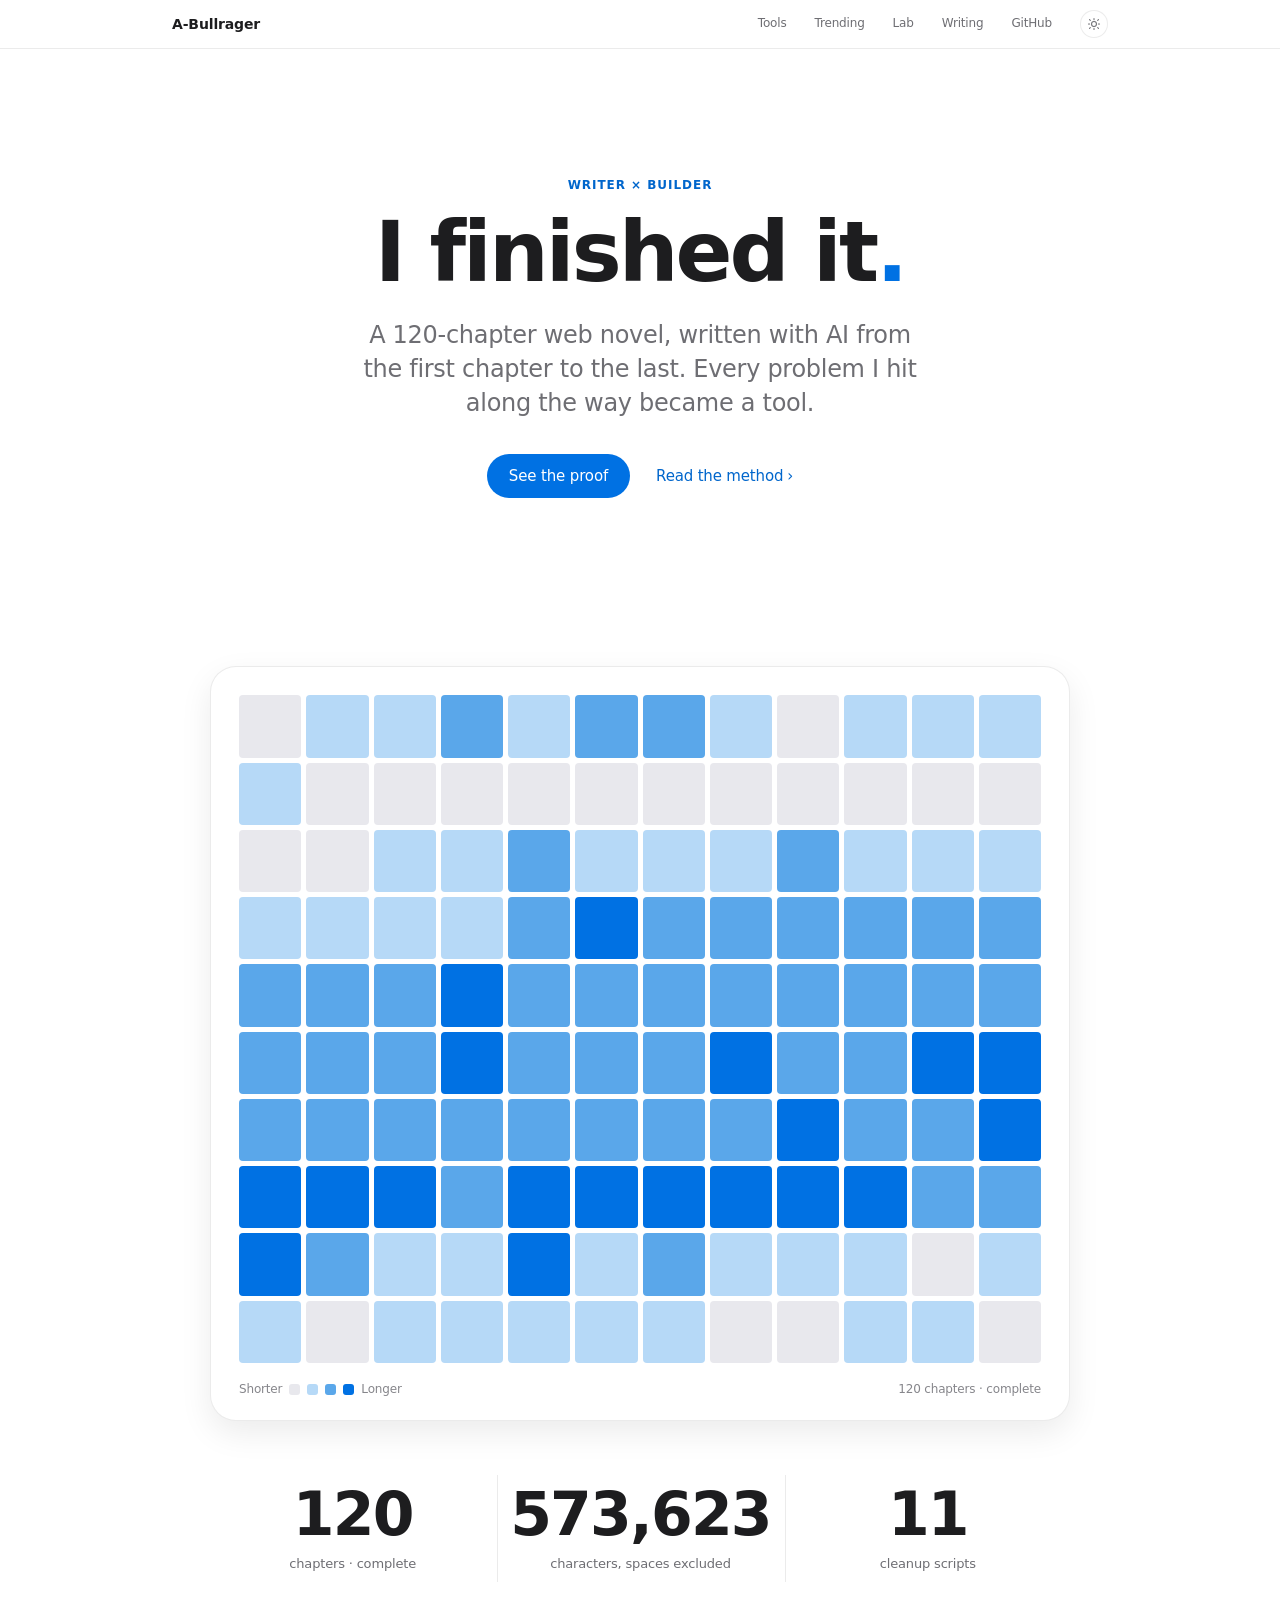
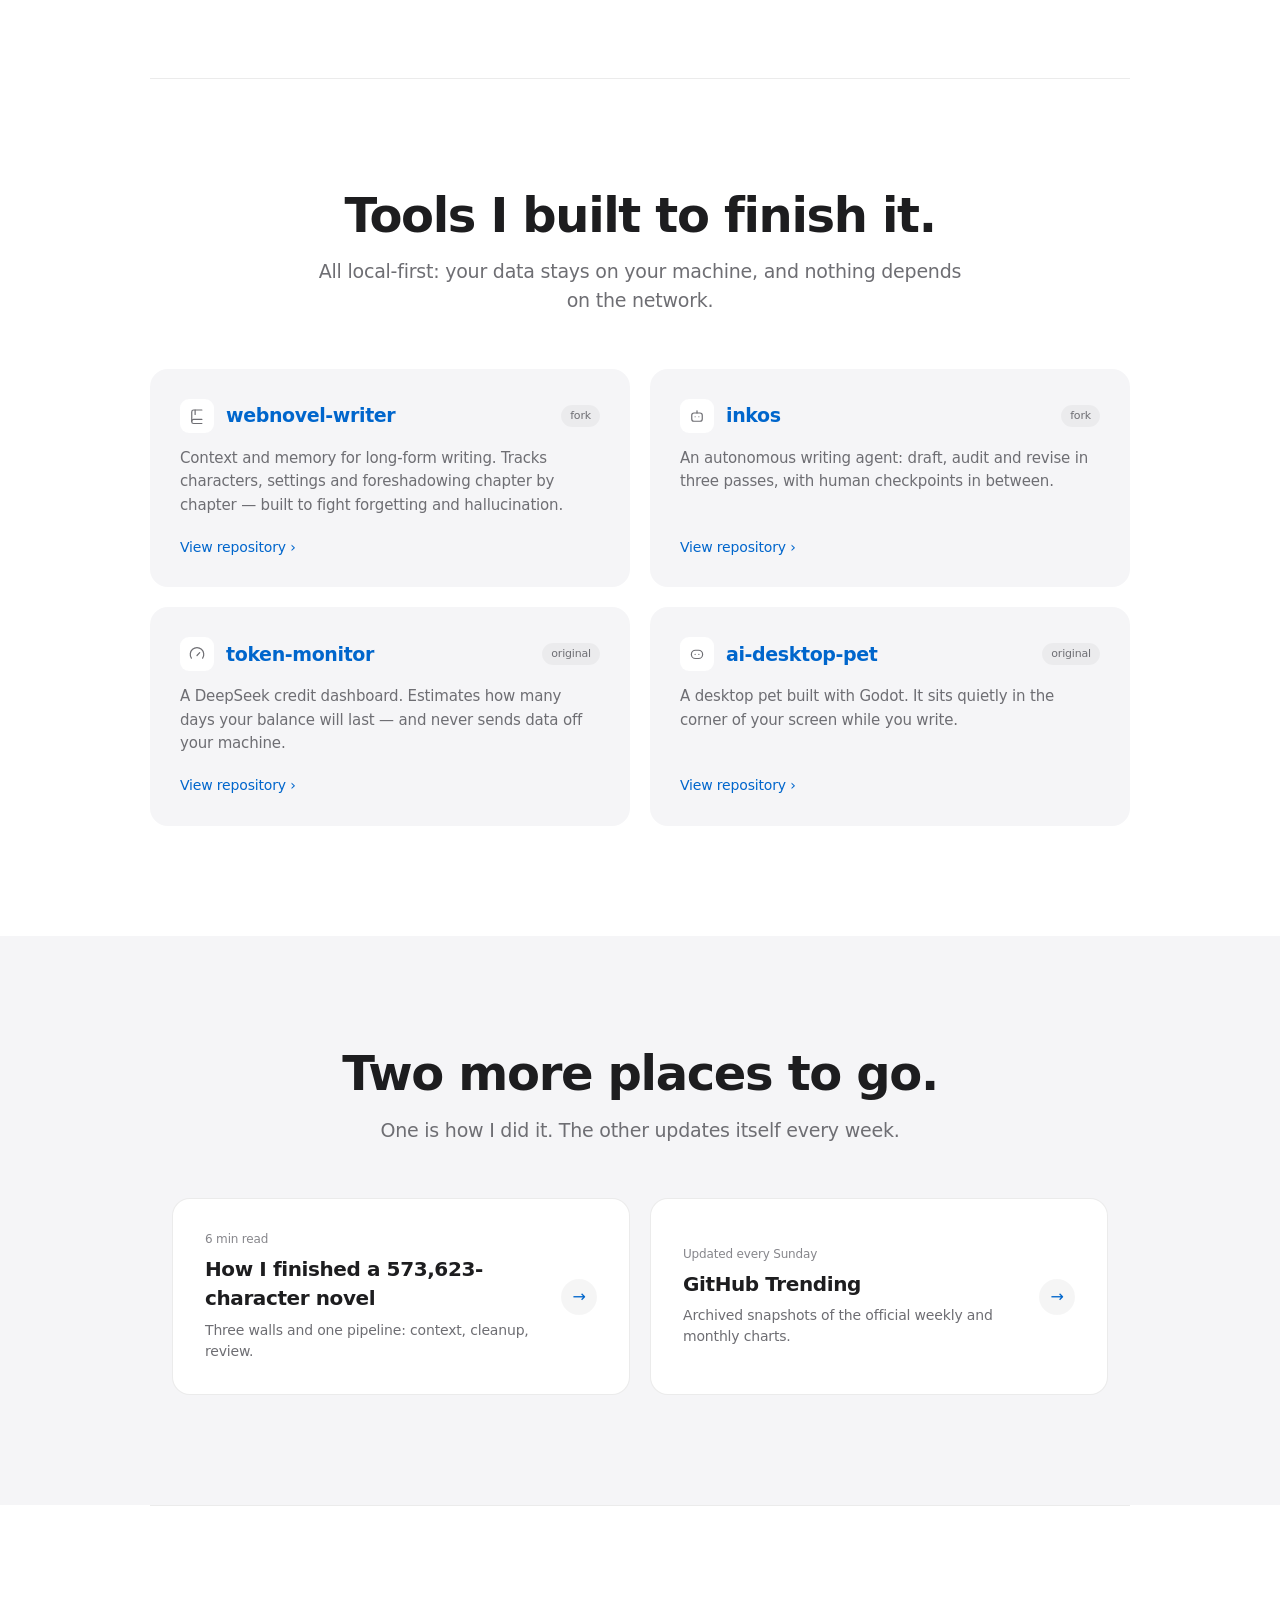
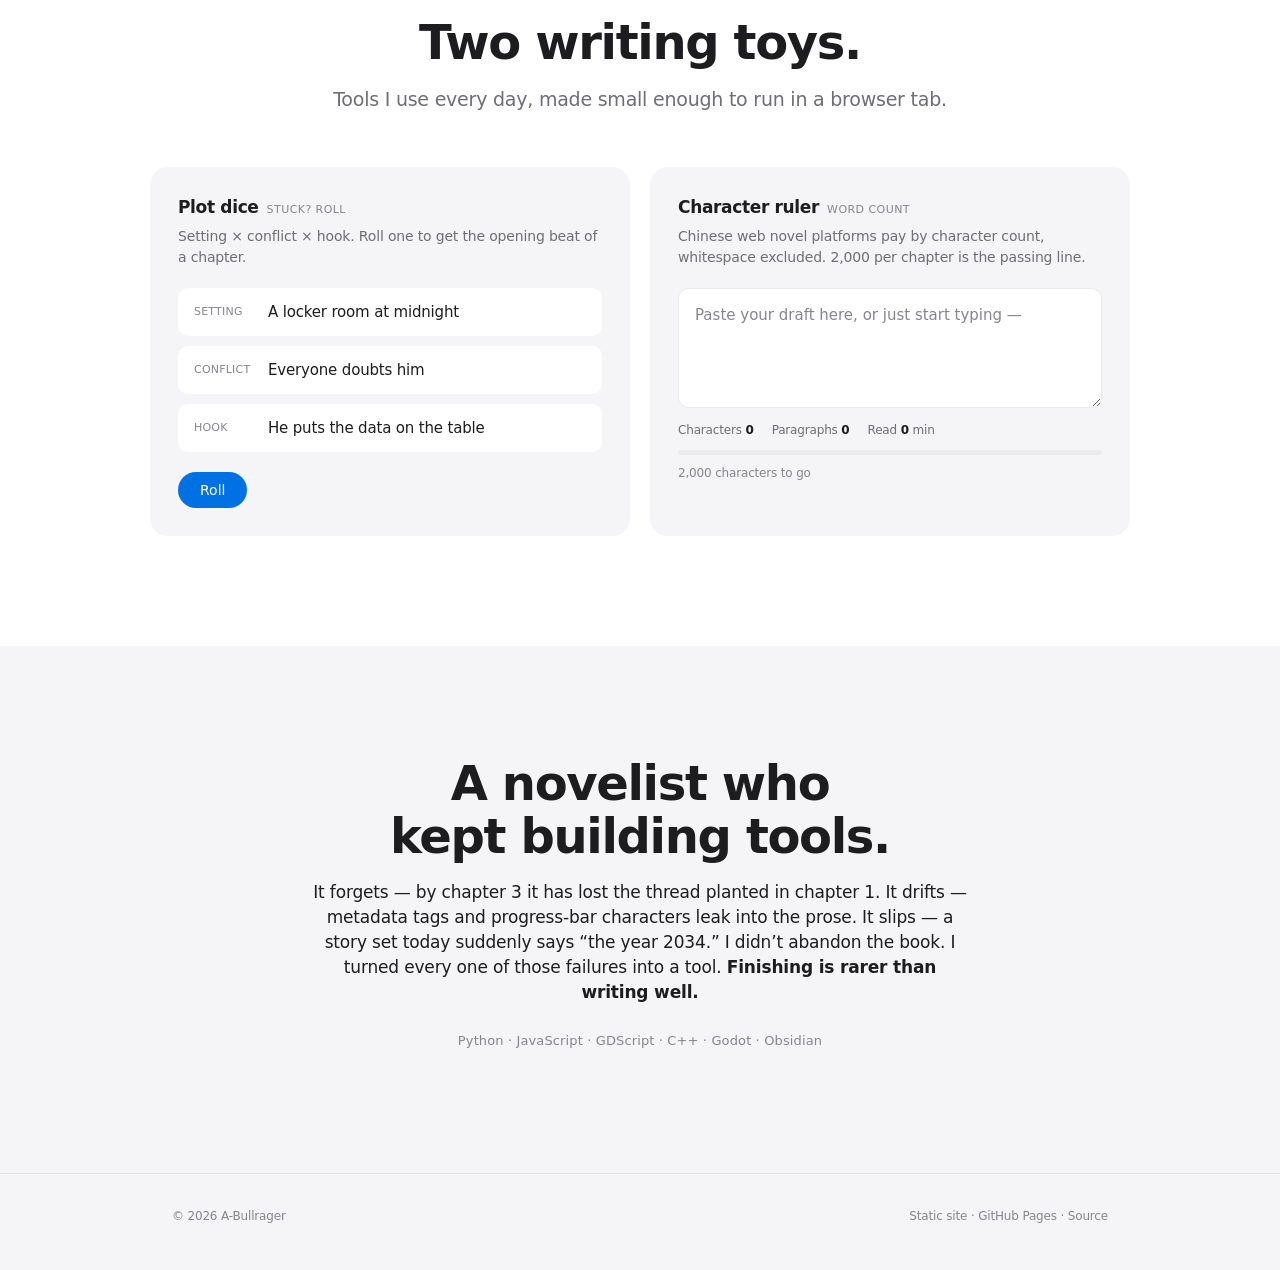
==== commit 3429f193: "fix: theme toggle icon now reflects the current mode, add tooltip" ====
--- a/index.html
+++ b/index.html
@@ -1,4 +1,4 @@
-<!doctype html>
+﻿<!doctype html>
 <html lang="en">
 <head>
 <meta charset="utf-8">
@@ -425,7 +425,7 @@
       <a href="#lab">Lab</a>
       <a href="writing/ai-novel-120-chapters.html">Writing</a>
       <a class="nav-gh" href="https://github.com/A-Bullrager" target="_blank" rel="noopener">GitHub</a>
-      <button class="theme-btn" id="themeBtn" aria-label="Toggle light and dark theme">
+      <button class="theme-btn" id="themeBtn" aria-label="Toggle light and dark theme" title="Switch theme">
         <svg class="icon-moon" viewBox="0 0 24 24" fill="none" stroke="currentColor" stroke-width="1.8" stroke-linecap="round" stroke-linejoin="round"><path d="M21 12.8A9 9 0 1 1 11.2 3a7 7 0 0 0 9.8 9.8z"/></svg>
         <svg class="icon-sun" viewBox="0 0 24 24" fill="none" stroke="currentColor" stroke-width="1.8" stroke-linecap="round" stroke-linejoin="round"><circle cx="12" cy="12" r="4.2"/><path d="M12 2.5v2M12 19.5v2M4.3 4.3l1.4 1.4M18.3 18.3l1.4 1.4M2.5 12h2M19.5 12h2M4.3 19.7l1.4-1.4M18.3 5.7l1.4-1.4"/></svg>
       </button>
@@ -736,3 +736,4 @@
 
 </body>
 </html>
+
--- a/assets/base.css
+++ b/assets/base.css
@@ -13,6 +13,7 @@
   --surface: #ffffff;
   --surface-2: #f5f5f7;
   --fill: rgba(0, 0, 0, 0.04);
+  --chip-bg: #e9e9ee;
   --text: #1d1d1f;
   --text-2: #6e6e73;
   --text-3: #86868b;
@@ -57,6 +58,7 @@
   --surface: #1d1d1f;
   --surface-2: #1d1d1f;
   --fill: rgba(255, 255, 255, 0.07);
+  --chip-bg: #2c2c2e;
   --text: #f5f5f7;
   --text-2: #a1a1a6;
   --text-3: #86868b;
@@ -174,9 +176,11 @@
 }
 .theme-btn:hover{ color: var(--accent); border-color: var(--accent); }
 .theme-btn svg{ width: 14px; height: 14px; display: block; }
-.theme-btn .icon-sun{ display: none; }
-[data-theme="dark"] .theme-btn .icon-sun{ display: block; }
-[data-theme="dark"] .theme-btn .icon-moon{ display: none; }
+/* 图标显示「当前」模式：浅色=太阳，深色=月亮 */
+.theme-btn .icon-sun{ display: block; }
+.theme-btn .icon-moon{ display: none; }
+[data-theme="dark"] .theme-btn .icon-sun{ display: none; }
+[data-theme="dark"] .theme-btn .icon-moon{ display: block; }
 
 /* ---------- 按钮 ---------- */
 .btn{
